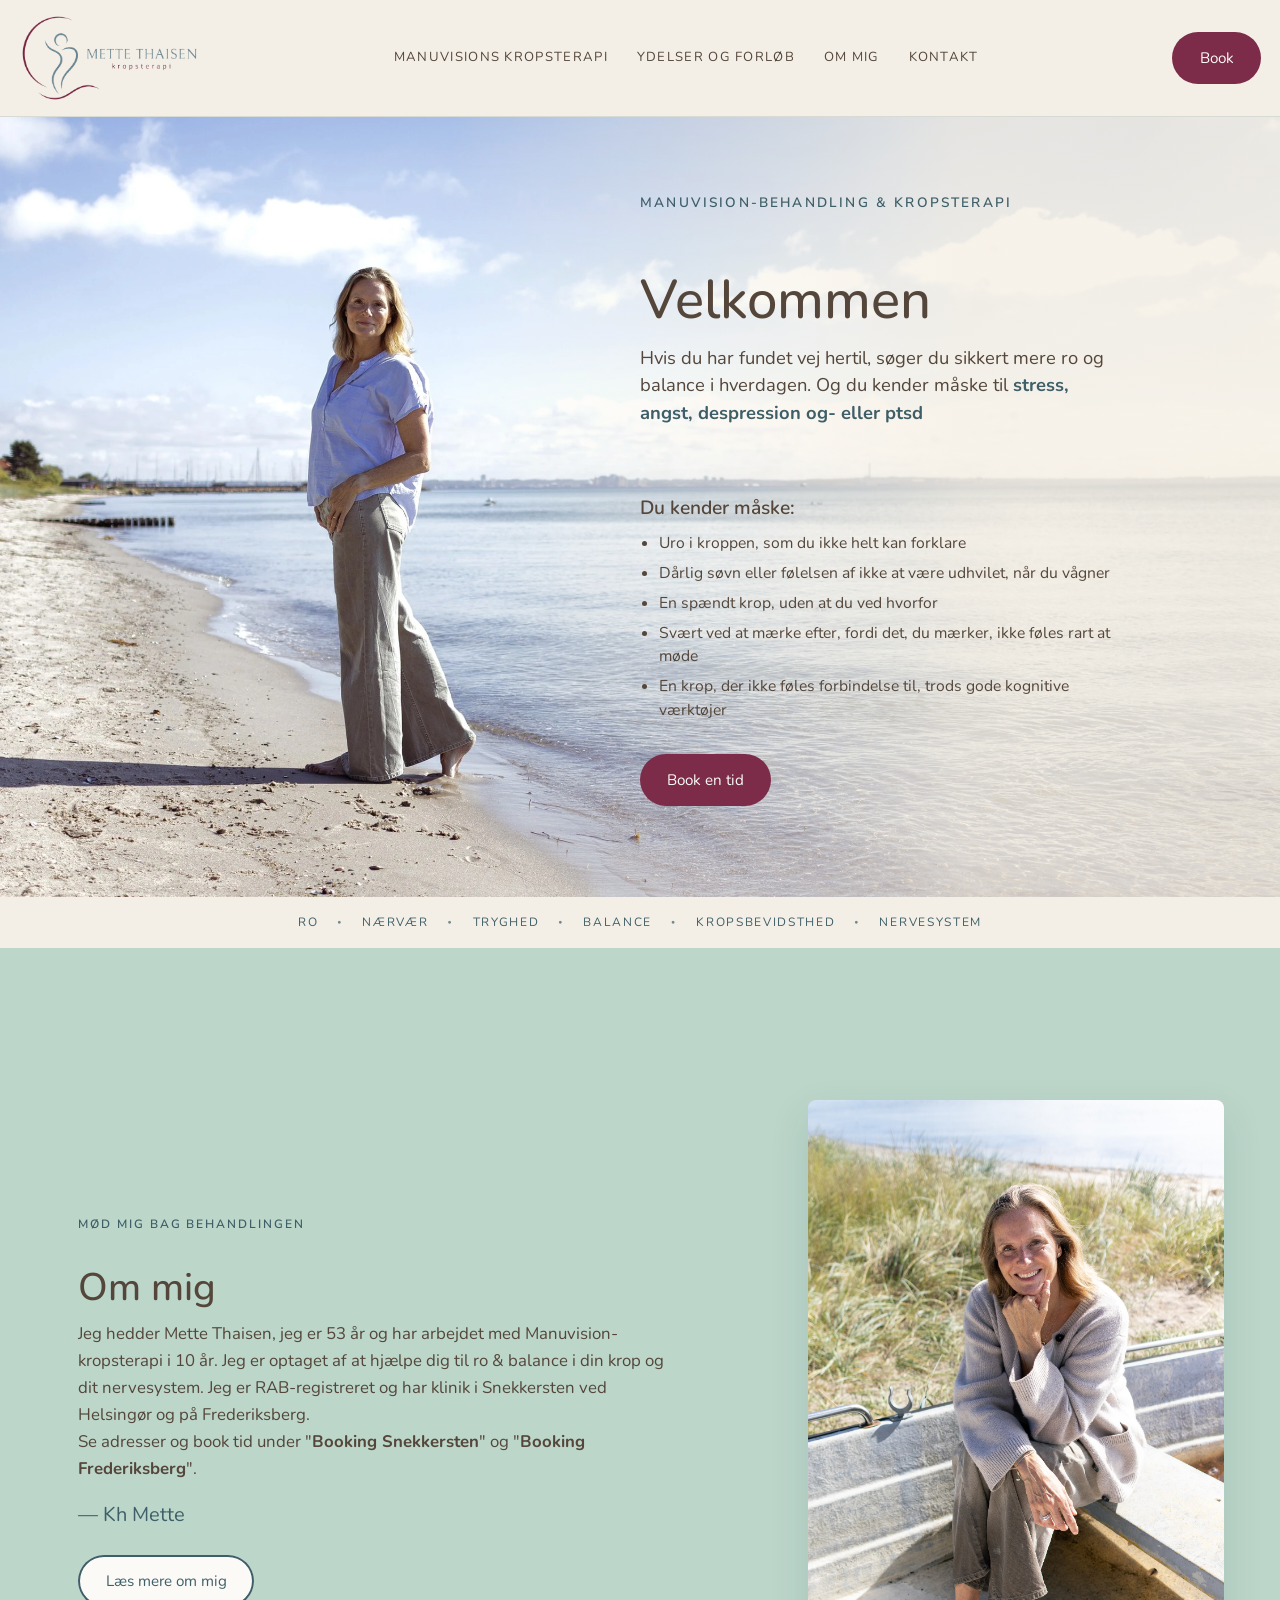
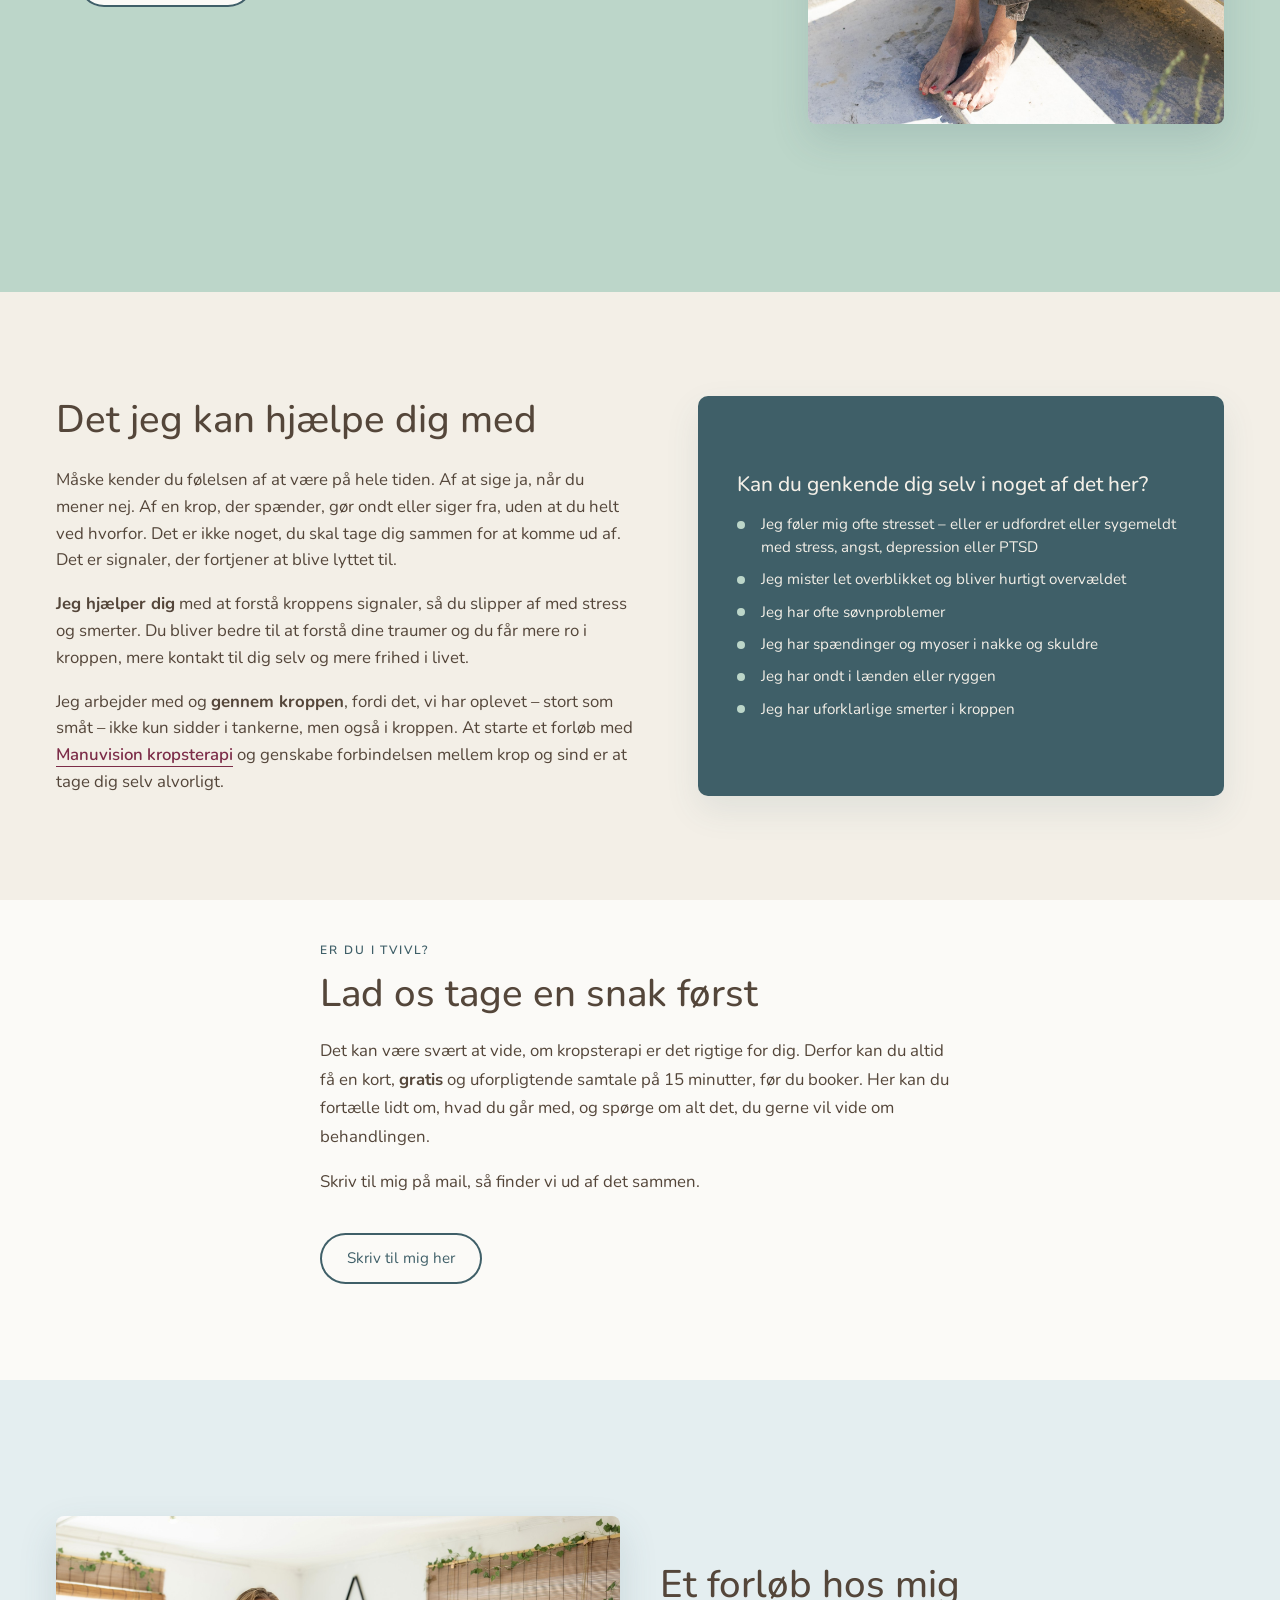
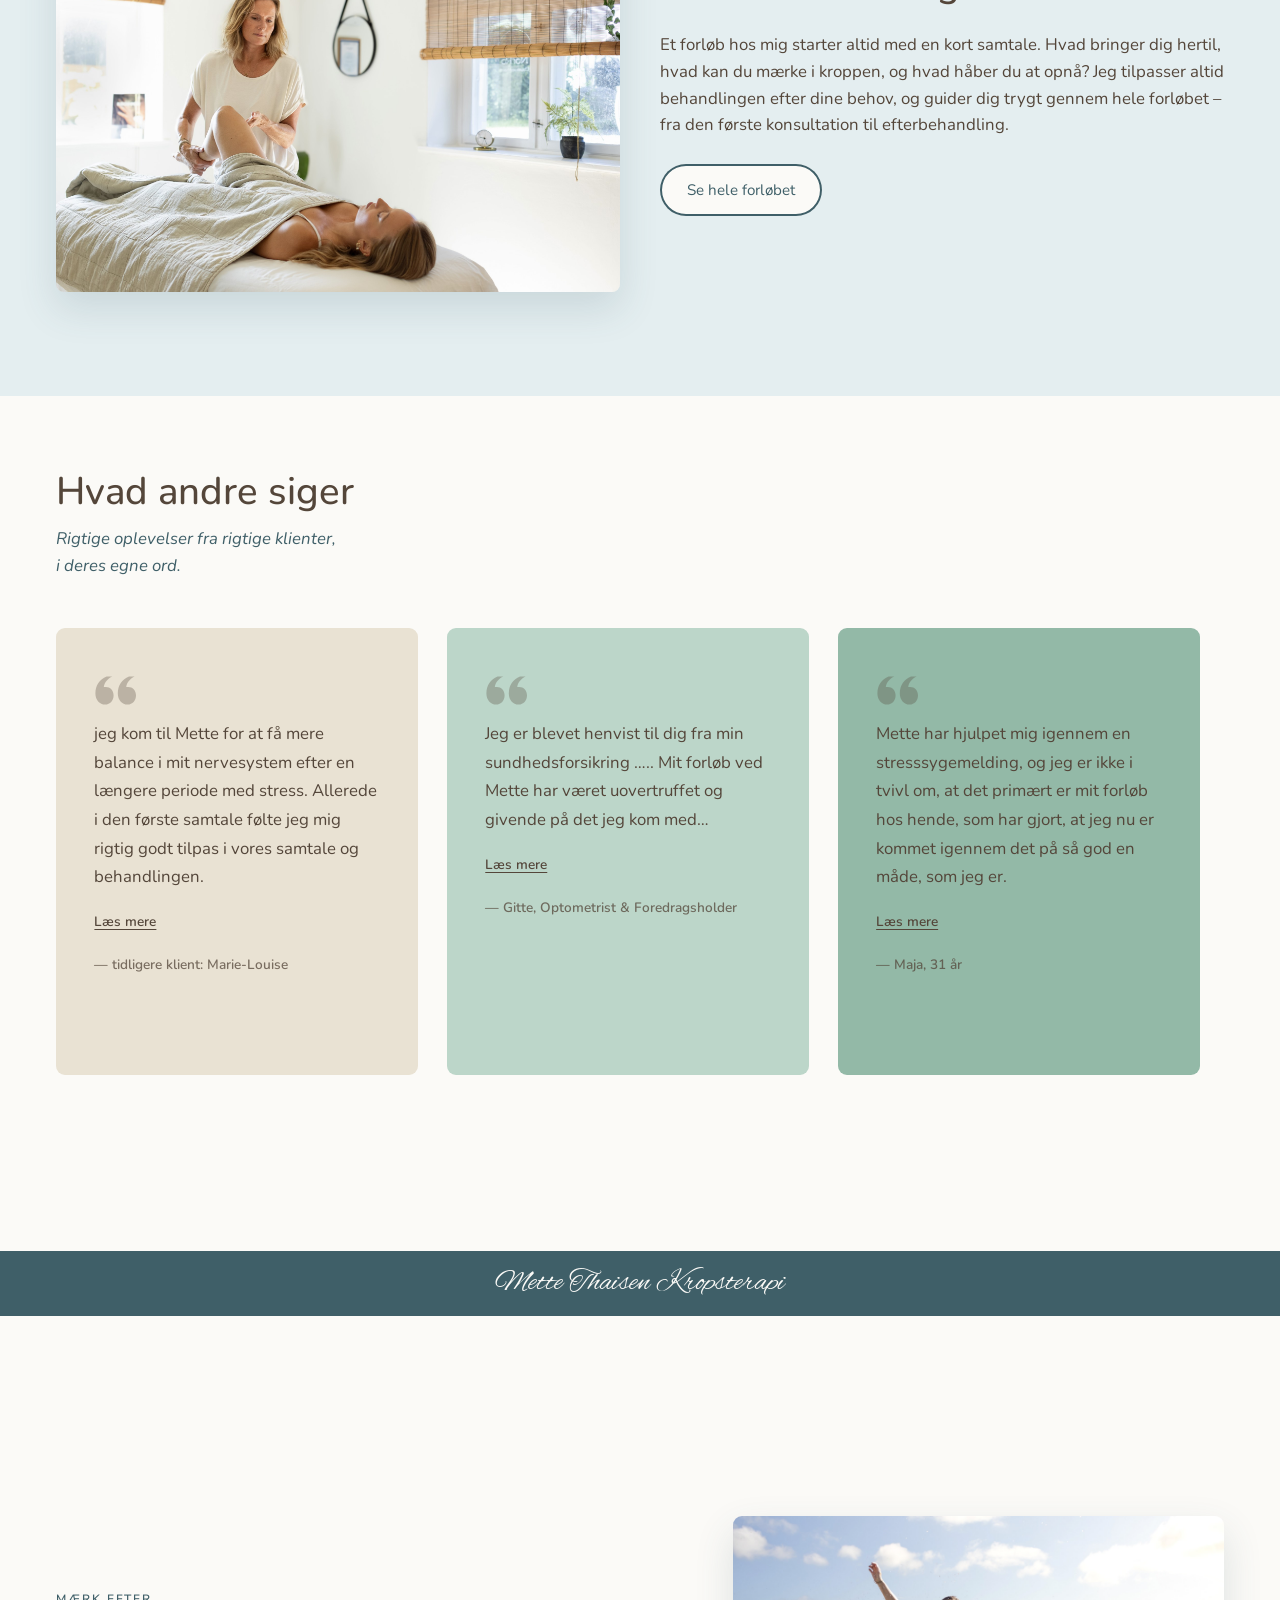
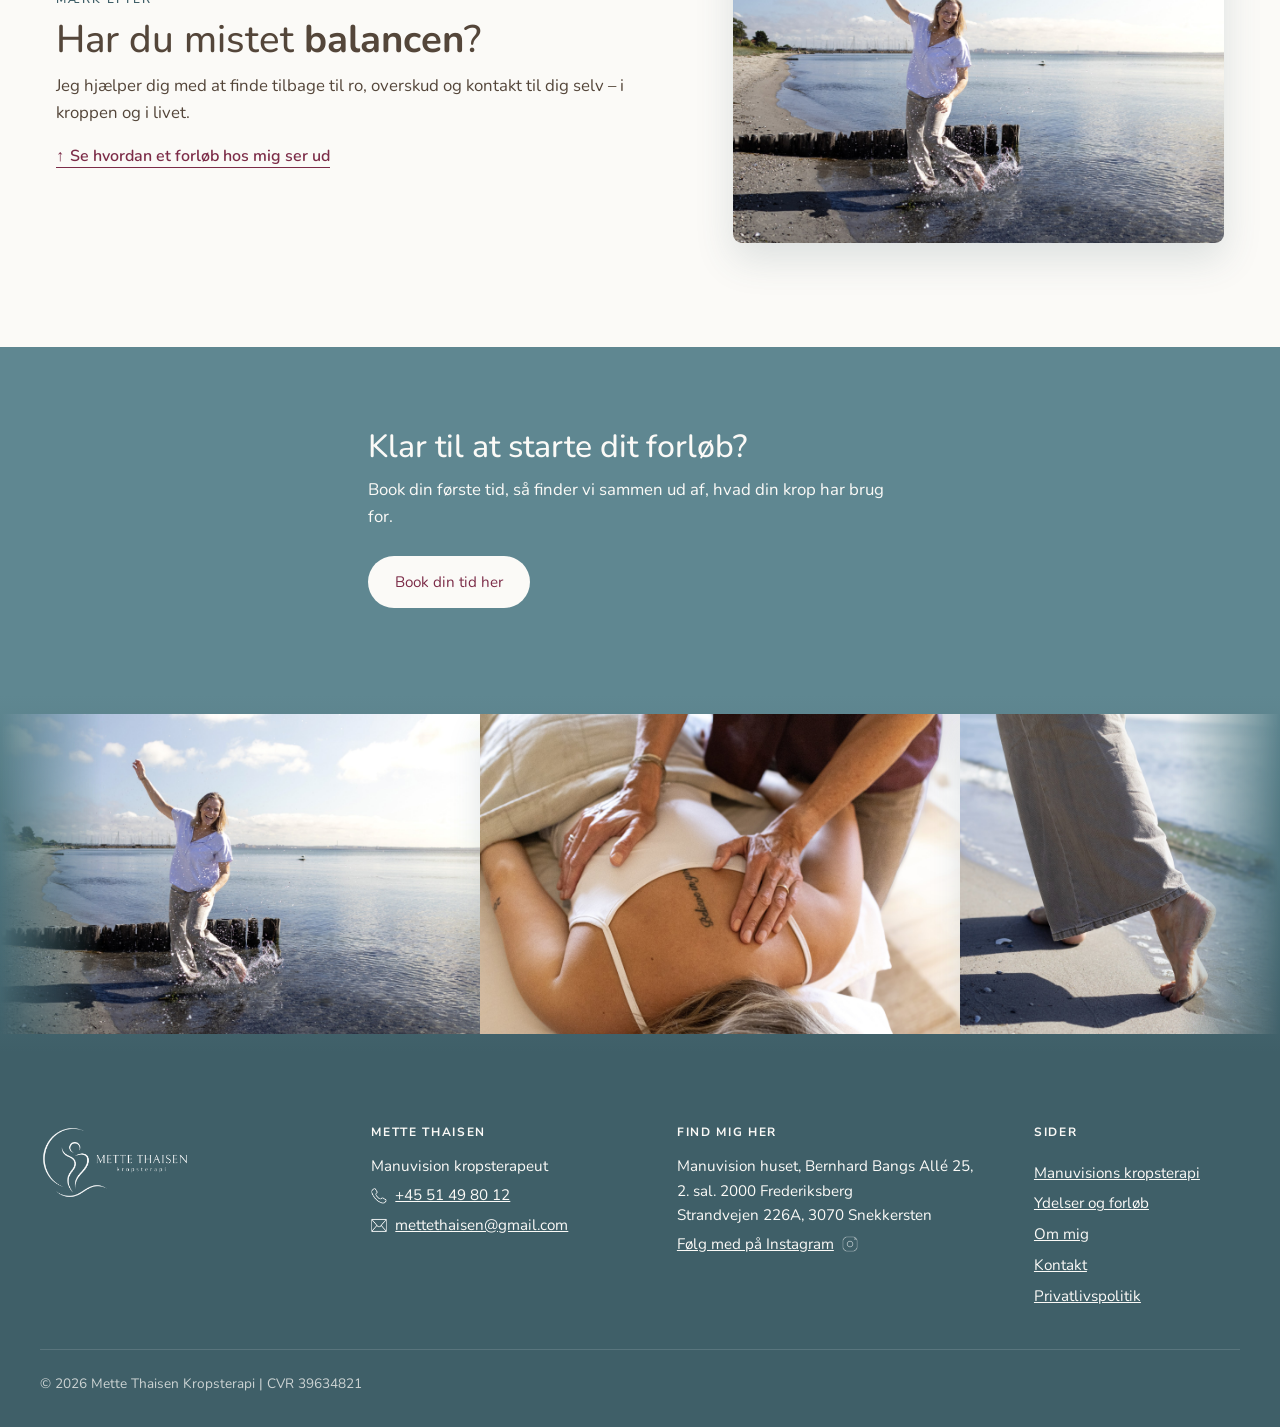
==== index.html @ 925d2226 "Correct capitalization in hero section and update heading for clarity" ====
<!DOCTYPE html>
<html lang="da">

<head>
    <meta charset="UTF-8">
    <meta name="viewport" content="width=device-width, initial-scale=1.0">
    <title>Mette Thaisen – Kropsterapeut</title>
    <meta name="description"
        content="Mette Thaisen tilbyder Manuvision-behandling og kropsterapi med fokus på krop og sind.">


    <link rel="icon" href="favicon.ico" sizes="any">
    <link rel="icon" type="image/png" href="images/favicon/favicon-32.png" sizes="32x32">
    <link rel="apple-touch-icon" href="images/favicon/apple-touch-icon.png">

    <!-- Google Fonts: preconnect gør indlæsningen af skrifttyperne hurtigere -->
    <link rel="preconnect" href="https://fonts.googleapis.com">
    <link rel="preconnect" href="https://fonts.gstatic.com" crossorigin>
    <link
        href="https://fonts.googleapis.com/css2?family=Nunito:wght@300..800&family=Nunito+Sans:ital,wght@0,300..800;1,300..800&family=Alex+Brush&display=swap"
        rel="stylesheet">

    <!-- base.css = fælles for alle sider. index.css = kun forsiden. -->
    <!-- Fortæller CSS, at JavaScript virker (bruges til de rolige animationer) -->
    <script>document.documentElement.classList.add("js");</script>
    <link rel="stylesheet" href="css/base.css">
    <link rel="stylesheet" href="css/index.css">
</head>

<body>

    <header>
        <nav>
            <a href="index.html" class="logo">
                <img src="images/logoer/logo-lockup-blaa.png" alt="Mette Thaisen - kropsterapi">
            </a>

            <!-- Vises kun på computer, se css/base.css -->
            <div class="skrivebord-links">
                <a href="manuvision.html">Manuvisions kropsterapi</a>
                <a href="forloeb.html">Ydelser og forløb</a>
                <a href="om-mig.html">Om mig</a>
                <a href="kontakt.html">Kontakt</a>
            </div>
            <a href="https://system.easypractice.net/book/mette-thaisen-kropsterapi#choose-where" target="_blank"
                rel="noopener" class="book-knap-desktop">Book</a>

            <!-- Vises kun på mobil/tablet: burgermenu, se css/base.css. Samme links som på computer. -->
            <details class="mobilmenu">
                <summary class="mobilmenu-knap">Menu</summary>
                <div class="menu-links">
                    <a href="manuvision.html">Manuvisions kropsterapi</a>
                    <a href="forloeb.html">Ydelser og forløb</a>
                    <a href="om-mig.html">Om mig</a>
                    <a href="kontakt.html">Kontakt</a>
                    <a href="https://system.easypractice.net/book/mette-thaisen-kropsterapi#choose-where"
                        target="_blank" rel="noopener" class="book-knap">Book</a>
                </div>
            </details>
        </nav>
    </header>

    <main>

        <!-- ====== HERO: stort strandbillede ====== -->
        <div class="hero">
            <figure>
                <!-- srcset = browseren vælger selv den mindste fil, der er skarp nok til skærmen -->
                <img src="images/billeder/mette-paa-stranden-2400.webp"
                    srcset="images/billeder/mette-paa-stranden-1200.webp 1200w, images/billeder/mette-paa-stranden-2400.webp 2400w"
                    sizes="100vw" width="2400" height="1600"
                    alt="Mette Thaisen på stranden, i ro med havet i baggrunden">
            </figure>
            <div class="hero-tekst">
                <p class="kicker">Manuvision-behandling & kropsterapi</p>
                <h1>Velkommen </h1>
                <!-- <p>
                    Jeg hedder Mette og er uddannet Manuvision krops- og traumeterapeut. Jeg har arbejdet med klienter
                    siden 2017, og hver
                    dag hjælper jeg mennesker, der er udfordret af stress, angst eller et nervesystem, der har været på
                    overarbejde for
                    længe.</p> -->

                <h2>Hvis du har fundet vej hertil, søger du sikkert mere ro og balance i hverdagen. Og du kender måske
                    til <span class="speciel-hero">stress,
                        angst, despression og-
                        eller ptsd</span>

                </h2>


                <h2 class="overskrift_ul">Du kender måske:</h2>
                <ul>

                    <li>
                        Uro i kroppen, som du ikke helt kan forklare
                    </li>
                    <li>Dårlig søvn eller følelsen af ikke at være udhvilet, når du vågner</li>
                    <li>En spændt krop, uden at du ved hvorfor</li>

                    <li>Svært ved at mærke efter, fordi det, du mærker, ikke føles rart at møde</li>
                    <li>En krop, der ikke føles forbindelse til, trods gode kognitive værktøjer</li>

                </ul>
                <div class="hero-knapper">
                    <a href="https://system.easypractice.net/book/mette-thaisen-kropsterapi#choose-where"
                        target="_blank" rel="noopener" class="knap">Book en tid</a>
                </div>
            </div>
        </div>


        <!-- ====== ORD-BÅND: små ord om det, siden handler om ====== -->
        <ul class="ord-baand" aria-label="Det handler om">
            <li>Ro</li>
            <li>Nærvær</li>
            <li>Tryghed</li>
            <li>Balance</li>
            <li>Kropsbevidsthed</li>
            <li>Nervesystem</li>
        </ul>

        <!-- ====== OM MIG – kort teaser ====== -->
        <section class="billede-kort om-mig-kort">
            <div class="kort-indhold"><img class="kort-billede" src="images/billeder/mette-ved-vandet.jpg"
                    alt="Mette Thaisen sidder afslappet ved vandet">
                <div class="kort-tekst">
                    <h2>Om mig</h2>
                    <p>Jeg hedder Mette Thaisen, jeg er 53 år og har arbejdet med Manuvision-kropsterapi i 10 år.
                        Jeg er optaget af at hjælpe dig til ro &amp; balance i din krop og dit nervesystem.
                        Jeg er RAB-registreret og har klinik i Snekkersten ved Helsingør og på Frederiksberg.

                        <br>
                        Se adresser og book tid under &quot;<b>Booking Snekkersten</b>&quot; og &quot;<b>Booking
                            Frederiksberg</b>&quot;.


                    </p>
                    <a href="om-mig.html" class="knap-lys">Læs mere om mig</a>
                </div>

            </div>
        </section>

        <!-- ====== DET KAN JEG HJÆLPE DIG MED ====== -->
        <section id="hjaelper-dig" class="hjaelper-dig">
            <h2>Det jeg kan hjælpe dig med</h2>
            <div class="hjaelper-dig-indhold">
                <div class="hjaelper-dig-tekst">
                    <p>Måske kender du følelsen af at være på hele tiden. Af at sige ja, når du mener nej. Af en krop,
                        der spænder, gør ondt
                        eller siger fra, uden at du helt ved hvorfor. Det er ikke noget, du skal tage dig sammen for at
                        komme ud af. Det er
                        signaler, der fortjener at blive lyttet til.


                    </p>

                    <p><b>Jeg hjælper dig</b> med at forstå kroppens signaler, så du slipper af med stress og smerter.
                        Du
                        bliver
                        bedre til at forstå dine
                        traumer og du får mere ro i kroppen, mere
                        kontakt til dig selv og mere
                        frihed i livet.</p>

                    <p>Jeg arbejder med og <b>gennem kroppen</b>, fordi det, vi har oplevet – stort som småt – ikke kun
                        sidder
                        i tankerne, men også i
                        kroppen.
                        At starte et forløb med <a href="https://manuvision.dk/hvad-er-manuvision-kropsterapi/"
                            class="tekst-link" target="_blank" rel="noopener">Manuvision kropsterapi</a> og genskabe
                        forbindelsen mellem krop og sind er at tage dig selv alvorligt.</p>
                </div>

                <!-- ====== TJEKLISTE ====== -->
                <div class="tjekliste">
                    <h3>Kan du genkende dig selv i noget af det her?</h3>
                    <ul>
                        <li>Jeg føler mig ofte stresset – eller er udfordret eller sygemeldt med stress, angst,
                            depression eller
                            PTSD</li>
                        <li>Jeg mister let overblikket og bliver hurtigt overvældet</li>
                        <li>Jeg har ofte søvnproblemer</li>
                        <li>Jeg har spændinger og myoser i nakke og skuldre</li>
                        <li>Jeg har ondt i lænden eller ryggen</li>
                        <li>Jeg har uforklarlige smerter i kroppen</li>
                    </ul>
                </div>
            </div>
        </section>
        <!-- ====== UFORPLIGTENDE SAMTALE ====== -->
        <section class="uforpligtende_samtale">
            <div class="samtale-indhold">
                <p class="kicker">Er du i tvivl?</p>
                <h2>Lad os tage en snak først</h2>
                <p>Det kan være svært at vide, om kropsterapi er det rigtige for dig. Derfor kan du altid få en
                    kort, <span class="ord-fremhaevet">gratis</span> og uforpligtende samtale på 15 minutter, før du
                    booker. Her kan du fortælle lidt om, hvad du
                    går med, og spørge om alt det, du gerne vil vide om behandlingen.</p>
                <p>Skriv til mig på mail, så finder vi ud af det sammen.</p>
                <a class="knap-lys" href="mailto:mettethaisen@gmail.com">Skriv til mig her</a>
            </div>
        </section> <!-- ====== ET FORLØB HOS MIG – teaser ====== -->
        <section id="et-forloeb-hos-mig" class="billede-kort forloeb-kort">
            <div class="kort-indhold">
                <img class="kort-billede" src="images/billeder/behandling-af-ben.jpg"
                    alt="Behandling af knæ og ben hos Mette Thaisen">
                <div class="kort-tekst">
                    <h2>Et forløb hos mig</h2>
                    <p>Et forløb hos mig starter altid med en kort samtale. Hvad bringer dig hertil, hvad kan du mærke i
                        kroppen,
                        og hvad håber du at opnå? Jeg tilpasser altid behandlingen efter dine behov, og guider dig trygt
                        gennem hele
                        forløbet – fra den første konsultation til efterbehandling.</p>
                    <a href="forloeb.html" class="knap-lys">Se hele forløbet</a>

                </div>
            </div>

        </section>



        <!-- ====== HVAD ANDRE SIGER – udtalelser ====== -->
        <section class="udtalelser">
            <h2>Hvad andre siger</h2>
            <p class="udtalelser-intro">Rigtige oplevelser fra rigtige klienter,<br> i deres egne ord.</p>
            <div class="udtalelse-liste">
                <blockquote>
                    <svg class="deko-citat" viewBox="0 0 60 44" width="34" height="26" fill="none">
                        <path
                            d="M18 0C8 4 2 13 2 24C2 33 8 40 16 40C23 40 28 34 28 27C28 20 23 15 17 15C16 15 15 15 14 15C15 8 20 3 26 0L18 0Z" />
                        <path
                            d="M50 0C40 4 34 13 34 24C34 33 40 40 48 40C55 40 60 34 60 27C60 20 55 15 49 15C48 15 47 15 46 15C47 8 52 3 58 0L50 0Z" />
                    </svg>
                    <p>jeg kom til Mette for at få mere balance i mit nervesystem efter en længere periode med stress.
                        Allerede i
                        den første samtale følte jeg mig rigtig godt tilpas i vores samtale og behandlingen.</p>
                    <details>
                        <summary>Læs mere</summary>
                        <p>Mette er en utrolig dygtig, empatisk og nærværende behandler. Mette har en unik måde at møde
                            dig på,
                            hvor du er, hvordan du har det i kroppen og netop hvad du har brug for af behandling. Efter
                            bare to
                            behandlinger kunne jeg mærke en stor forskel, en ro og balance i kroppen som påvirkede mit
                            sind og mine
                            følelser positivt. Arbejdet med Mette har givet mig en indsigt i hvordan krop og sind hænger
                            sammen, og
                            at vi ikke kun kan tale os til at komme i balance. Mange af svarene ligger i kroppen og her
                            kan jeg på
                            det varmeste anbefale Mette og Manuvision teknikken.</p>
                    </details>
                    <cite>— tidligere klient: Marie-Louise</cite>
                </blockquote>
                <blockquote>
                    <svg class="deko-citat" viewBox="0 0 60 44" width="34" height="26" fill="none"
                        xmlns="http://www.w3.org/2000/svg" aria-hidden="true">
                        <path
                            d="M18 0C8 4 2 13 2 24C2 33 8 40 16 40C23 40 28 34 28 27C28 20 23 15 17 15C16 15 15 15 14 15C15 8 20 3 26 0L18 0Z" />
                        <path
                            d="M50 0C40 4 34 13 34 24C34 33 40 40 48 40C55 40 60 34 60 27C60 20 55 15 49 15C48 15 47 15 46 15C47 8 52 3 58 0L50 0Z" />
                    </svg>
                    <p>Jeg er blevet henvist til dig fra min sundhedsforsikring ….. Mit forløb ved Mette har været
                        uovertruffet
                        og givende på det jeg kom med…</p>
                    <details>
                        <summary>Læs mere</summary>
                        <p>Mette ser det hele menneske og går ind i de ting der røre sig i det øjeblik, der opstår inden
                            og under
                            behandlingen. Mette er lyttende og givende og er helt tilstede under hele den tid du er i
                            hendes hænder.
                            Tak for at gå hos dig - De bedste anbefalinger og TAK</p>
                    </details>
                    <cite>— Gitte, Optometrist & Foredragsholder</cite>
                </blockquote>
                <blockquote>
                    <svg class="deko-citat" viewBox="0 0 60 44" width="34" height="26" fill="none"
                        xmlns="http://www.w3.org/2000/svg" aria-hidden="true">
                        <path
                            d="M18 0C8 4 2 13 2 24C2 33 8 40 16 40C23 40 28 34 28 27C28 20 23 15 17 15C16 15 15 15 14 15C15 8 20 3 26 0L18 0Z" />
                        <path
                            d="M50 0C40 4 34 13 34 24C34 33 40 40 48 40C55 40 60 34 60 27C60 20 55 15 49 15C48 15 47 15 46 15C47 8 52 3 58 0L50 0Z" />
                    </svg>
                    <p>Mette har hjulpet mig igennem en stresssygemelding, og jeg er ikke i tvivl om, at det primært er
                        mit
                        forløb hos hende, som har gjort, at jeg nu er kommet igennem det på så god en måde, som jeg er.
                    </p>
                    <details>
                        <summary>Læs mere</summary>
                        <p>Mettes rolige og nærværende facon gav mig mulighed for at åbne for de svære følelser, som
                            havde sat sig
                            i mig, og hun hjalp mig med at få dem sat fri, så jeg kunne komme videre. Jeg vil varmt
                            anbefale Mette
                            til andre.</p>
                    </details>
                    <cite>— Maja, 31 år</cite>
                </blockquote>
                <blockquote>
                    <svg class="deko-citat" viewBox="0 0 60 44" width="34" height="26" fill="none"
                        xmlns="http://www.w3.org/2000/svg" aria-hidden="true">
                        <path
                            d="M18 0C8 4 2 13 2 24C2 33 8 40 16 40C23 40 28 34 28 27C28 20 23 15 17 15C16 15 15 15 14 15C15 8 20 3 26 0L18 0Z" />
                        <path
                            d="M50 0C40 4 34 13 34 24C34 33 40 40 48 40C55 40 60 34 60 27C60 20 55 15 49 15C48 15 47 15 46 15C47 8 52 3 58 0L50 0Z" />
                    </svg>
                    <p>Mit forløb hos Mette har været på i alt 10 gange henover ca. 3 måneder i foråret ifm. en stress
                        sygemelding. Jeg har været ramt af stress før, men denne gang var jeg slået helt tilbage til
                        ‘start’.</p>
                    <details>
                        <summary>Læs mere</summary>
                        <p>Mette hjalp mig med at få ro på mit nervesystem, så jeg igen kunne trække vejret, mærke min
                            krop og
                            mine grænser og dermed også blive bedre til at sætte mine grænser. Jeg ved ikke om man kan
                            sige jeg har
                            ændret mig, men jeg føler jeg står et andet sted nu. Et mere ægte sted, hvor jeg bedre kan
                            tillade det
                            som jeg mærker.</p>
                    </details>
                    <cite>— tidligere klient: ma</cite>
                </blockquote>
                <blockquote>
                    <svg class="deko-citat" viewBox="0 0 60 44" width="34" height="26" fill="none"
                        xmlns="http://www.w3.org/2000/svg" aria-hidden="true">
                        <path
                            d="M18 0C8 4 2 13 2 24C2 33 8 40 16 40C23 40 28 34 28 27C28 20 23 15 17 15C16 15 15 15 14 15C15 8 20 3 26 0L18 0Z" />
                        <path
                            d="M50 0C40 4 34 13 34 24C34 33 40 40 48 40C55 40 60 34 60 27C60 20 55 15 49 15C48 15 47 15 46 15C47 8 52 3 58 0L50 0Z" />
                    </svg>
                    <p>Kom til Mette ifm. en stresssygemelding. Har oven i stressen længe haft spændinger og ondt i
                        nakke og
                        skuldre -og i løbet af de første 4 gange jeg var der, med en uges interval i starten, fik jeg
                        mere ro,
                        bedre søvn og langsomt fortog smerterne i nakke og skuldre sig også.</p>
                    <details>
                        <summary>Læs mere</summary>
                        <p>I dag kommer jeg forbi, når jeg synes jeg trænger til at mærke min krop igen og komme lidt
                            mere
                            tilstede. Eller når det hele er blevet lidt (for) spændt igen. Jeg har det meget bedre og
                            har fået
                            bedre balance i mit arbejds- og privatliv efter jeg har gået til kropsterapi hos Mette.</p>
                    </details>
                    <cite>— tidligere klient: Søren</cite>
                </blockquote>
                <blockquote>
                    <svg class="deko-citat" viewBox="0 0 60 44" width="34" height="26" fill="none"
                        xmlns="http://www.w3.org/2000/svg" aria-hidden="true">
                        <path
                            d="M18 0C8 4 2 13 2 24C2 33 8 40 16 40C23 40 28 34 28 27C28 20 23 15 17 15C16 15 15 15 14 15C15 8 20 3 26 0L18 0Z" />
                        <path
                            d="M50 0C40 4 34 13 34 24C34 33 40 40 48 40C55 40 60 34 60 27C60 20 55 15 49 15C48 15 47 15 46 15C47 8 52 3 58 0L50 0Z" />
                    </svg>
                    Jeg har gået hos Mette i over et år, og hver gang går jeg derfra lettere og mere afklaret. Hendes
                    tilgang er
                    faglig, varm og meget nærværende.
                    <cite>— tidligere klient</cite>
                </blockquote>
            </div>
        </section>

        <!-- ====== BÅND MED OPFORDRING (hele båndet er et link) ====== -->
        <a class="bjaelke" href="https://system.easypractice.net/book/mette-thaisen-kropsterapi#choose-where"
            target="_blank" rel="noopener">
            <h2>Mette Thaisen Kropsterapi</h2>

        </a>


        <!-- ====== BALANCE – lille "hint"-sektion, kort og billede ====== -->
        <section class="balance-teaser">

            <div class="balance-teaser-tekst">
                <p class="kicker">Mærk efter</p>
                <h2>Har du mistet <span class="ord-fremhaevet">balancen</span>?</h2>
                <p>Jeg hjælper dig med at finde tilbage til ro, overskud og kontakt til dig selv – i kroppen og i livet.
                </p>
                <a href="#et-forloeb-hos-mig" class="tekst-link tekst-link-op">Se hvordan et forløb hos mig ser ud</a>
            </div><img src="images/billeder/mette-glad-i-vandkanten.jpg"
                alt="Mette Thaisen glad og i bevægelse ved vandkanten">
        </section>



        <!-- ====== BOOK-BÅND: ligger lige over galleriet ====== -->
        <div class="book-band">
            <h2>Klar til at starte dit forløb?</h2>
            <p>Book din første tid, så finder vi sammen ud af, hvad din krop har brug for.</p>
            <a href="https://system.easypractice.net/book/mette-thaisen-kropsterapi#choose-where" target="_blank"
                rel="noopener" class="knap">Book din tid her</a>
        </div>

        <!-- ====== GALLERI ====== -->
        <section class="galleri">

            <div class="galleri-billeder">
                <div class="karrusel-spor">
                    <!-- SÆT 1: alle liggende billeder, blandet så beach- og klinikbilleder skiftevis. -->
                    <img src="images/billeder/mette-glad-i-vandkanten.jpg" alt="Mette Thaisen på stranden">
                    <img src="images/billeder/mette-giver-behandling.jpg" alt="Behandling hos Mette Thaisen">
                    <img src="images/billeder/fodder-i-vandkanten.jpg" alt="Fødder i vandkanten på stranden">
                    <img src="images/billeder/behandling-af-ben.jpg" alt="Behandling af knæ og ben">
                    <img src="images/billeder/mette-ved-traet.jpg" alt="Mette Thaisen ved et træ">
                    <img src="images/billeder/mette-behandling-ryg.jpg" alt="Behandling hos Mette Thaisen">
                    <img src="images/billeder/mette-gaar-paa-stranden.jpg" alt="Mette Thaisen går langs stranden">
                    <img src="images/billeder/mette-behandling-skulder.jpg" alt="Mette Thaisen behandler en skulder">
                    <img src="images/billeder/mette-arme-ud-stranden.jpg" alt="Mette Thaisen med armene ud på stranden">
                    <img src="images/billeder/mette-behandling-haandled.jpg" alt="Mette Thaisen behandler et håndled">
                    <img src="images/billeder/mette-paa-stranden-1200.webp" alt="Mette Thaisen på stranden">
                    <img src="images/billeder/mette-behandling-hoved.jpg" alt="Mette Thaisen behandler hovedet">
                    <img src="images/billeder/mette-ved-stranden.jpg" alt="Mette Thaisen ved vandet">
                    <img src="images/billeder/mette-behandling-fod.jpg" alt="Mette Thaisen behandler en fod">

                    <!-- SÆT 2: NØJAGTIG samme billeder gentaget i samme rækkefølge (skjult for skærmlæsere).
               Skal altid være en kopi af sæt 1, ellers hopper løkken. -->
                    <img src="images/billeder/mette-glad-i-vandkanten.jpg" alt="" aria-hidden="true">
                    <img src="images/billeder/mette-giver-behandling.jpg" alt="" aria-hidden="true">
                    <img src="images/billeder/fodder-i-vandkanten.jpg" alt="" aria-hidden="true">
                    <img src="images/billeder/behandling-af-ben.jpg" alt="" aria-hidden="true">
                    <img src="images/billeder/mette-ved-traet.jpg" alt="" aria-hidden="true">
                    <img src="images/billeder/mette-behandling-ryg.jpg" alt="" aria-hidden="true">
                    <img src="images/billeder/mette-gaar-paa-stranden.jpg" alt="" aria-hidden="true">
                    <img src="images/billeder/mette-behandling-skulder.jpg" alt="" aria-hidden="true">
                    <img src="images/billeder/mette-arme-ud-stranden.jpg" alt="" aria-hidden="true">
                    <img src="images/billeder/mette-behandling-haandled.jpg" alt="" aria-hidden="true">
                    <img src="images/billeder/mette-paa-stranden-1200.webp" alt="" aria-hidden="true">
                    <img src="images/billeder/mette-behandling-hoved.jpg" alt="" aria-hidden="true">
                    <img src="images/billeder/mette-ved-stranden.jpg" alt="" aria-hidden="true">
                    <img src="images/billeder/mette-behandling-fod.jpg" alt="" aria-hidden="true">
                </div>
            </div>

        </section>
    </main>


    <footer>

        <div class="footer-top">
            <div class="footer-logo">
                <img src="images/logoer/logo-lockup-hvid.png" alt="Mette Thaisen - kropsterapi">
            </div>

            <div class="footer-kontakt">
                <h2>Mette Thaisen</h2>
                <p>Manuvision kropsterapeut</p>
                <p><a href="tel:+4551498012"><img src="images/ikoner/telefon-hvid.png" alt="">+45 51 49 80 12</a></p>
                <p class="footer-mail"><a href="mailto:mettethaisen@gmail.com"><img src="images/ikoner/mail-hvid.png"
                            alt="">mettethaisen@gmail.com</a></p>
            </div>

            <div class="footer-adresse">
                <h2>Find mig her</h2>
                <p>Manuvision huset, Bernhard Bangs Allé 25, 2. sal. 2000 Frederiksberg
                    <br>Strandvejen 226A, 3070 Snekkersten
                </p>
                <p><a href="https://www.instagram.com/mettethaisenkropsterapi/" target="_blank" rel="noopener">Følg med
                        på Instagram <img src="images/ikoner/instagram-hvid.png" alt="mette insta"></a>
                </p>
            </div>

            <div class="footer-sider">
                <h2>Sider</h2>
                <a href="manuvision.html">Manuvisions kropsterapi</a>
                <a href="forloeb.html">Ydelser og forløb</a>
                <a href="om-mig.html">Om mig</a>
                <a href="kontakt.html">Kontakt</a>
                <a href="privatlivspolitik.html">Privatlivspolitik</a>
            </div>
        </div>

        <p class="footer-cvr">© 2026 Mette Thaisen Kropsterapi | CVR 39634821</p>
    </footer>

    <script src="script.js"></script>
</body>

</html>
---- css/base.css ----
/* ============================================================
   1. GRUNDLAG
   ============================================================ */

/* Farverne ligger ét sted. Bruges som var(--navn) resten af siden.
   Vil du ændre en farve på hele sitet, skal du kun rette her. */
:root {
  --lyscreme: #f4f1ea;
  --creme: #f3efe7; /* sidens baggrund */
  --sand: #e9e2d3; /* lidt mørkere beige til bokse */
  --lyseblaa: #e4eef0; /* meget lys blå til bånd */
  --salvie-lys: #bcd6c9;
  --salvie: #93b9a7;
  --petroleum: #5f8791;
  --petroleum-moerk: #3f5f68; /* footer og mørke bånd */
  --bordeaux: #7c2c48; /* knapper og accent */
  --bordeaux-moerk: #5c1f36; /* hover på bordeaux */
  --tekst: #54463a; /* varm brun tekst (blødere end sort, men stadig tydelig) */
  --hvid: #fbfaf7; /* en blød, varm "hvid" – ikke skarp hvid */
  /* SKRIFTSTØRRELSER – ét sted for hele sitet, ud fra hierarki.
     Alle overskrifter og tekster bruger disse, så de har samme
     størrelse på alle sider. Tallene bliver større fra 700px (se nedenfor). */
  --fs-h1: 1.9rem;
  --fs-h2: 1.5rem;
  --fs-h3: 1.2rem;
  --fs-card: 1.1rem; /* overskrifter inde i kort */
  --fs-p: 1rem; /* almindelig brødtekst */
  --fs-small: 0.95rem; /* tekst i kort, lister, links */
  --fs-note: 0.85rem; /* noter og små knapper */
  --fs-label: 0.75rem; /* små labels med store bogstaver */
  --fs-pris: 1.8rem; /* priser */
  /* SKRIFTTYPER – ét sted for hele sitet.
     Nunito (en blød, afrundet og rolig skrift) bruges ALLE steder –
     overskrifter, brødtekst, menu og knapper – bare i forskellige
     vægte (300-800). Kun de små underoverskrifter (labels med store
     bogstaver) er sat i Nunito Sans, og signatur-båndet i skriveskrift. */
  --font-tekst: "Nunito", "Nunito Sans", "Segoe UI", Arial, sans-serif;
  --font-overskrift: var(--font-tekst);
  --font-label: "Nunito Sans", "Segoe UI", Arial, sans-serif;
  --font-skrift: "Alex Brush", cursive; /* kun signatur-båndet på forsiden */
  --sidepadding: max(1.8rem, calc((100% - 73rem) / 2)); /* indhold i midterspalte, bånd i fuld bredde */
}

/* Fra 700px (tablet og computer) er teksten lidt større */
@media (min-width: 700px) {
  :root {
    --fs-h1: 2.6rem;
    --fs-h2: 2rem;
    --fs-h3: 1.5rem;
    --fs-p: 1.05rem;
  }
}

/* box-sizing: border-box betyder, at padding og kant regnes MED i
   bredden. Ellers ville en boks på width: 100% + padding stikke ud
   over siden. Reglen er sat på alle de HTML-tags, vi bruger. */
html,
body,
header,
nav,
main,
section,
footer,
figure,
div,
span,
a,
p,
h1,
h2,
h3,
ul,
ol,
li,
dl,
dt,
dd,
img,
svg,
details,
summary,
blockquote,
cite,
address {
  box-sizing: border-box;
}

html {
  scroll-padding-top: 5rem; /* anker-spring gemmer sig ikke under headeren */
  scroll-behavior: smooth; /* bløde spring til #anker-links */
  overflow-x: hidden; /* værn mod vandret scrollbar fra billeder, der går ud til kanten */
}

body {
  margin: 0;
  color: var(--tekst);
  font-family: var(--font-tekst);
  line-height: 1.6;
  background-color: var(--hvid);
}

/* Overskrifter */
h1,
h2,
h3 {
  font-family: var(--font-overskrift);
  font-weight: 500;
  font-style: normal;
  line-height: 1.25;
  margin: 0 0 0.6em 0;
  max-width: 60ch; /* ch = bredden af ét "0" – holder linjerne læsevenlige */
}

h1 {
  font-size: var(--fs-h1);
  margin-top: 2rem;
}

h2 {
  font-size: var(--fs-h2);
}

h3 {
  font-size: var(--fs-h3);
}

@media (min-width: 1000px) {
  main section h2 {
    font-size: clamp(2.1rem, 3vw, 2.7rem);
  }
}

/* De små underoverskrifter (labels over overskrifterne) er i Nunito Sans */
.kicker,
.udmaerkelser-kicker {
  font-family: var(--font-label);
}

/* Ét fremhævet ord i en overskrift: fed, i samme brune farve som teksten */
.ord-fremhaevet {
  font-weight: 700;
}

/* Brødtekst */
p {
  max-width: 60ch;
  margin: 0 0 1em 0;
  font-style: normal;
  font-size: var(--fs-p);
}

/* Billeder må aldrig blive bredere end deres boks.
   display: block fjerner den lille luft under billeder. */
img {
  max-width: 100%;
  display: block;
}

a {
  color: var(--bordeaux);
}

ul,
ol {
  padding-left: 1.2em;
}

/* SEKTIONER
   Hver sektion er et BÅND i fuld bredde:
   - baggrunden går helt ud til skærmens kanter
   - indholdet står i midterspalten (--sidepadding = mindst 1.8rem
     sideluft, aldrig bredere end 73rem)
   - båndene sidder helt op ad hinanden (ingen hvide huller), og
     farverne skifter: hvid, creme, lyseblå, lys salvie ...
   Undtagelser med egne regler: header, hero, det farvede bånd
   (.bjaelke) og footer. */
main section,
main .sidebanner {
  max-width: none;
  margin-block: 0;
  padding-block: 4.5rem;
  padding-inline: var(--sidepadding);
}

/* --- Tablet: fra 700px og op --- */
@media (min-width: 700px) {
  main section,
  main .sidebanner {
    padding-block: 6.5rem;
  }
}

/* --- Computer: fra 1000px og op --- */

/* ============================================================
   2. HEADER OG NAVIGATION

   Header'en har to udgaver, som begge ligger i HTML'en:
   - MOBIL:   logo + burgermenu (.mobilmenu)
   - COMPUTER: logo + links (.skrivebord-links) + Book-knap
   CSS'en viser den ene og skjuler den anden.
   ============================================================ */

header {
  position: sticky; /* bliver stående øverst, når man scroller */
  top: 0;
  background-color: var(--creme);
  padding: 0.8rem 1.2rem;
  z-index: 10; /* ligger ovenpå indholdet under headeren */
  border-bottom: 1px solid rgba(63, 95, 104, 0.15); /* tynd streg i stedet for skygge */
}

/* flex = elementerne ligger på række. space-between skubber logoet
   til venstre og resten til højre. */
header nav {
  display: flex;
  align-items: center;
  justify-content: space-between;
}

.logo {
  display: flex;
  align-items: center;
}

/* Logoet er ét billede – vi sætter kun højden, bredden følger med */
.logo img {
  height: 90px;
}

/* <details> i menuen nulstilles, så de ikke får den sandfarvede
   "Læs mere"-boks fra afsnit 6. */
header nav details {
  margin: 0;
}

/* --- Burgerknappen (mobil) ---
   Vi skjuler teksten "Menu" (font-size: 0) og viser i stedet et
   ikon med ::before. Når menuen er åben (attributten [open] sættes
   automatisk af browseren), skifter ikonet fra ☰ til ✕. */
.mobilmenu-knap {
  list-style: none; /* fjerner standard-trekanten */
  cursor: pointer;
  font-size: 0;
  line-height: 1;
  padding: 0.2rem 0.4rem;
}

.mobilmenu-knap::-webkit-details-marker {
  display: none; /* fjerner trekanten i Safari/Chrome */
}

.mobilmenu-knap::before {
  content: "☰";
  font-size: 2.3rem;
}

.mobilmenu[open] .mobilmenu-knap::before {
  content: "✕";
}

/* Selve menuboksen: placeres med position: absolute lige under
   headeren (top: 100%) og helt ud til højre. */
.mobilmenu .menu-links {
  position: absolute;
  right: 0;
  top: 100%;
  margin-top: 0.6rem;
  z-index: 20; /* ovenpå hero-billedet lige under */
  background-color: var(--creme);
  border-radius: 10px;
  box-shadow: 0 6px 20px rgba(0, 0, 0, 0.12);
  padding: 1rem 1.4rem;
  display: flex;
  flex-direction: column; /* links nedad i stedet for på række */
  gap: 0.9rem;
  min-width: 200px;
}

.menu-links a {
  text-decoration: none;
  color: var(--tekst);
}

.menu-links a:hover {
  color: var(--bordeaux);
}

/* Book-knappen i mobilmenuen */
.menu-links .book-knap {
  background-color: var(--bordeaux);
  color: var(--hvid);
  padding: 0.85rem 1.7rem; /* samme størrelse som .knap */
  font-size: 0.95rem;
  border-radius: 30px;
  text-align: center;
}

/* "Praktisk information" i mobilmenuen (kun mobil – på computer er
   punkterne helt almindelige links) */

/* Undermenuen rykkes lidt ind og får en streg i venstre side */

/* --- Computer-navigationen ---
   Vises først fra 700px (se media query nedenfor). */
.skrivebord-links {
  display: none;
}

/* Book-knappen på computer. Den ligger UDENFOR .skrivebord-links,
   som sidste element i header nav.
   TRICK: .skrivebord-links får flex: 1, dvs. den fylder al den
   plads, der er tilbage. Derved bliver Book-knappen skubbet helt ud
   til højre, mens de andre links står centreret i midten. */
.book-knap-desktop {
  display: none;
  text-decoration: none;
  font-size: 0.95rem;
  padding: 0.85rem 1.7rem; /* samme størrelse som .knap */
  border-radius: 30px;
  text-align: center;
  background-color: var(--bordeaux);
  border-color: var(--bordeaux);
  color: var(--hvid);
  white-space: nowrap; /* teksten må ikke ombrydes */
}

.book-knap-desktop:hover {
  background-color: var(--bordeaux-moerk);
  border-color: var(--bordeaux-moerk);
  color: var(--hvid);
}

/* --- Tablet: burgermenuen forsvinder, almindelige links vises --- */
@media (min-width: 700px) {
  .mobilmenu {
    display: none;
  }

  .skrivebord-links {
    display: flex;
    flex: 1;
    align-items: center;
    flex-wrap: wrap; /* links må skifte linje, hvis der ikke er plads */
    justify-content: center;
    row-gap: 0.6rem;
    column-gap: 1.1rem;
  }

  .skrivebord-links a {
    text-decoration: none;
    color: var(--tekst);
    font-size: 0.78rem;
    text-transform: uppercase; /* små store bogstaver med luft imellem */
    letter-spacing: 0.1em;
    white-space: nowrap;
  }

  .skrivebord-links a:hover {
    color: var(--bordeaux);
  }

  .book-knap-desktop {
    display: inline-block;
  }

  header nav {
    gap: 1.2rem;
  }
}

@media (min-width: 1000px) {
  header nav {
    gap: 2rem;
  }

  .skrivebord-links {
    flex-wrap: nowrap;
    column-gap: 1.8rem;
  }

  .skrivebord-links a {
    font-size: 0.82rem;
  }
}

/* Linket til den side, man er på. script.js sætter attributten
   aria-current="page" på det rigtige link. Den står EFTER hover-
   reglerne, så den aktuelle side bliver ved med at være mørk. */
.skrivebord-links a[aria-current="page"],
.menu-links a[aria-current="page"] {
  text-decoration: underline;
  text-underline-offset: 4px;
  font-weight: 700;
  color: var(--tekst);
}

/* ============================================================
   3. KNAPPER
   .knap      = fyldt bordeaux (primær knap)
   .knap-lys  = hvid med blå kant (sekundær knap)
   De to har PRÆCIS samme størrelse, form og skrift – kun farven
   er forskellig. Alle knapper på sitet bruger en af de to
   (også knapperne i menuen og i headeren).
   ============================================================ */

.knap {
  display: inline-block;
  background-color: var(--bordeaux);
  color: var(--hvid);
  text-decoration: none;
  padding: 0.85rem 1.7rem;
  border-radius: 30px; /* så høj værdi = helt runde ender */
  font-size: 0.95rem;
  text-align: center;
  margin-top: 0.5rem;
}

.knap:hover {
  background-color: var(--bordeaux-moerk);
}

.knap-lys {
  display: inline-block;
  background-color: var(--hvid);
  color: var(--petroleum-moerk);
  text-decoration: none;
  padding: 0.85rem 1.7rem;
  border-radius: 30px;
  font-size: 0.95rem;
  text-align: center;
  margin-top: 0.5rem;
  /* Kanten laves med en indvendig skygge i stedet for border, så den
     lyse knap bliver præcis lige så stor som den fyldte. */
  box-shadow: inset 0 0 0 2px var(--petroleum-moerk);
}

.knap-lys:hover {
  background-color: var(--petroleum-moerk);
  color: var(--hvid);
}

/* Tekst-link: understreget link i stedet for knap-look.
   Bruges på forsiden, om-mig og manuvision. Understregningen er en
   border-bottom (ikke text-decoration), så vi selv styrer stregen. */
.tekst-link {
  font-weight: 600;
  border-bottom: 1.5px solid var(--bordeaux);
  text-decoration: none;
}

.tekst-link:hover {
  color: var(--bordeaux-moerk);
  border-bottom-color: var(--bordeaux-moerk);
}

/* ============================================================
   4. HERO OG SIDEBANNER
   Hero      = forsidens store billede med tekst.
   Sidebanner = det enkle topbillede på de andre sider.
   ============================================================ */

/* Hero går helt ud til skærmens kanter.
   TRICK: 50% er halvdelen af forældrens bredde, 50vw er halvdelen af
   skærmens bredde. calc(50% - 50vw) giver derfor et negativt tal,
   der trækker hero'en ud til kanten. (vw = procent af skærmbredden) */
main .hero {
  margin-left: calc(50% - 50vw);
  margin-right: calc(50% - 50vw);
  margin-bottom: 3.5rem;
}

/* Mobil: teksten har luft i siderne, men billedet trækkes ud til
   kanten med negativ margin (-1.5rem) */
.hero {
  padding: 0 1.5rem;
}

.hero h1 {
  font-size: 2.2rem;
  line-height: 1.1;
  margin: 0 0 0.6rem; /* teksten under hører til overskriften, så den står tæt på */
}

.hero h2 {
  font-weight: 400;
  line-height: 1.5;
}

.speciel-hero {
  color: var(--petroleum);
  color: var(--petroleum-moerk);
  font-weight: 600;
  margin-bottom: 0.4rem;
  font-size: 1rem;
  font-weight: bold;
}

.hero figure {
  margin: 0 -1.5rem;
  height: 56vw; /* vw = procent af skærmbredden, så højden følger bredden */
  overflow: hidden; /* alt der stikker ud af boksen, skjules */
  position: relative;
}

/* Billedet er lavet i de rigtige proportioner (1.6:1), så Mette ser
   naturlig ud. object-fit: cover fylder boksen og beskærer kun i top
   og bund. Ingen strækning eller forskydning, så billedet bliver skarpt. */
.hero figure img {
  position: absolute;
  inset: 0; /* inset: 0 = top, højre, bund og venstre er alle 0 */
  width: 100%;
  height: 100%;
  object-fit: cover;
  object-position: center;
}

/* På computer ligger teksten oven på billedet i højre side.
   Et blødt, lyst slør over højre side sørger for, at teksten altid
   kan læses. (På tablet er der ikke plads, så dér står teksten under.) */
@media (min-width: 1000px) {
  .hero figure::after {
    content: "";
    position: absolute;
    inset: 0;
    pointer-events: none;
  }

  .speciel-hero {
    font-weight: 600;
    font-weight: bold;
  }
}

.hero-tekst .kicker {
  text-transform: uppercase;
  letter-spacing: 0.16em;
  color: var(--petroleum-moerk);
  font-weight: 600;
  margin: 2rem 0 1.4rem; /* luft til billedet over og til overskriften under */
  font-size: 0.72rem;
}

.hero h2 {
  font-size: 1rem;
  margin-bottom: 2rem;
}

/* .hero foran, så den vinder over .hero h2 ovenfor */
.hero .overskrift_ul {
  font-size: 1.2rem; /* en anelse større end punkterne i listen */
  font-weight: 600;
  margin-bottom: 0.6rem;
}

.hero p {
  font-size: var(--fs-h2);
  margin-bottom: 2px;
}

.hero ul {
  margin: 0 0 1.8rem;
}

.hero li {
  line-height: 1.5;
  margin-bottom: 0.4rem;
}

.hero li p {
  font-size: 1rem;
}

/* Række af knapper */
.hero-knapper {
  display: flex;
  flex-wrap: wrap;
  gap: 0.8rem;
  margin-bottom: 1rem;
}

/* Knappen flugter med teksten i stedet for at stå i midten */
.hero .hero-knapper .knap {
  margin: 0;
}

/* Sidebanner: kun et billede øverst, ingen tekst ovenpå */

/* --- Tablet: billedet øverst og teksten under, som på mobil,
   men med mere luft og en centreret tekstspalte --- */
@media (min-width: 700px) {
  .hero {
    padding: 0 3rem;
    margin-bottom: 4.5rem;
  }

  .hero figure {
    margin: 0 -3rem;
    height: 55vw;
    max-height: 900px;
  }

  /* Spalten står i midten, men teksten i den er venstrestillet */
  .hero-tekst {
    max-width: 36rem;
    margin-inline: auto;
  }

  .hero-tekst .kicker {
    margin-top: 3rem;
  }

  .hero h1 {
    font-size: 2.8rem;
  }

  .hero h2 {
    font-size: 1.1rem;
  }

  .hero .overskrift_ul {
    font-size: 1.25rem;
  }
}

/* --- Computer: hero-teksten får mere luft og en tydelig rækkefølge ---
   Alt står venstrestillet i én spalte, og afstanden bliver mindre
   jo tættere ting hører sammen (kicker → overskrift → tekst → liste → knap). */
@media (min-width: 1000px) {
  /* Lidt kraftigere slør i højre side, så teksten står tydeligt */
  .hero figure::after {
    background: linear-gradient(to right, transparent 35%, rgba(245, 238, 226, 0.75) 75%);
  }

  main .hero {
    position: relative; /* gør at .hero-tekst kan placeres inde i den */
    padding: 0;
  }

  /* Høj nok til, at teksten aldrig rammer billedets kant */
  .hero figure {
    margin: 0;
    min-height: 780px;
  }

  /* Teksten lægges oven på billedet i højre side */
  .hero-tekst {
    position: absolute;
    top: 50%;
    transform: translateY(-50%); /* centrerer lodret */
    margin: 0;
    right: 12%; /* rykket lidt ind mod midten */
    width: 38%;
    max-width: 34rem;
  }

  .hero-tekst .kicker {
    margin-top: 0;
    font-size: 0.85rem;
    margin: 0 0 3.6rem; /* mere luft = kickeren står højere over overskriften */
  }

  .hero h1 {
    font-size: 3.4rem;
    line-height: 1.1;
    margin: 0 0 0.8rem; /* teksten under hører til overskriften, så den står tæt på */
  }

  .hero h2 {
    font-size: 1.15rem;
    font-weight: 400;
    line-height: 1.5;
    margin-bottom: 4.2rem; /* tydelig pause før symptomlisten */
  }

  .speciel-hero {
    font-size: 1.15rem;
  }

  .hero .overskrift_ul {
    font-size: 1.2rem;
    font-weight: 600;
    margin-bottom: 0.6rem;
  }

  .hero ul {
    margin: 0 0 2rem;
  }

  .hero li {
    font-size: 0.98rem;
    line-height: 1.5;
    margin-bottom: 0.4rem;
  }

  /* Knappen flugter med teksten i stedet for at stå i midten */
  .hero .hero-knapper .knap {
    margin: 0;
  }
}

/* ============================================================
   5. KORT MED BILLEDE
   .billede-kort  = sektionen (forside: .om-mig-kort og
   .forloeb-kort, om mig: .historie)
   .kort-indhold  = wrapper med billede + tekst
   .kort-billede  = billedet, .kort-tekst = tekstdelen
   ============================================================ */

.forloeb-kort img,
.historie img {
  border-radius: 8px;
  margin: 1.2rem auto;
}

/* --- Tablet: billede og tekst side om side --- */
@media (min-width: 700px) {
  .kort-indhold {
    display: flex;
    align-items: center;
    gap: 2.5rem;
    text-align: left;
  }

  /* Billede og tekst deler pladsen ligeligt.
     min-width: 0 forhindrer, at et stort billede presser teksten
     for smal. */
  .kort-billede,
  .kort-tekst,
  .historie-tekst,
  .historie-venstre {
    flex: 1;
    min-width: 0;
  }

  .billede-kort img {
    margin: 0;
  }
}

/* ============================================================
   6. "LÆS MERE"-BOKSE (<details>)
   Bruges på forløb-, priser- og om mig-siden.
   ============================================================ */

details {
  border-radius: 6px;
  margin: 0.6rem 0 1.2rem 0;
}

details summary {
  cursor: pointer;
  font-weight: 600;
  color: var(--petroleum-moerk);
}

/* ============================================================
   "Læs mere" – ingen boks og ingen trekant
   Kun teksten med understregning.
   ============================================================ */

main details {
  border-radius: 0;
}

main details summary {
  display: inline-block;
  list-style: none;
  cursor: pointer;
  text-decoration: underline;
  text-underline-offset: 3px;
}

main details summary::-webkit-details-marker {
  display: none;
}

main details summary::marker {
  content: "";
}

details p:last-child {
  margin-bottom: 0;
}

/* ============================================================
   7. FOOTER (ens på alle sider)
   ============================================================ */

/* Book-bånd lige over galleriet: en lidt lysere blå end footeren, uden
   mellemrum, så bånd, galleri og footer hænger sammen. */
.book-band {
  background-color: var(--petroleum);
  color: var(--hvid);
  padding: 3.5rem 1.8rem 4rem;
}

.book-band h2 {
  margin: 0 auto 0.6rem;
}

.book-band h2,
.book-band p {
  max-width: 34rem;
}

.book-band p {
  margin: 0 auto 1.6rem;
}

/* Hvid knap, så den står tydeligt mod den blå baggrund */
.book-band .knap {
  margin: 0;
  background-color: var(--hvid);
  color: var(--bordeaux);
  display: block;
  width: fit-content;
  margin-left: max(0px, calc((100% - 34rem) / 2));
  margin-right: 0;
}

.book-band .knap:hover {
  background-color: var(--sand);
}

@media (min-width: 700px) {
  .book-band {
    padding: 5rem 2.5rem 5.5rem;
  }
}

footer {
  background-color: var(--petroleum-moerk);
  color: var(--hvid);
  padding: 3.5rem 1.8rem 2rem;
}

/* Fire spalter på computer (logo, kontakt, find mig, sider). På mobil
   ligger de under hinanden. */
.footer-top {
  display: grid;
  gap: 2.4rem;
  max-width: 78rem;
  margin-inline: auto;
}

footer h2 {
  font-family: var(--font-label);
  font-size: var(--fs-label);
  font-weight: 700;
  letter-spacing: 0.14em;
  text-transform: uppercase;
  margin: 0 0 0.9rem 0;
}

.footer-logo img {
  width: 150px;
}

footer p {
  margin: 0.3rem 0;
  font-size: var(--fs-small);
}

.footer-kontakt p,
.footer-adresse p {
  display: flex;
  align-items: center;
  gap: 0.5rem;
}

.footer-kontakt img,
.footer-adresse img {
  width: 16px;
  height: 16px;
}

footer a {
  color: var(--hvid);
  display: inline-flex;
  align-items: center;
  gap: 0.5rem;
}

footer a:hover {
  text-decoration: none;
  opacity: 0.8;
}

.footer-sider {
  display: grid;
  gap: 0.4rem;
}

.footer-sider a {
  font-size: var(--fs-small);
}

/* Tynd streg og lille linje i bunden */
.footer-cvr {
  max-width: 78rem;
  margin: 2.6rem auto 0;
  padding-top: 1.4rem;
  border-top: 1px solid rgba(255, 255, 255, 0.18);
  font-size: var(--fs-note);
  opacity: 0.75;
  text-align: left;
}

@media (min-width: 700px) {
  footer {
    padding: 4.5rem 2.5rem 2rem;
  }

  .footer-top {
    grid-template-columns: 1fr 1fr;
  }
}

@media (min-width: 1000px) {
  .footer-top {
    grid-template-columns: 1.1fr 1fr 1.2fr 0.8fr;
    column-gap: 3rem;
  }
}

/* ============================================================
   8. GALLERI-KARRUSEL
   Ligger altid lige over footeren uden mellemrum, så den ser ud
   som en forlængelse af den.

   SÅDAN VIRKER DEN: billederne ligger to gange i HTML (sæt 1 og
   sæt 2). Rækken glider 50% til venstre og starter så forfra – da
   sæt 2 er en kopi af sæt 1, ser det ud som en uendelig løkke.
   ============================================================ */

.galleri {
  margin-bottom: 0;
}

/* Galleriet går kant til kant og har en baggrund, der glider fra
   book-båndets blå til footerens mørkere blå, så bånd, galleri og
   footer smelter blødt sammen. Selve billederne fader ikke. */
main .galleri {
  max-width: none;
  padding-inline: 0;
  margin-top: -1px; /* dækker den tynde lyse streg mellem book-bånd og galleri */
  padding-block: 1.2rem;
  background: linear-gradient(to bottom, var(--petroleum), var(--petroleum-moerk));
}

/* Rammen om billederne går helt ud til skærmens kanter (samme
   calc-trick som hero). overflow: hidden skjuler det, der glider
   ud af rammen. mask-image laver en blød udtoning i begge sider. */
.galleri-billeder {
  overflow: hidden;
  /* Kun siderne toner ud – billederne må IKKE fade i top og bund. */
  -webkit-mask-image: linear-gradient(to right, transparent, #000 8%, #000 92%, transparent);
  mask-image: linear-gradient(to right, transparent, #000 8%, #000 92%, transparent);
}

/* Sporet er lige så bredt som alle billederne tilsammen
   (max-content) og glider via en animation (se @keyframes). */
.galleri-billeder .karrusel-spor {
  display: flex;
  width: max-content;
  animation: karrusel-scroll 50s linear infinite; /* lavere tal = hurtigere */
  will-change: transform;
}

.galleri-billeder img {
  height: 260px;
  flex: 0 0 auto; /* billederne må hverken vokse eller skrumpe */
  object-fit: cover;
  box-shadow: 0 14px 30px rgba(63, 95, 104, 0.16);
}

@keyframes karrusel-scroll {
  from {
  transform: translateX(0);
  }
  to {
  transform: translateX(-50%); /* -50% fordi billederne ligger to gange */
  }
}

/* Hvis brugeren har slået animationer fra i sit system (mange gør
   på mobil), stopper vi animationen. Så kan man i stedet swipe
   sidelæns, og de gentagne billeder (sæt 2) skjules. */
@media (prefers-reduced-motion: reduce) {
  .galleri-billeder {
    overflow-x: auto;
    overflow-y: hidden;
    -webkit-overflow-scrolling: touch;
    -webkit-mask-image: none;
    mask-image: none;
  }

  .galleri-billeder .karrusel-spor {
    animation: none;
  }

  .galleri-billeder .karrusel-spor img[aria-hidden="true"] {
    display: none;
  }
}

/* --- Tablet: lidt større --- */
@media (min-width: 700px) {
  .galleri-billeder img {
    height: 320px;
  }
}

/* ============================================================
   9. ROLIGE ANIMATIONER
   Alt er langsomt og blødt – ingen hop eller blink. Det hele slås
   fra, hvis brugeren har bedt sit system om mindre bevægelse
   (se @media (prefers-reduced-motion) nederst).
   ============================================================ */

/* Sektionerne toner ind, når man scroller ned til dem.
   Klassen .js sættes i <head>, og .reveal/.synlig sættes af script.js.
   Uden JavaScript er alt bare synligt fra start. */
.js .reveal {
  opacity: 0;
  transform: translateY(22px);
  transition: opacity 1s ease, transform 1s ease;
}

.js .reveal.synlig {
  opacity: 1;
  transform: none;
}

/* Kort/bokse i en gruppe kommer lidt efter hinanden */
.js .reveal-barn {
  opacity: 0; /* kun toning, ingen bevægelse – så kortene altid står på linje */
  transition: opacity 0.9s ease;
  transition-delay: calc(var(--nr, 0) * 0.12s);
}

.js .reveal-barn.synlig {
  opacity: 1;
  transform: none;
}

/* Knapper og kort løfter sig en anelse, når man peger på dem */
.knap,
.knap-lys,
.book-knap,
.book-knap-desktop {
  transition: background-color 0.3s ease, color 0.3s ease, transform 0.3s ease, box-shadow 0.3s ease;
}

.knap:hover,
.knap-lys:hover,
.book-knap-desktop:hover {
  transform: translateY(-2px);
  box-shadow: 0 8px 18px rgba(63, 95, 104, 0.22);
}

.pris-kort,
.gruppe,
.trin,
.udtalelser blockquote {
  transition: transform 0.4s ease, box-shadow 0.4s ease;
}

.pris-kort:hover,
.gruppe:hover,
.trin:hover,
.udtalelser blockquote:hover {
  transform: translateY(-3px);
  box-shadow: 0 12px 26px rgba(63, 95, 104, 0.14);
}

/* Samme løft, også efter at kortet er toned ind (.synlig) */
.js .reveal-barn.synlig:hover {
  transform: translateY(-3px);
  box-shadow: 0 12px 26px rgba(63, 95, 104, 0.14);
}

/* Fokus: tydelig, blød ring til dem, der bruger tastaturet */
a:focus-visible,
summary:focus-visible {
  outline: 3px solid var(--petroleum);
  outline-offset: 3px;
  border-radius: 6px;
}

/* Mindre bevægelse = ingen animationer */
@media (prefers-reduced-motion: reduce) {
  .js .reveal,
  .js .reveal-barn {
    opacity: 1;
    transform: none;
    transition: none;
  }

  .knap:hover,
  .knap-lys:hover,
  .book-knap-desktop:hover,
  .pris-kort:hover,
  .gruppe:hover,
  .trin:hover,
  .udtalelser blockquote:hover {
    transform: none;
  }

  html {
    scroll-behavior: auto;
  }
}

/* Hero-knappen skal være præcis som den var (ingen løft ved hover) */
.hero .knap:hover {
  transform: none;
  box-shadow: none;
}

/* ============================================================
   10. UDTALELSER ("Hvad andre siger")
   Swipebar række af citat-kort i skiftende nuancer (sand → salvie → petroleum).
   Bruges på forsiden og på Om mig-siden.
   ============================================================ */

.udtalelser {
  background-color: var(--creme);
  max-width: none;
  margin-block: 0;
  padding-block: 4.5rem;
  padding-inline: var(--sidepadding);
}

.udtalelser h2 {
  margin-bottom: 0.6rem;
}

.udtalelser-intro {
  max-width: 32rem;
  font-style: italic;
  color: var(--petroleum-moerk);
  white-space: nowrap;
  margin-bottom: 2rem;
}

.udtalelse-liste {
  display: flex;
  gap: 1.2rem;
  overflow-x: auto;
  scroll-snap-type: x mandatory;
  -webkit-overflow-scrolling: touch;
  padding-bottom: 0.5rem; /* luft til evt. scrollbar */
}

.udtalelser blockquote {
  position: relative;
  flex: 0 0 82%;
  scroll-snap-align: start;
  margin: 0;
  border-radius: 9px;
  padding: 2.6rem 1.8rem 2rem;
  font-style: italic;
  line-height: 1.7;
  background-color: var(--sand); /* lyseste nuance */
}

.deko-citat {
  display: block;
  margin-bottom: 0.6rem;
  opacity: 0.3;
}

.deko-citat path {
  fill: currentColor;
}

/* Fem skiftende nuancer fra sidens eget farveskema, lysest til
   mørkest, gentaget hver 5. kort.
   :nth-child(5n + 2) = "kort nr. 2, 7, 12 ..." (n tæller 0, 1, 2 ...
   og 5n + 2 giver så 2, 7, 12). Det er en genvej, så vi ikke skal
   give hvert kort sin egen klasse. */
.udtalelser blockquote:nth-child(5n + 2) {
  background-color: var(--salvie-lys);
}

.udtalelser blockquote:nth-child(5n + 3) {
  background-color: var(--salvie);
}

.udtalelser blockquote:nth-child(5n + 4) {
  background-color: var(--petroleum);
  color: var(--hvid);
}

.udtalelser blockquote:nth-child(5n + 5) {
  background-color: var(--petroleum-moerk);
  color: var(--hvid);
}

/* "Læs mere" i citaterne: fladt link i stedet for base.css' sandfarvede
   boks, så det passer til kortets egen baggrundsfarve. Teksten i HTML'en
   skjules (font-size: 0), og ::after viser "Læs mere"/"Luk" i stedet. */
.udtalelser details {
  margin: 0.8rem 0 0;
}

.udtalelser summary {
  font-size: 0;
  font-style: normal;
  color: inherit;
}

.udtalelser summary::after {
  content: "Læs mere";
  font-size: var(--fs-note);
  text-underline-offset: 3px;
}

.udtalelser details[open] summary::after {
  content: "Luk";
}

.udtalelser details p {
  margin: 0.8rem 0 0;
}

.udtalelser cite {
  display: block;
  margin-top: 1.1rem;
  font-style: normal;
  font-weight: 600;
  font-size: var(--fs-note);
  opacity: 0.75;
}

@media (min-width: 700px) {
  .udtalelser-intro {
    margin-bottom: 3rem;
  }

  .udtalelse-liste {
    gap: 1.8rem;
  }

  .udtalelser blockquote {
    flex: 0 0 31%;
    padding: 3rem 2.4rem 2.6rem;
  }

  .deko-citat {
    width: 42px;
    height: 32px;
    margin-bottom: 0.8rem;
  }
}

.udtalelser::before,
.udtalelser::after {
  display: none;
}

@media (prefers-reduced-motion: reduce) {
  .kort-billede:hover,
  .balance-teaser img:hover,
  .om-intro figure img:hover,
  .manu-intro figure img:hover,
  .forloeb-intro figure img:hover,
  .kontakt-foto:hover,
  .book-foto:hover,
  .hvorfor-billede:hover,
  .tryg-rum img:hover {
    transform: none;
  }
}

/* ============================================================
   11. BILLEDER
   Blød skygge, og de zoomer blidt, når man peger på dem.
   ============================================================ */

.kort-billede,
.balance-teaser img,
.om-intro figure img,
.manu-intro figure img,
.forloeb-intro figure img,
.kontakt-foto,
.book-foto,
.hvorfor-billede,
.tryg-rum img {
  transition: transform 0.9s ease, box-shadow 0.6s ease;
  box-shadow: 0 16px 38px rgba(63, 95, 104, 0.16);
}

.kort-billede:hover,
.balance-teaser img:hover,
.om-intro figure img:hover,
.manu-intro figure img:hover,
.forloeb-intro figure img:hover,
.kontakt-foto:hover,
.book-foto:hover,
.hvorfor-billede:hover,
.tryg-rum img:hover {
  transform: scale(1.025);
}
---- css/index.css ----
/* ============================================================
   FORSIDEN – index.html

   Sektioner (oppefra og ned):
   1. Ord-bånd lige under hero
   2. Om mig – teaser
   3. Det kan jeg hjælpe dig med (+ tjekliste)
   4. Lad os tage en snak
   5. Et forløb hos mig
   6. Hvad andre siger
   7. Bånd med signatur
   8. Balance – lille "hint"-sektion

   Hero, header, footer og galleri ligger i base.css.
   Skrevet mobil-først: reglerne uden media query gælder mobil,
   og @media (min-width: 700px) bygger ovenpå til tablet/computer.
   ============================================================ */

/* ============================================================
   1. ORD-BÅND UNDER HERO
   Smalt, lyst bånd med få ord adskilt af prikker.
   ============================================================ */

.ord-baand {
  list-style: none;
  margin: 0;
  padding: 1rem 1.8rem;
  display: flex;
  flex-wrap: wrap;
  justify-content: center;
  gap: 0.3rem 1.2rem;
  text-transform: uppercase;
  letter-spacing: 0.14em;
  font-size: var(--fs-label);
  background-color: var(--creme);
  color: var(--petroleum-moerk);
}

.ord-baand li + li::before {
  content: "●";
  font-size: 0.55em;
  margin-right: 1.2rem;
  vertical-align: middle;
  opacity: 0.7;
}

/* Hero'en har selv 3.5rem luft under sig. Den trækkes tilbage her,
   så båndet sidder helt op ad hero'en (og hero'en ikke skal røres). */
.hero + .ord-baand {
  margin-top: -3.5rem;
}

/* ============================================================
   2. OM MIG – TEASER
   Lys salvie bånd i fuld bredde med foto, en lille label over
   overskriften og en signatur under teksten.
   ============================================================ */

/* Båndet går helt ud til kanterne; indholdet står i midterspalten */
main .om-mig-kort {
  max-width: none;
  margin: 0;
  padding-block: 4.5rem;
  padding-inline: var(--sidepadding);
  background-color: var(--salvie-lys);
}

@media (min-width: 700px) {
  main .om-mig-kort {
    padding-block: 6.5rem;
  }
}

/* Mobil: billede og tekst under hinanden (flex-direction: column) */
.om-mig-kort .kort-indhold {
  display: flex;
  flex-direction: column;
  gap: 0;
  align-items: stretch;
  text-align: left;
}

/* Mobil: teksten skal vises FØR billedet, selvom billedet står
   først i HTML'en. "order" flytter den visuelt uden at ændre
   rækkefølgen i koden (vigtigt for skærmlæsere). Billedet får en
   tilsvarende order, så det altid kommer efter teksten. */
.om-mig-kort .kort-tekst {
  order: -1;
  padding: 0 0.6rem 0.8rem;
}

.om-mig-kort img {
  order: 1;
  border-radius: 8px;
  object-position: center 30%;
  margin: 4rem auto 0;
}

/* Lille label OVER overskriften. Teksten kommer fra CSS'en
   (content) og ikke fra HTML'en. */
.om-mig-kort h2 {
  margin-top: 2rem;
  margin-bottom: 0.6rem;
}

.om-mig-kort h2::before {
  content: "Mød mig bag behandlingen";
  display: block;
  font-family: var(--font-label);
  font-size: var(--fs-label);
  font-weight: 600;
  letter-spacing: 0.16em;
  text-transform: uppercase;
  color: var(--petroleum-moerk);
  margin-bottom: 2rem;
}

/* Signaturen "— Mette" sættes ind EFTER afsnittet med ::after */
.om-mig-kort p::after {
  content: "— Kh Mette";
  display: block;
  margin-top: 1rem;
  font-family: var(--font-overskrift);
  font-size: 1.25rem;
  color: var(--petroleum-moerk);
}

.om-mig-kort .knap-lys {
  margin-bottom: 3rem;
}

/* Fotoet vises i sine egne proportioner (stående 2:3), så ansigtet ikke skæres af */
.billede-kort img.kort-billede {
  width: 100%;
  object-fit: cover;
}

.om-mig-kort .kort-billede {
  aspect-ratio: 2 / 3;
  max-width: 26rem;
}

/* --- Tablet/computer: tekst til venstre, foto til højre --- */
@media (min-width: 700px) {
  /* row-reverse = billedet (som står først i HTML) havner til højre.
     order nulstilles her, så mobilens "tekst først"-rækkefølge ikke
     blander sig i row-reverse. */
  .om-mig-kort .kort-indhold {
    flex-direction: row-reverse;
    gap: 2.5rem;
  }

  .om-mig-kort .kort-tekst,
  .om-mig-kort img {
    order: 0;
  }

  /* Billedet fylder 42% af bredden og er lige så højt som teksten
     (align-self: stretch), så de flugter i top og bund.
     contain: size gør, at billedets egen størrelse ikke påvirker
     rækkens højde – det er teksten, der bestemmer den.
     Marginerne (3rem/4rem) svarer til luften over og under teksten. */
  .om-mig-kort img {
    flex: 0 0 42%;
    contain: size;
    align-self: stretch;
    margin: 3rem 0 4rem;
    border-radius: 8px;
  }

  .om-mig-kort .kort-tekst {
    align-self: center;
    padding: 1rem 1.4rem;
  }
}

/* ============================================================
   3. DET KAN JEG HJÆLPE DIG MED (+ tjekliste)
   Lys beige (creme) bånd med tekst til venstre og et petroleum-kort til højre.
   ============================================================ */

main .hjaelper-dig {
  max-width: none;
  margin-block: 0;
  padding-block: 4.5rem;
  padding-inline: var(--sidepadding);
  background-color: var(--creme);
}

@media (min-width: 700px) {
  main .hjaelper-dig {
    padding-block: 6.5rem;
  }
}

.hjaelper-dig-tekst p:last-child {
  margin-bottom: 0;
}

/* Tjeklisten: sandfarvet kort med prikker foran hvert punkt */
.tjekliste {
  padding: 3rem 2rem;
  margin-top: 2rem;
  border-radius: 10px;
  box-shadow: 0 14px 34px rgba(63, 95, 104, 0.1);
}

main .hjaelper-dig .tjekliste {
  background-color: var(--petroleum-moerk);
  color: var(--creme);
}

.tjekliste h3 {
  margin-bottom: 2rem;
  text-align: left;
}

.tjekliste ul {
  list-style: none;
  margin: 1rem 0 0;
  padding: 0;
  display: grid; /* grid = punkterne ligger under hinanden med gap imellem */
  gap: 0.9rem;
}

.tjekliste li {
  position: relative; /* prikken placeres ud fra punktet */
  padding-left: 1.5rem;
  font-size: 0.88rem;
  line-height: 1.5;
}

/* Den røde prik laves med ::before (en tom, rund boks) */
.tjekliste li::before {
  content: "";
  position: absolute;
  left: 0;
  top: 0.5em;
  width: 8px;
  height: 8px;
  border-radius: 50%; /* 50% = cirkel */
  background-color: var(--salvie-lys);
}

/* --- Tablet/computer: tekst og tjekliste ved siden af hinanden --- */
@media (min-width: 700px) {
  .hjaelper-dig-indhold {
    display: flex;
    align-items: flex-start;
    gap: 3rem;
  }

  /* flex: 1.2 og flex: 1 = teksten får lidt mere plads end kassen */
  .hjaelper-dig-tekst {
    flex: 1.2;
  }

  /* align-self: stretch = kassen bliver lige så høj som teksten.
     margin-top: 0 = kassen starter i samme højde som teksten. */
  .tjekliste {
    flex: 1;
    align-self: stretch;
    margin-top: 0;
    padding: 2.4rem 3rem;
  }
}

/* --- Computer: overskrift + tekst til venstre, kassen til højre ---
   Hele sektionen bliver ét grid med to kolonner. display: contents
   gør, at .hjaelper-dig-indhold "forsvinder", så teksten og kassen
   bliver direkte dele af griddet sammen med overskriften.
   Kassen går over begge rækker, så dens top flugter med overskriften
   og bunden flugter med den sidste tekstlinje. */
@media (min-width: 1000px) {
  .hjaelper-dig {
    display: grid;
    grid-template-columns: 1.1fr 1fr;
    column-gap: 4rem;
  }

  .hjaelper-dig-indhold {
    display: contents;
  }

  .hjaelper-dig > h2 {
    grid-column: 1;
    grid-row: 1;
  }

  .hjaelper-dig-tekst {
    grid-column: 1;
    grid-row: 2;
  }

  .tjekliste {
    grid-column: 2;
    grid-row: 1 / 3;
    display: flex;
    flex-direction: column;
    justify-content: center; /* indholdet står midt i kassen */
    padding: 1.8rem 2.4rem;
  }

  .tjekliste h3 {
    font-size: 1.3rem;
    margin-bottom: 1rem;
  }

  .tjekliste ul {
    margin-top: 0;
    gap: 0.6rem;
  }

  .tjekliste li {
    font-size: 0.95rem;
  }
}

/* ============================================================
   4. LAD OS TAGE EN SNAK
   Hvidt bånd i fuld bredde med en smal tekstspalte.
   ============================================================ */

/* Hvidt bånd (samme farve som headeren); teksten står i en smal spalte */
main .uforpligtende_samtale {
  max-width: none;
  margin-top: 0; /* båndet sidder helt op ad båndet ovenover */
  margin-bottom: 0;
  padding: 2rem 1.5rem 4rem; /* mindre luft øverst end nederst */
  background-color: var(--hvid);
  text-align: left;
}

.samtale-indhold {
  margin-inline: auto;
}

.samtale-indhold .kicker {
  text-transform: uppercase;
  letter-spacing: 0.16em;
  font-size: var(--fs-label);
  font-weight: 600;
  color: var(--petroleum-moerk);
  margin: 0 auto 0.6rem;
}

.samtale-indhold h2 {
  margin: 0 auto 1.2rem;
}

.samtale-indhold p {
  line-height: 1.7;
}

.samtale-indhold .knap-lys {
  margin-top: 1.2rem;
}

main .uforpligtende_samtale .samtale-indhold {
  max-width: 40rem;
}

main .uforpligtende_samtale .samtale-indhold > * {
  max-width: none;
}

/* Sektionen lige efter båndet skal sidde helt op ad det, uden mellemrum.
   + betyder "elementet lige efter". */
@media (min-width: 700px) {
  main .uforpligtende_samtale {
    padding: 2.5rem 2.5rem 6rem;
  }
}

/* ============================================================
   5. ET FORLØB HOS MIG
   Lyseblå bånd med foto og tekst.
   ============================================================ */

#et-forloeb-hos-mig {
  max-width: none;
  margin-block: 0;
  padding-block: 4.5rem;
  padding-inline: var(--sidepadding);
  background-color: var(--lyseblaa);
}

@media (min-width: 700px) {
  #et-forloeb-hos-mig {
    padding-block: 6.5rem;
  }
}

.forloeb-kort img {
  margin-top: 2rem;
}

.forloeb-kort .kort-billede {
  aspect-ratio: 3 / 2;
}

/* ============================================================
   6. HVAD ANDRE SIGER
   Udtalelserne (fælles med Om mig-siden) ligger i base.css. På forsiden ligger
   de på hvid, så to beige bånd ikke støder sammen.
   ============================================================ */

#et-forloeb-hos-mig + .udtalelser {
  background-color: var(--hvid);
}

/* ============================================================
   7. BÅND MED SIGNATUR
   Hele båndet er ét stort link til bookingsystemet.
   Teksten står i skriveskrift, så den ligner en underskrift.
   ============================================================ */

.bjaelke {
  display: block;
  background-color: var(--petroleum-moerk);
  color: var(--hvid);
  text-decoration: none;
  text-align: center;
  margin-block: 3.5rem;
  padding: 0.7rem 1.5rem;
  transition: filter 0.2s ease;
}

.bjaelke:hover {
  filter: brightness(1.15);
}

/* En lille detalje, ikke en stor sektion: lavt bånd og lille skrift.
   clamp(mindst, ønsket, størst) = skriftstørrelsen vokser lidt med
   skærmbredden, men aldrig under 1.4rem eller over 1.9rem. */
.bjaelke h2 {
  margin: 0;
  max-width: none; /* så teksten står midt i båndet */
  line-height: 1.3;
  white-space: nowrap;
  font-family: var(--font-skrift);
  font-weight: 400;
  font-size: clamp(1.4rem, 5vw, 1.9rem);
}

@media (min-width: 700px) {
  .bjaelke {
    margin-block: 6rem;
    padding: 0.8rem 2rem;
  }
}

/* ============================================================
   8. BALANCE – lille "hint"-sektion
   Foto og en kort tekst, der peger videre op til "Et forløb hos mig".
   ============================================================ */

main .balance-teaser {
  max-width: none;
  margin-block: 0;
  padding-block: 4.5rem;
  padding-inline: var(--sidepadding);
  background-color: var(--hvid);
}

@media (min-width: 700px) {
  main .balance-teaser {
    padding-block: 6.5rem;
  }
}

.balance-teaser {
  display: flex;
  flex-direction: column;
  gap: 1.6rem;
}

.balance-teaser img {
  object-fit: cover;
  object-position: center 30%;
  border-radius: 9px;
  aspect-ratio: 3 / 2;
}

.balance-teaser-tekst .kicker {
  text-transform: uppercase;
  letter-spacing: 0.16em;
  font-size: var(--fs-label);
  font-weight: 600;
  color: var(--petroleum-moerk);
  margin-bottom: 0.4rem;
}

.balance-teaser-tekst h2 {
  margin-bottom: 0.6rem;
}

/* Linket peger op på siden (til "Et forløb hos mig" ovenfor), så det får
   en lille pil op foran teksten i stedet for ned-pilen, de andre "læs
   mere"-links bruger. */
.balance-teaser-tekst .tekst-link-op::before {
  content: "↑";
  display: inline-block;
  margin-right: 0.4rem;
}

/* Computer: foto til venstre, tekst til højre, lige så høj som fotoet */
@media (min-width: 700px) {
  .balance-teaser {
    flex-direction: row;
    align-items: center;
    gap: 3.5rem;
  }

  .balance-teaser img {
    flex: 0 0 42%;
    min-width: 0; /* uden denne kan billedet ikke krympe under sin egen naturlige bredde */
  }

  .balance-teaser-tekst {
    flex: 1;
    min-width: 0; /* samme for teksten, så lange ord ikke skubber layoutet bredere */
  }
}
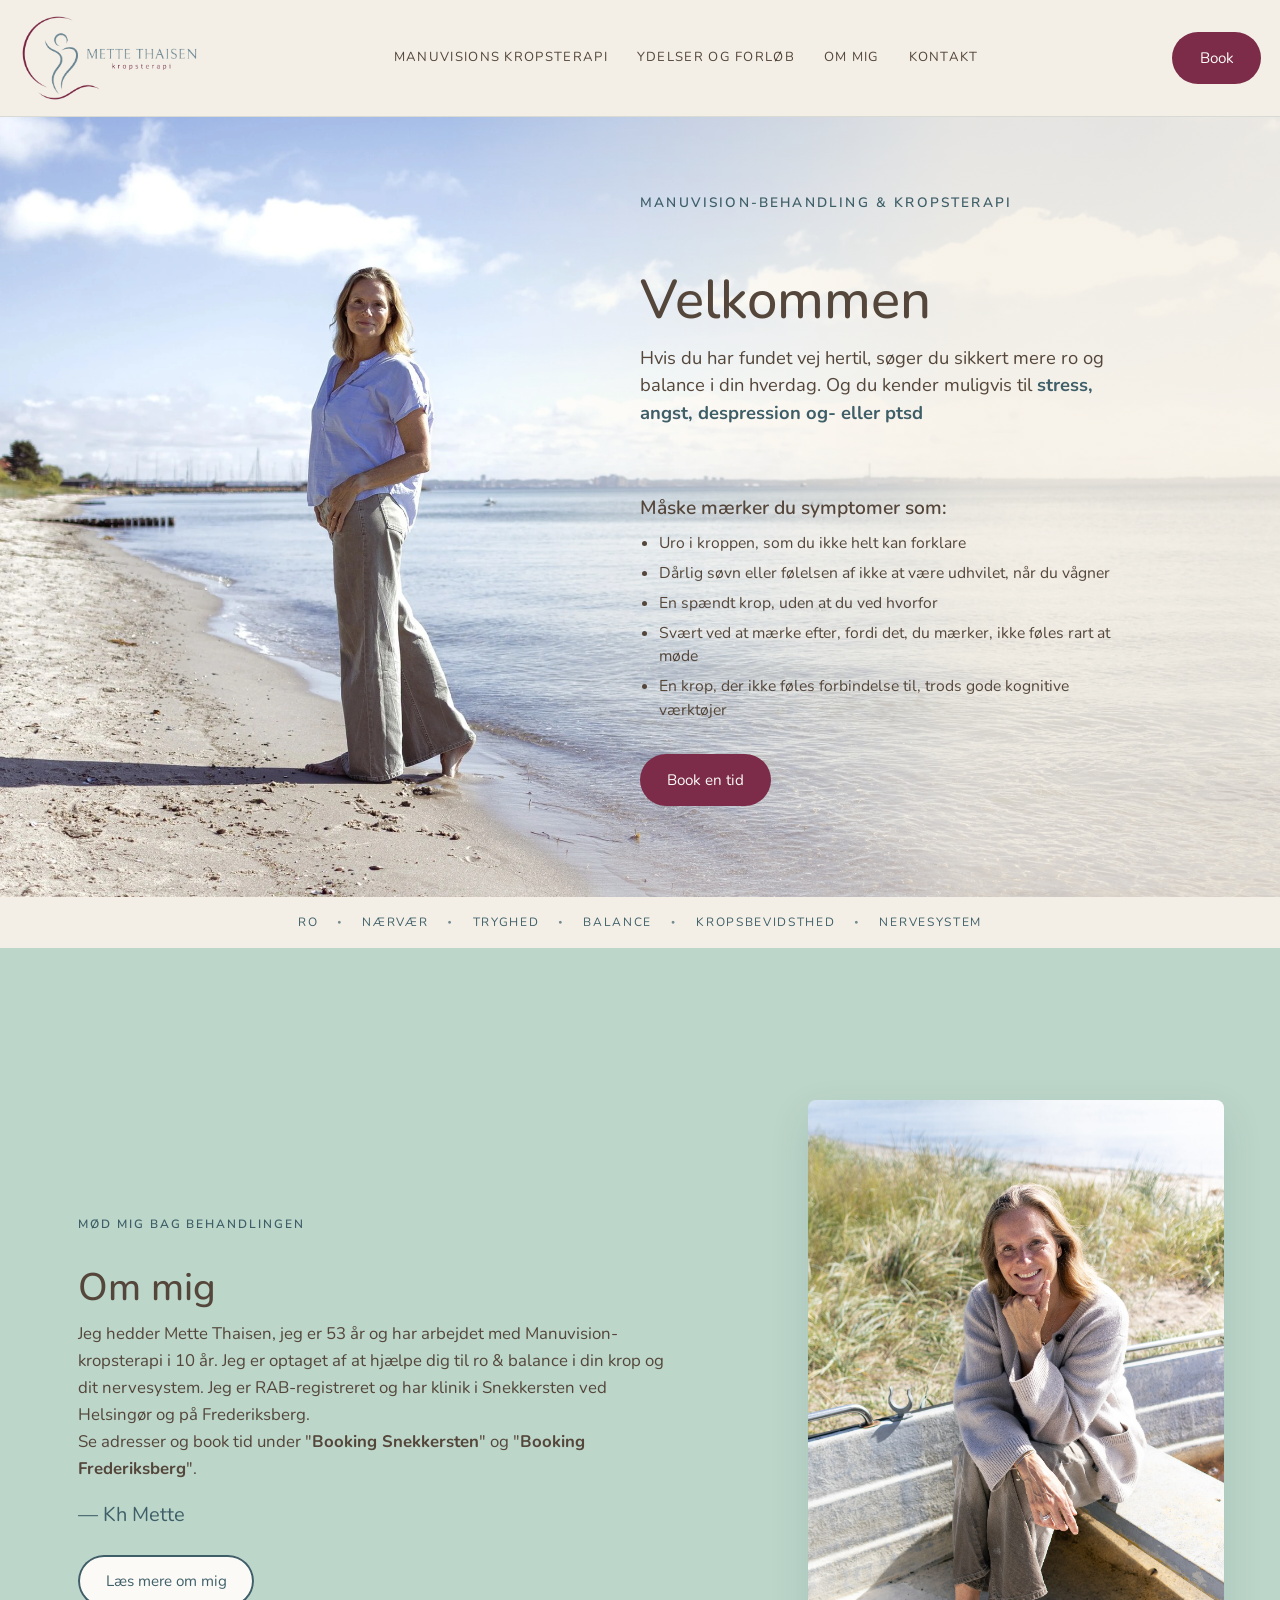
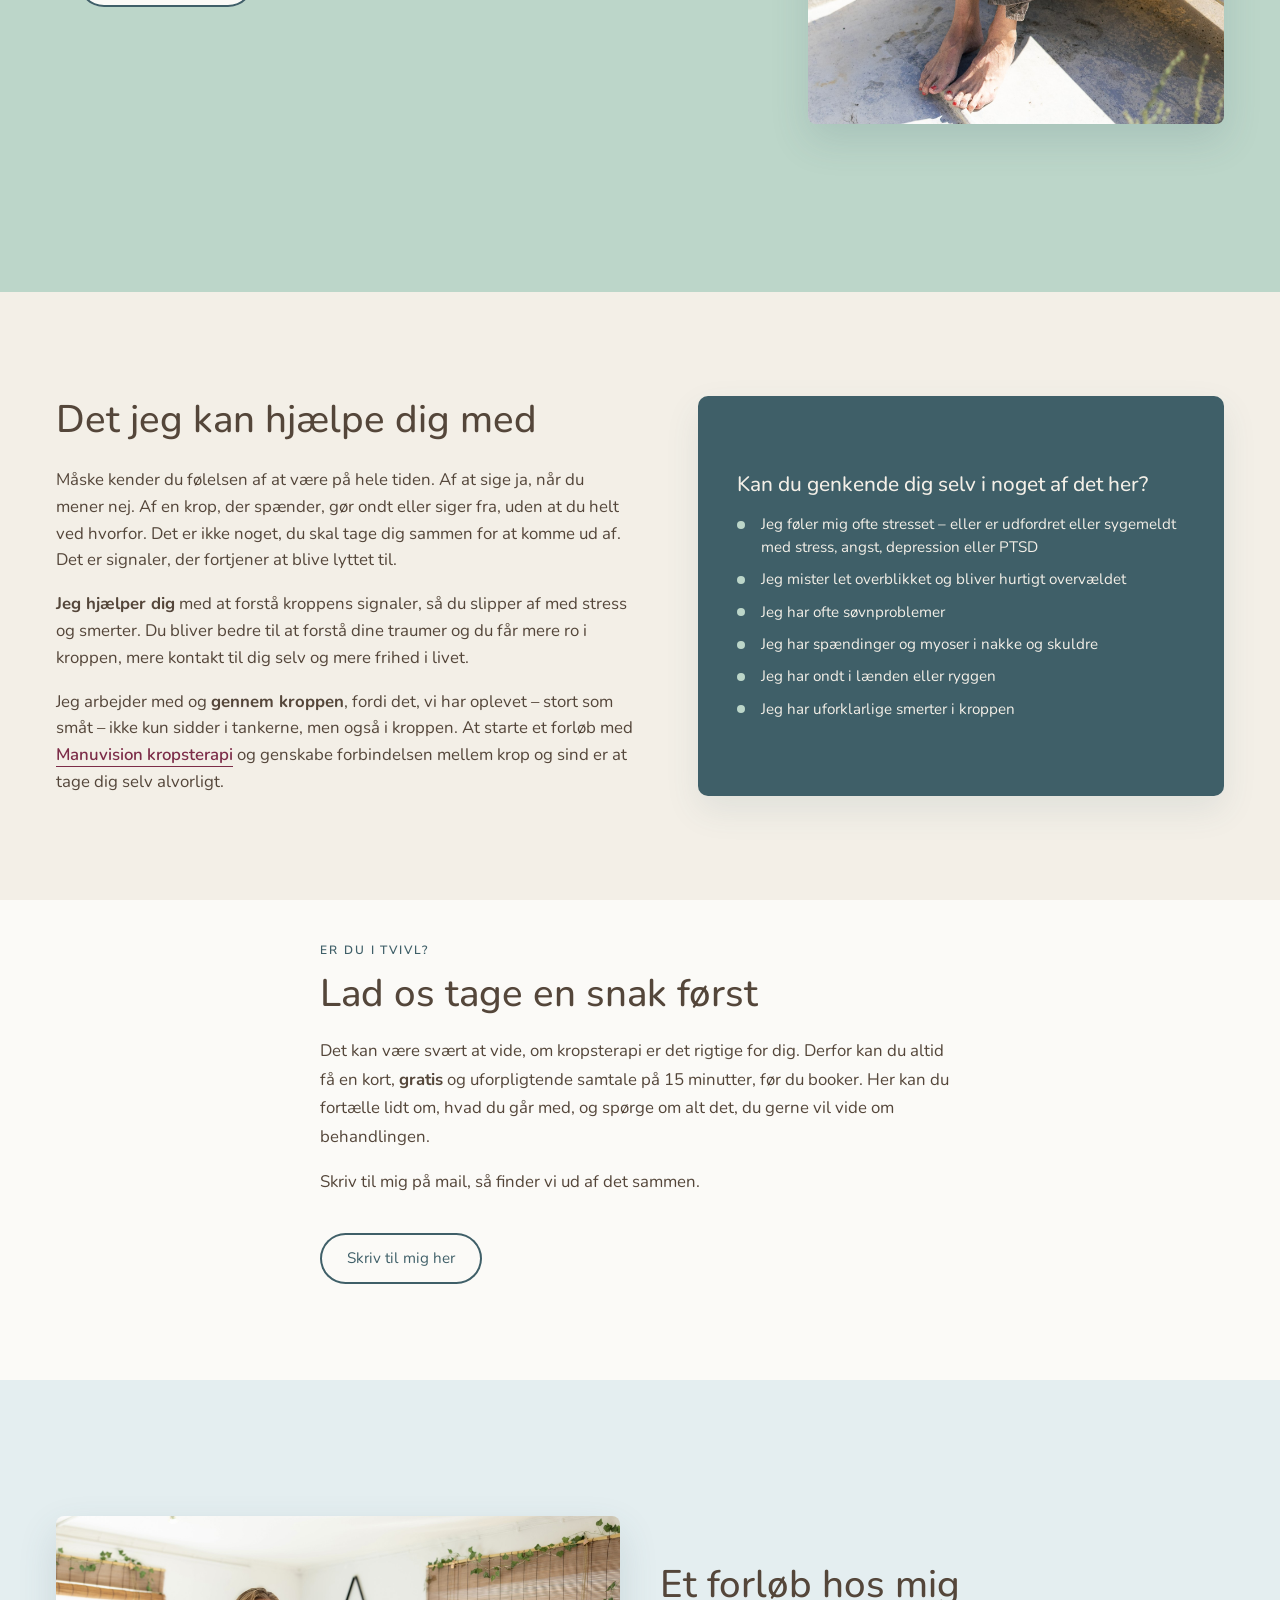
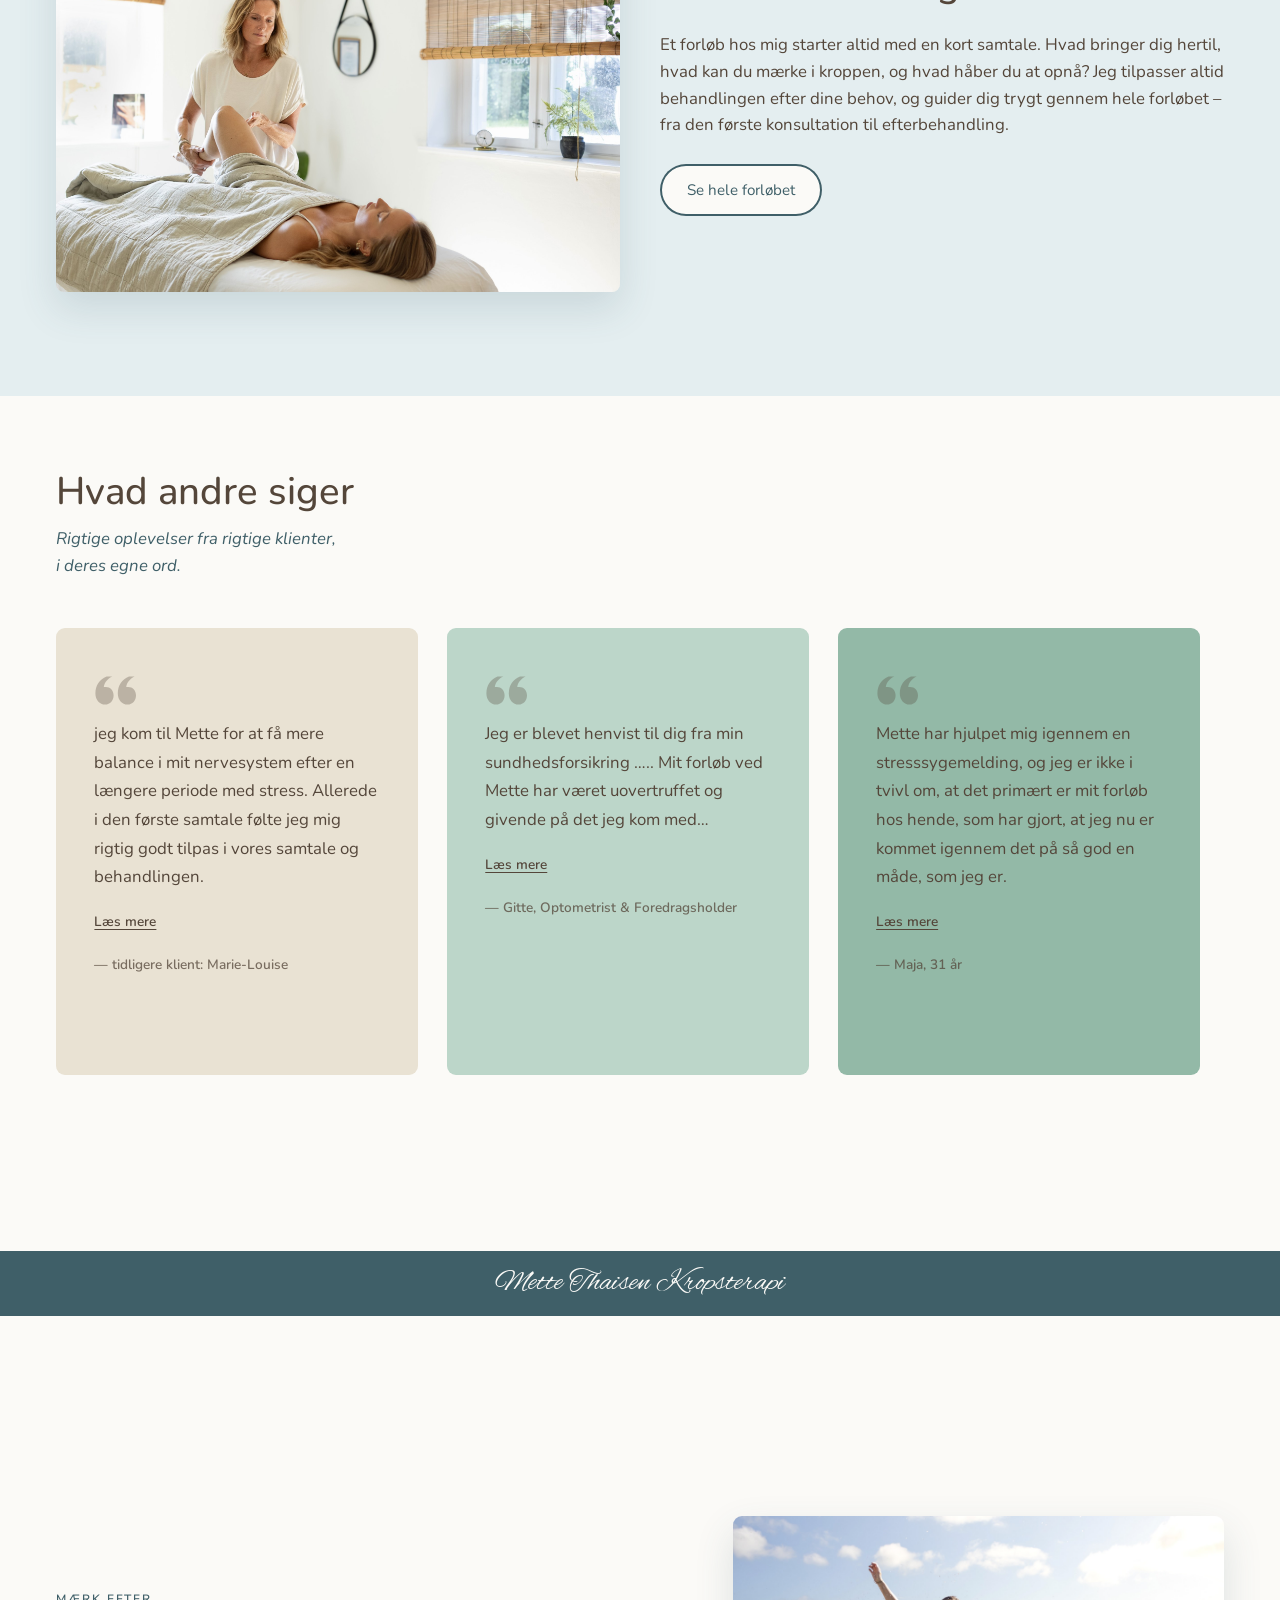
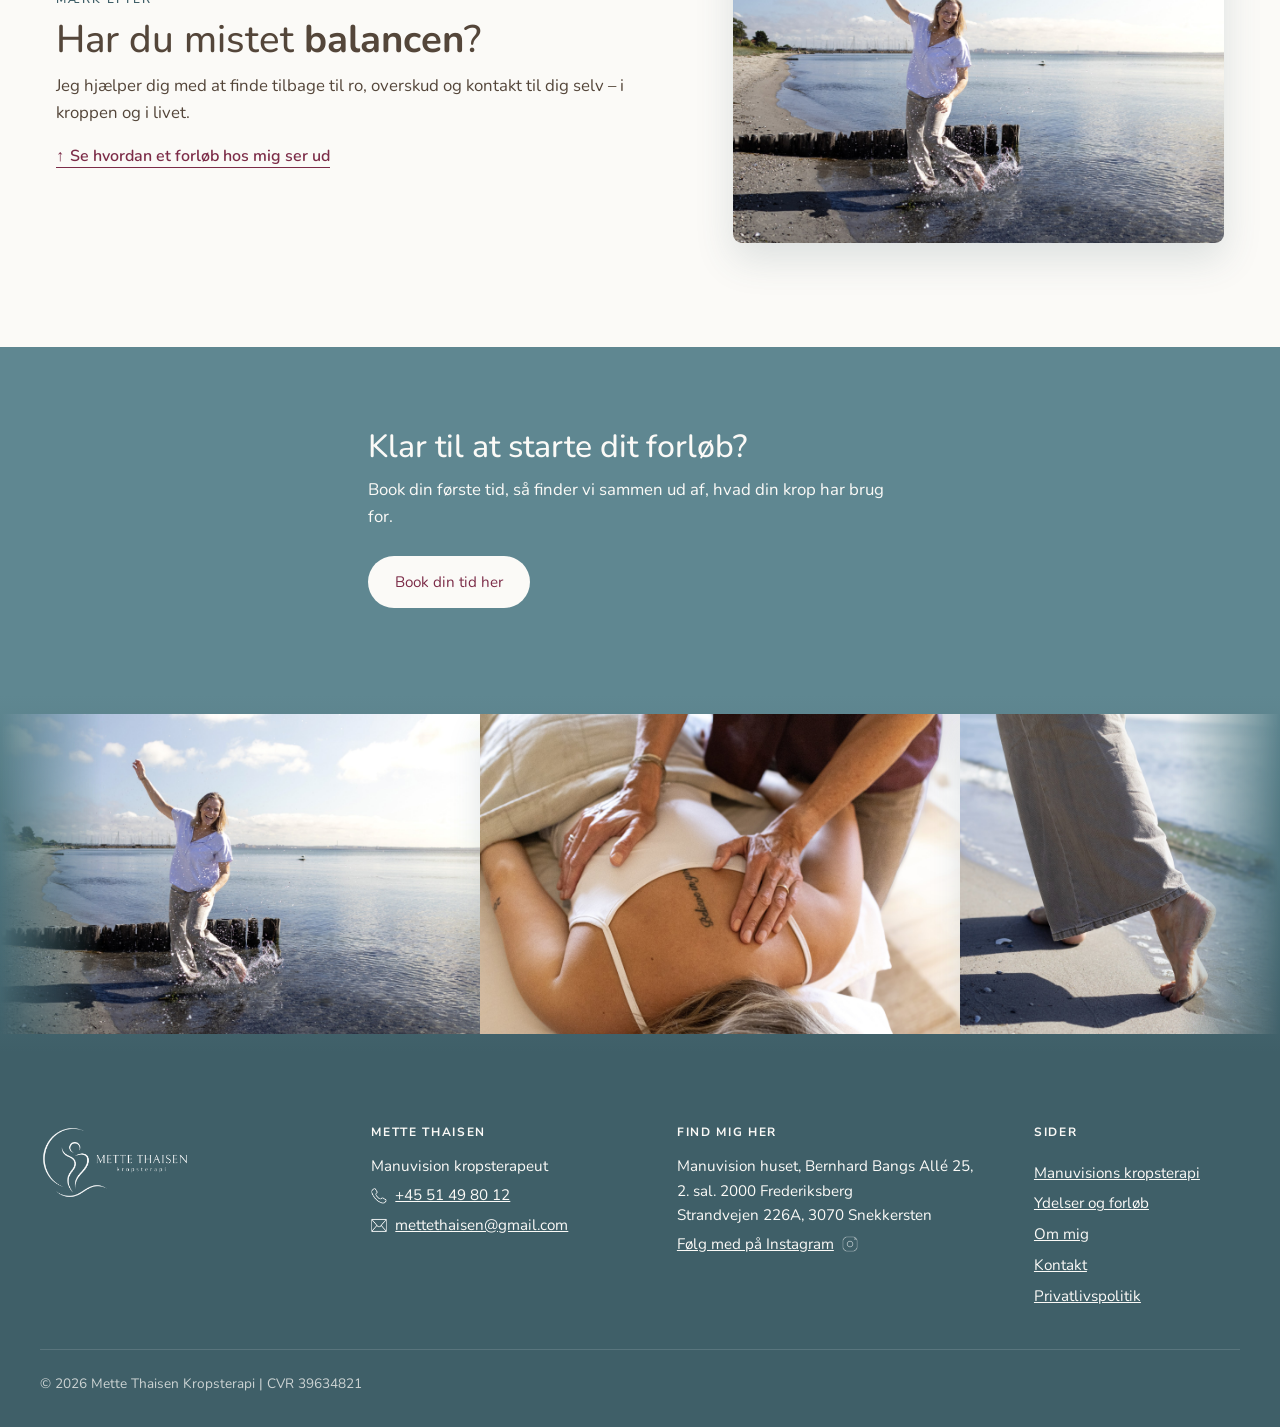
==== commit ba77a0cc: "Update headings for clarity and improved readability in hero section" ====
--- a/index.html
+++ b/index.html
@@ -81,15 +81,15 @@
                     overarbejde for
                     længe.</p> -->
 
-                <h2>Hvis du har fundet vej hertil, søger du sikkert mere ro og balance i hverdagen. Og du kender måske
-                    til <span class="speciel-hero">stress,
+                <h2>Hvis du har fundet vej hertil, søger du sikkert mere ro og balance i din hverdag. Og du kender
+                    muligvis til <span class="speciel-hero">stress,
                         angst, despression og-
                         eller ptsd</span>
 
                 </h2>
 
 
-                <h2 class="overskrift_ul">Du kender måske:</h2>
+                <h2 class="overskrift_ul">Måske mærker du symptomer som:</h2>
                 <ul>
 
                     <li>
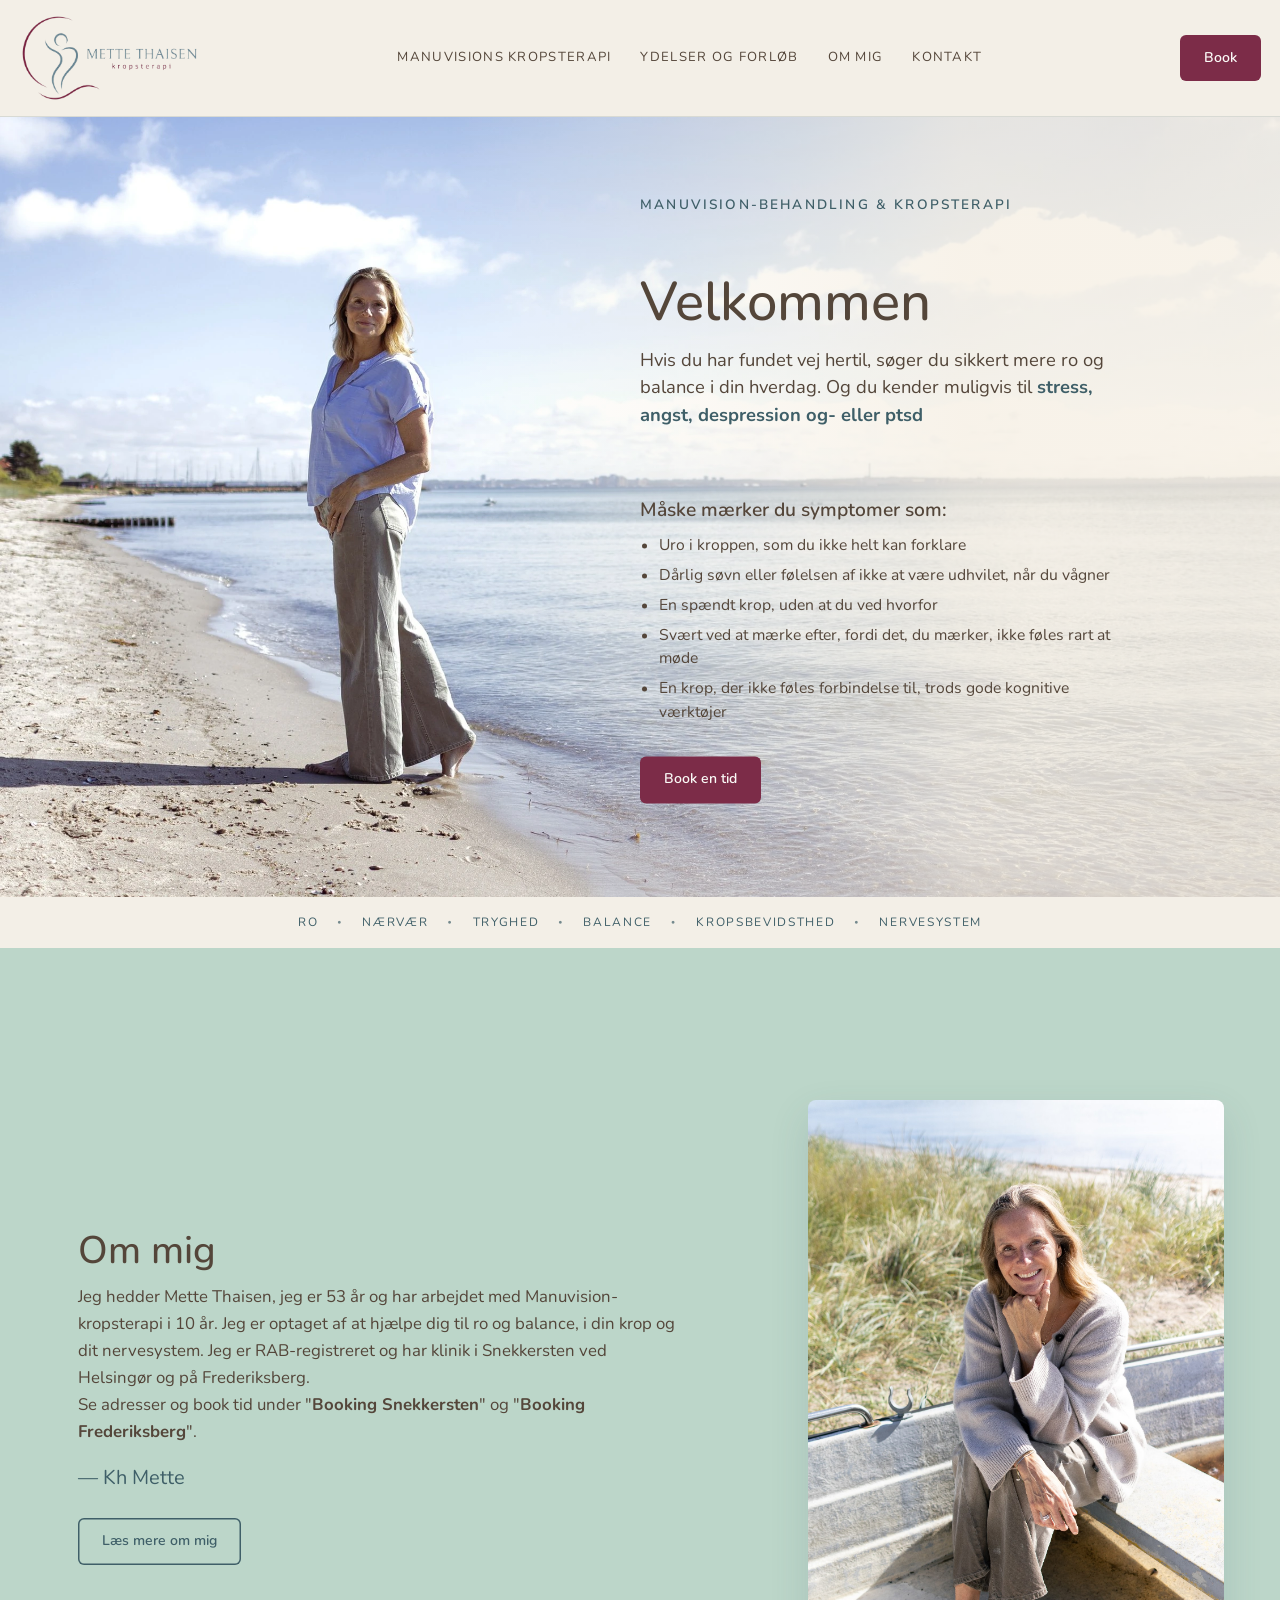
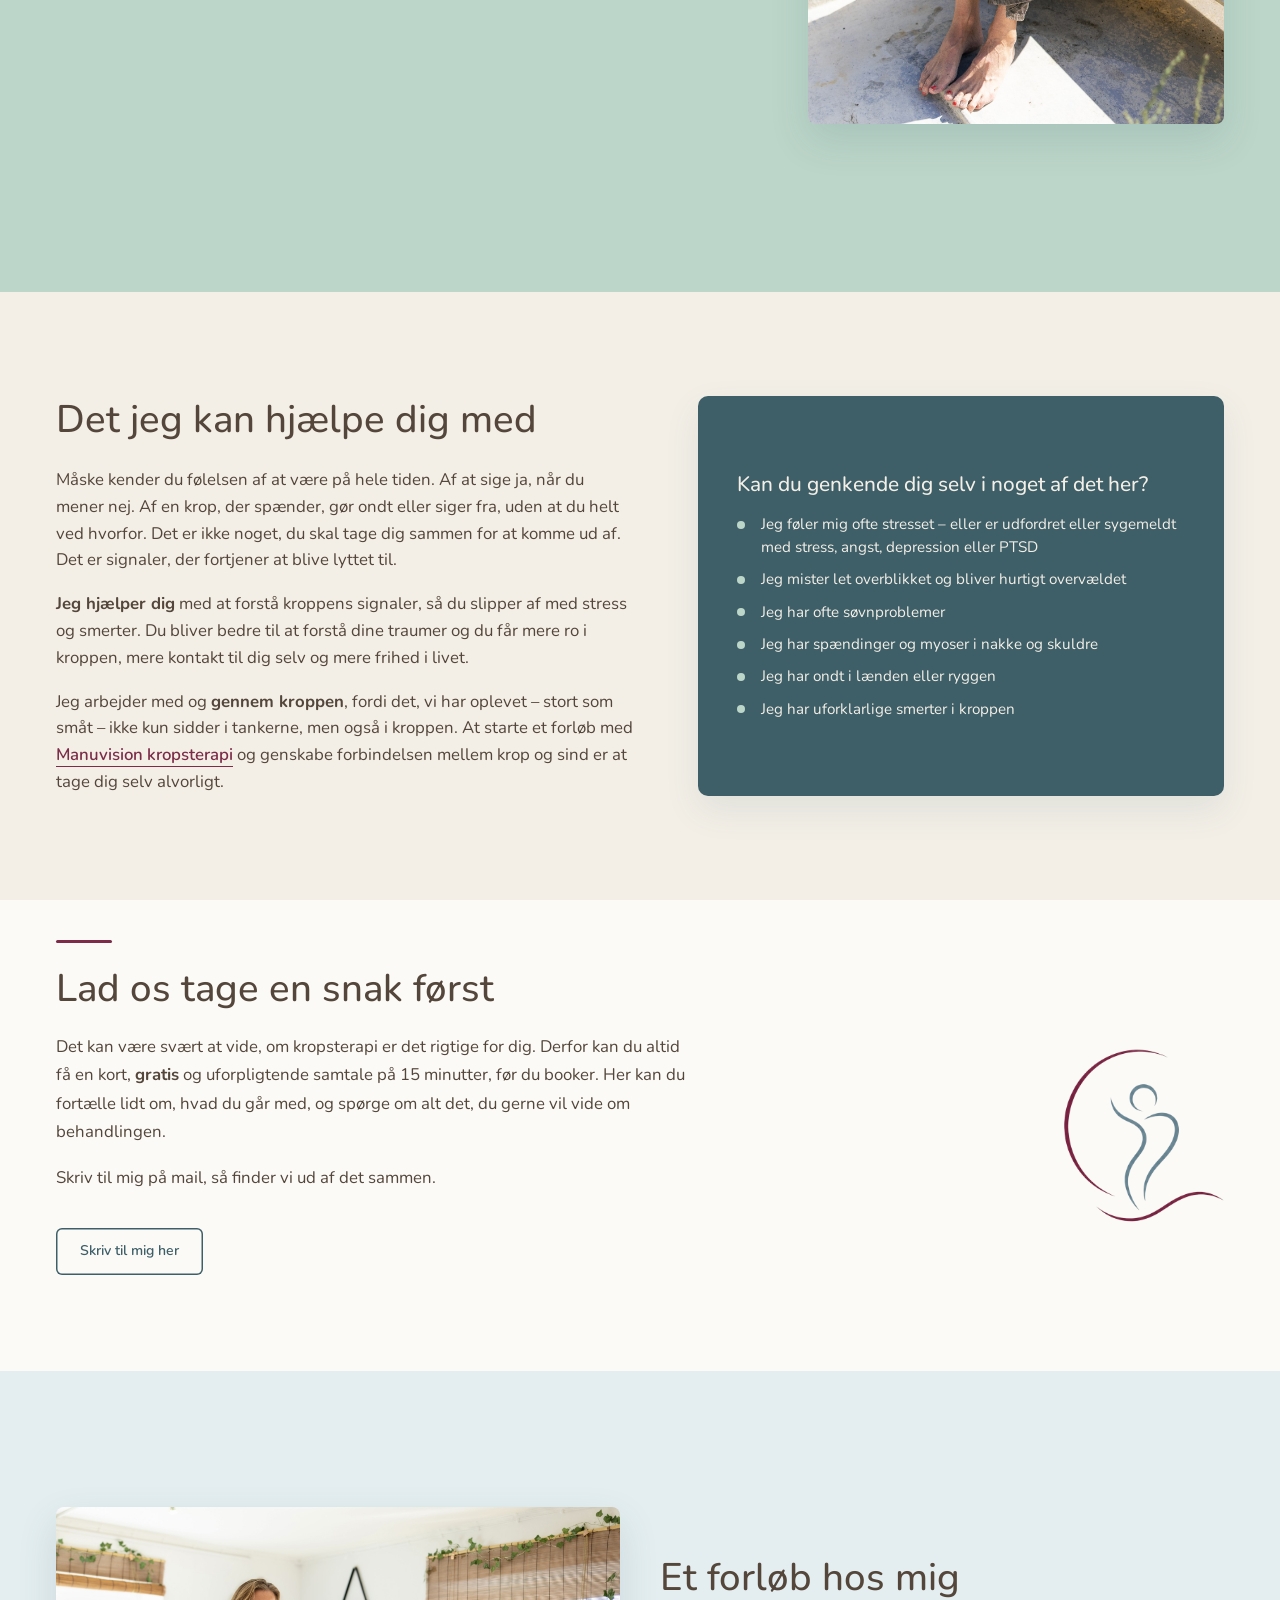
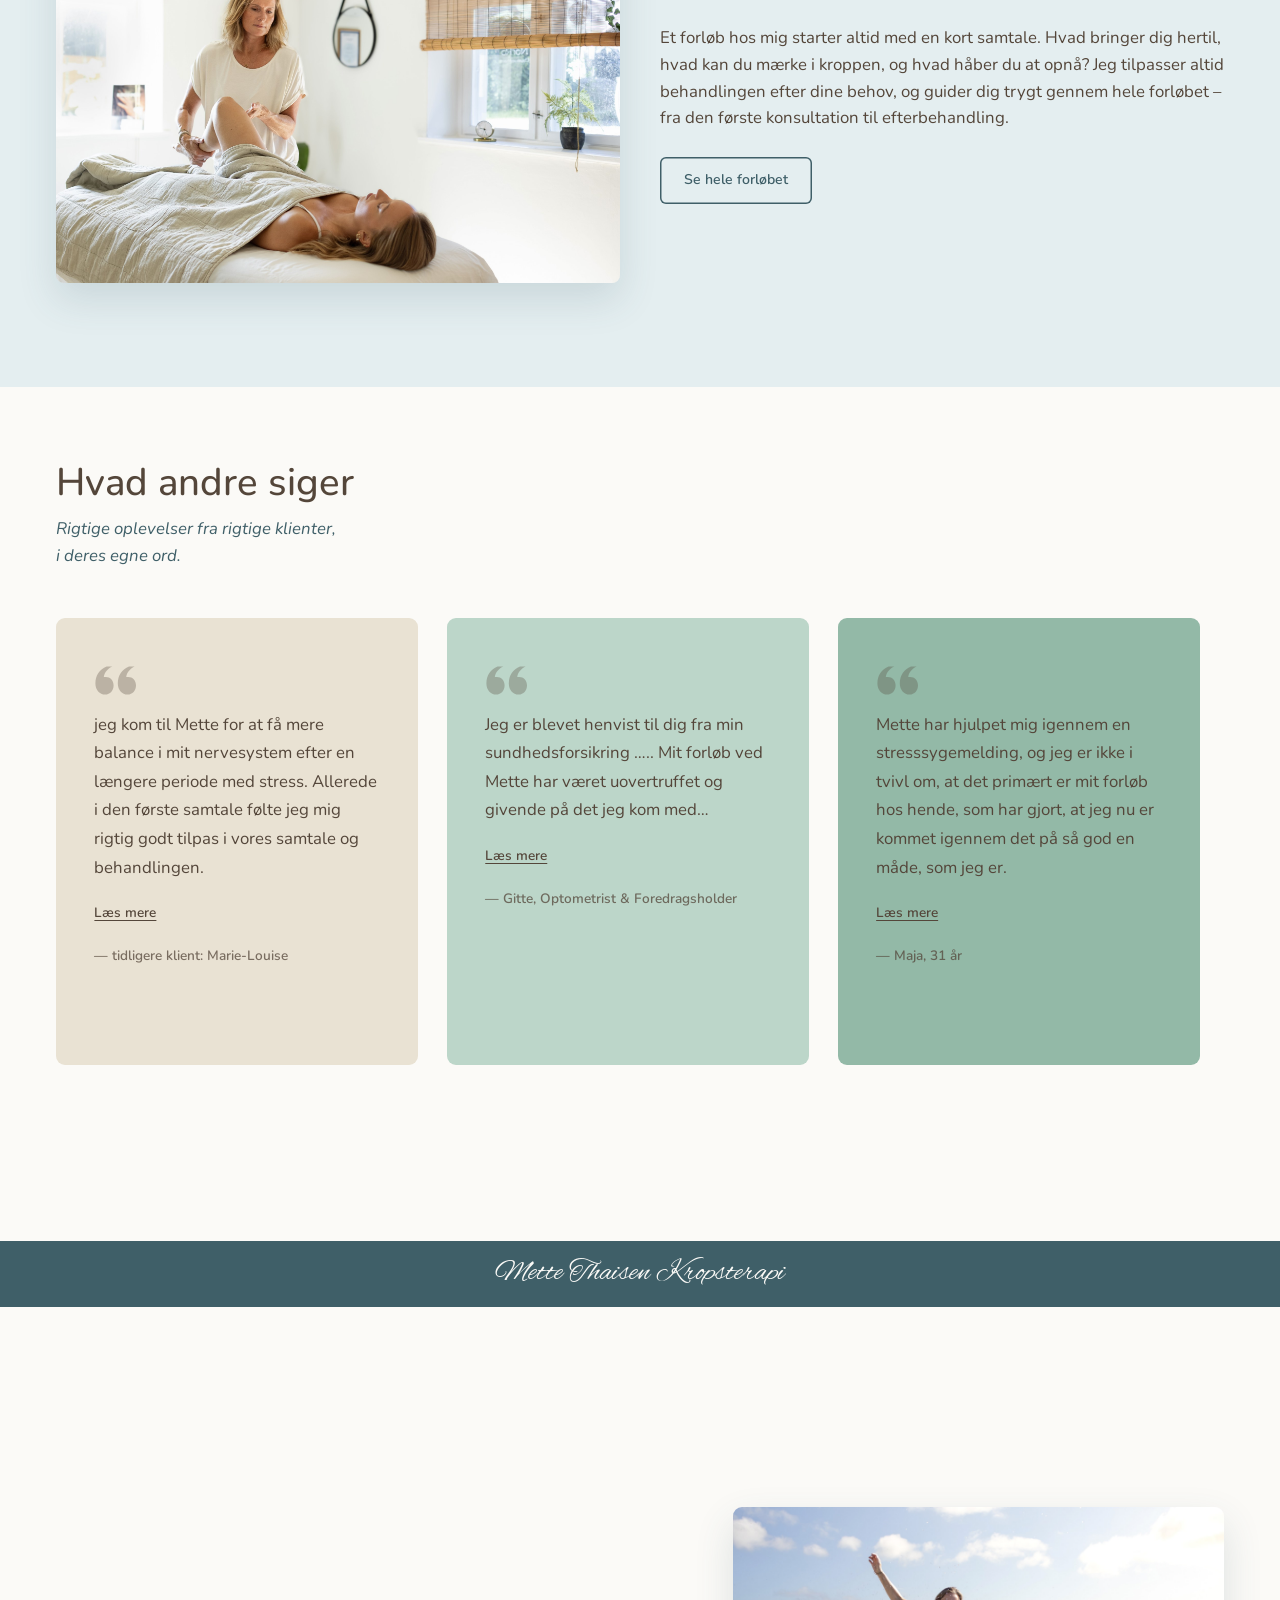
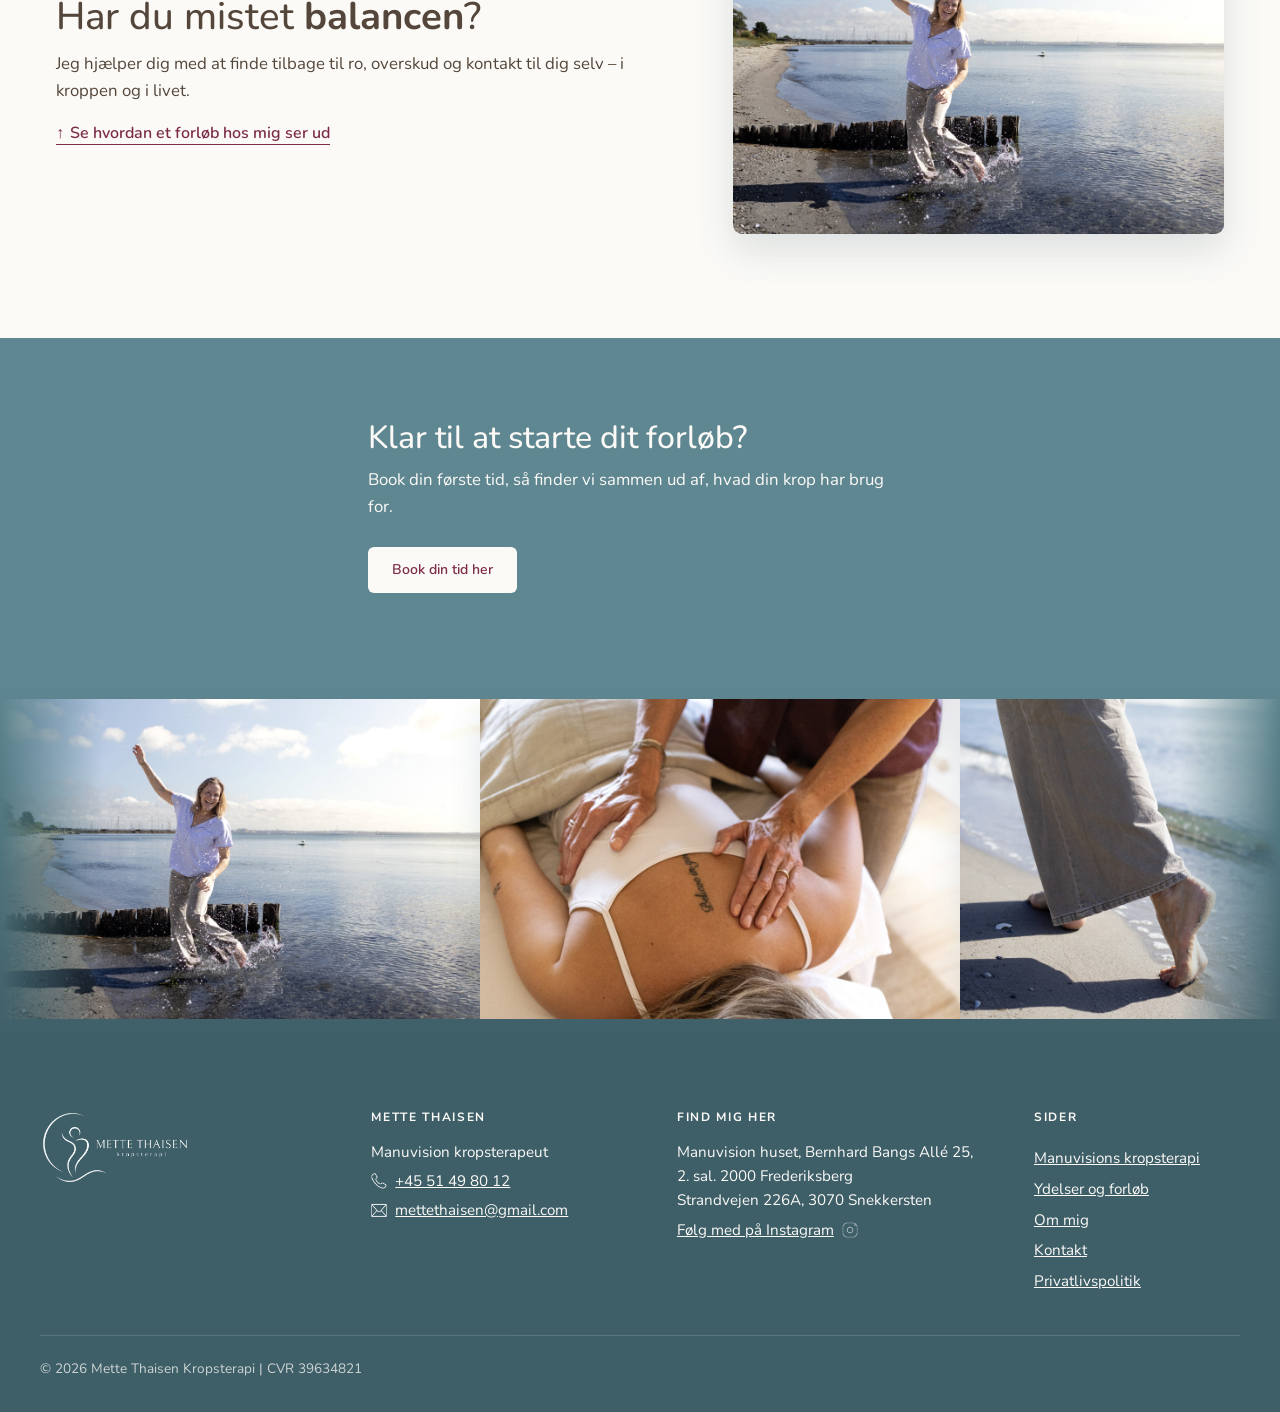
==== commit cfc87858: "Refactor button styles for consistency and modern appearance; update layout and remove unnecessary l" ====
--- a/index.html
+++ b/index.html
@@ -127,7 +127,7 @@
                 <div class="kort-tekst">
                     <h2>Om mig</h2>
                     <p>Jeg hedder Mette Thaisen, jeg er 53 år og har arbejdet med Manuvision-kropsterapi i 10 år.
-                        Jeg er optaget af at hjælpe dig til ro &amp; balance i din krop og dit nervesystem.
+                        Jeg er optaget af at hjælpe dig til ro og balance, i din krop og dit nervesystem.
                         Jeg er RAB-registreret og har klinik i Snekkersten ved Helsingør og på Frederiksberg.
 
                         <br>
@@ -192,7 +192,6 @@
         <!-- ====== UFORPLIGTENDE SAMTALE ====== -->
         <section class="uforpligtende_samtale">
             <div class="samtale-indhold">
-                <p class="kicker">Er du i tvivl?</p>
                 <h2>Lad os tage en snak først</h2>
                 <p>Det kan være svært at vide, om kropsterapi er det rigtige for dig. Derfor kan du altid få en
                     kort, <span class="ord-fremhaevet">gratis</span> og uforpligtende samtale på 15 minutter, før du
@@ -370,7 +369,6 @@
         <section class="balance-teaser">
 
             <div class="balance-teaser-tekst">
-                <p class="kicker">Mærk efter</p>
                 <h2>Har du mistet <span class="ord-fremhaevet">balancen</span>?</h2>
                 <p>Jeg hjælper dig med at finde tilbage til ro, overskud og kontakt til dig selv – i kroppen og i livet.
                 </p>
--- a/css/base.css
+++ b/css/base.css
@@ -290,9 +290,10 @@
 .menu-links .book-knap {
   background-color: var(--bordeaux);
   color: var(--hvid);
-  padding: 0.85rem 1.7rem; /* samme størrelse som .knap */
-  font-size: 0.95rem;
-  border-radius: 30px;
+  padding: 0.75rem 1.5rem; /* samme størrelse som .knap */
+  font-size: 0.88rem;
+  font-weight: 600;
+  border-radius: 6px;
   text-align: center;
 }
 
@@ -315,9 +316,10 @@
 .book-knap-desktop {
   display: none;
   text-decoration: none;
-  font-size: 0.95rem;
-  padding: 0.85rem 1.7rem; /* samme størrelse som .knap */
-  border-radius: 30px;
+  font-size: 0.88rem;
+  font-weight: 600;
+  padding: 0.75rem 1.5rem; /* samme størrelse som .knap */
+  border-radius: 6px;
   text-align: center;
   background-color: var(--bordeaux);
   border-color: var(--bordeaux);
@@ -409,9 +411,10 @@
   background-color: var(--bordeaux);
   color: var(--hvid);
   text-decoration: none;
-  padding: 0.85rem 1.7rem;
-  border-radius: 30px; /* så høj værdi = helt runde ender */
-  font-size: 0.95rem;
+  padding: 0.75rem 1.5rem;
+  border-radius: 6px; /* små, bløde hjørner – næsten firkantet */
+  font-size: 0.88rem;
+  font-weight: 600;
   text-align: center;
   margin-top: 0.5rem;
 }
@@ -422,17 +425,18 @@
 
 .knap-lys {
   display: inline-block;
-  background-color: var(--hvid);
+  background-color: transparent; /* ingen hvid fyld, så den ikke ligner et søgefelt */
   color: var(--petroleum-moerk);
   text-decoration: none;
-  padding: 0.85rem 1.7rem;
-  border-radius: 30px;
-  font-size: 0.95rem;
+  padding: 0.75rem 1.5rem;
+  border-radius: 6px;
+  font-size: 0.88rem;
+  font-weight: 600;
   text-align: center;
   margin-top: 0.5rem;
   /* Kanten laves med en indvendig skygge i stedet for border, så den
      lyse knap bliver præcis lige så stor som den fyldte. */
-  box-shadow: inset 0 0 0 2px var(--petroleum-moerk);
+  box-shadow: inset 0 0 0 1.5px var(--petroleum-moerk);
 }
 
 .knap-lys:hover {
@@ -1304,3 +1308,53 @@
 .tryg-rum img:hover {
   transform: scale(1.025);
 }
+
+/* ============================================================
+   12. DETALJER: BORDEAUX STREG OG LOGO-IKON
+   To små detaljer, der går igen på tværs af siderne:
+   - en kort bordeaux streg over teksten i intro-båndene
+   - logo-ikonet (i logoets egne farver) som en stor detalje i højre side af de tekst-bånd,
+     der ellers er tomme (kun på computer)
+   ============================================================ */
+
+.samtale-indhold::before,
+.om-intro-tekst::before,
+.forloeb-intro-tekst::before,
+.manu-intro-tekst::before,
+.kontakt-intro::before,
+.privatliv-intro::before,
+.betingelser::before {
+  content: "";
+  display: block;
+  width: 3.5rem;
+  height: 3px;
+  margin-bottom: 1.4rem;
+  background-color: var(--bordeaux);
+  border-radius: 2px;
+}
+
+@media (min-width: 1000px) {
+  main .uforpligtende_samtale,
+  .kontakt-intro,
+  .privatliv-intro,
+  .betingelser {
+    position: relative;
+    overflow: hidden;
+  }
+
+  main .uforpligtende_samtale::after,
+  .kontakt-intro::after,
+  .privatliv-intro::after,
+  .betingelser::after {
+    content: "";
+    position: absolute;
+    top: 50%;
+    right: max(2.5rem, calc((100% - 73rem) / 2));
+    width: 10rem;
+    height: 10.8rem;
+    transform: translateY(-50%);
+    /* logoets figur i de rigtige farver: bordeaux streger og petroleum figur */
+    background: url(../images/logoer/logo-ikon-farve.png) center / contain no-repeat;
+    pointer-events: none;
+  }
+}
--- a/css/index.css
+++ b/css/index.css
@@ -52,8 +52,7 @@
 
 /* ============================================================
    2. OM MIG – TEASER
-   Lys salvie bånd i fuld bredde med foto, en lille label over
-   overskriften og en signatur under teksten.
+   Lys salvie bånd i fuld bredde med foto og en signatur under teksten.
    ============================================================ */
 
 /* Båndet går helt ud til kanterne; indholdet står i midterspalten */
@@ -96,23 +95,9 @@
   margin: 4rem auto 0;
 }
 
-/* Lille label OVER overskriften. Teksten kommer fra CSS'en
-   (content) og ikke fra HTML'en. */
 .om-mig-kort h2 {
-  margin-top: 2rem;
+  margin-top: 0;
   margin-bottom: 0.6rem;
-}
-
-.om-mig-kort h2::before {
-  content: "Mød mig bag behandlingen";
-  display: block;
-  font-family: var(--font-label);
-  font-size: var(--fs-label);
-  font-weight: 600;
-  letter-spacing: 0.16em;
-  text-transform: uppercase;
-  color: var(--petroleum-moerk);
-  margin-bottom: 2rem;
 }
 
 /* Signaturen "— Mette" sættes ind EFTER afsnittet med ::after */
@@ -326,26 +311,17 @@
   max-width: none;
   margin-top: 0; /* båndet sidder helt op ad båndet ovenover */
   margin-bottom: 0;
-  padding: 2rem 1.5rem 4rem; /* mindre luft øverst end nederst */
+  padding: 2rem var(--sidepadding) 4rem; /* mindre luft øverst end nederst */
   background-color: var(--hvid);
   text-align: left;
 }
 
 .samtale-indhold {
-  margin-inline: auto;
-}
-
-.samtale-indhold .kicker {
-  text-transform: uppercase;
-  letter-spacing: 0.16em;
-  font-size: var(--fs-label);
-  font-weight: 600;
-  color: var(--petroleum-moerk);
-  margin: 0 auto 0.6rem;
+  margin-inline: 0; /* samme venstre kant som de andre bånd */
 }
 
 .samtale-indhold h2 {
-  margin: 0 auto 1.2rem;
+  margin: 0 0 1.2rem;
 }
 
 .samtale-indhold p {
@@ -368,7 +344,7 @@
    + betyder "elementet lige efter". */
 @media (min-width: 700px) {
   main .uforpligtende_samtale {
-    padding: 2.5rem 2.5rem 6rem;
+    padding: 2.5rem var(--sidepadding) 6rem;
   }
 }
 
@@ -482,15 +458,6 @@
   aspect-ratio: 3 / 2;
 }
 
-.balance-teaser-tekst .kicker {
-  text-transform: uppercase;
-  letter-spacing: 0.16em;
-  font-size: var(--fs-label);
-  font-weight: 600;
-  color: var(--petroleum-moerk);
-  margin-bottom: 0.4rem;
-}
-
 .balance-teaser-tekst h2 {
   margin-bottom: 0.6rem;
 }
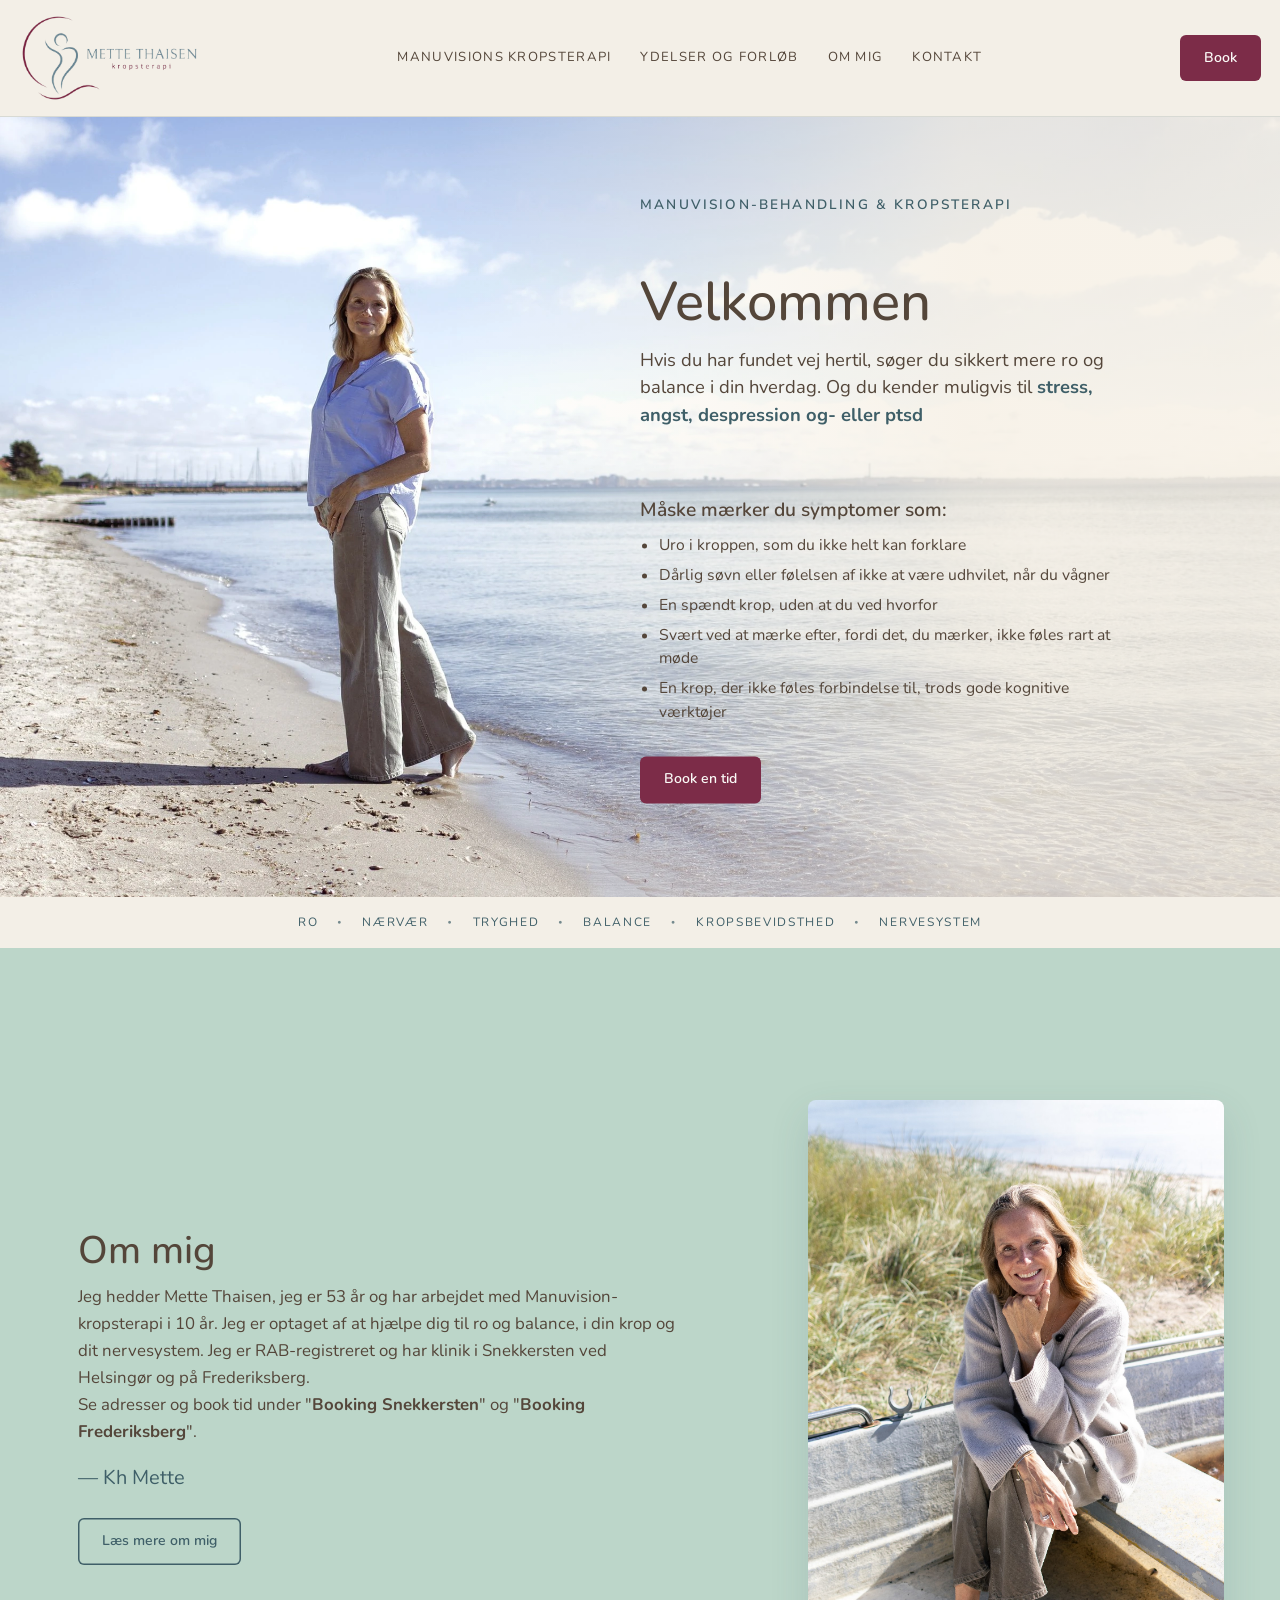
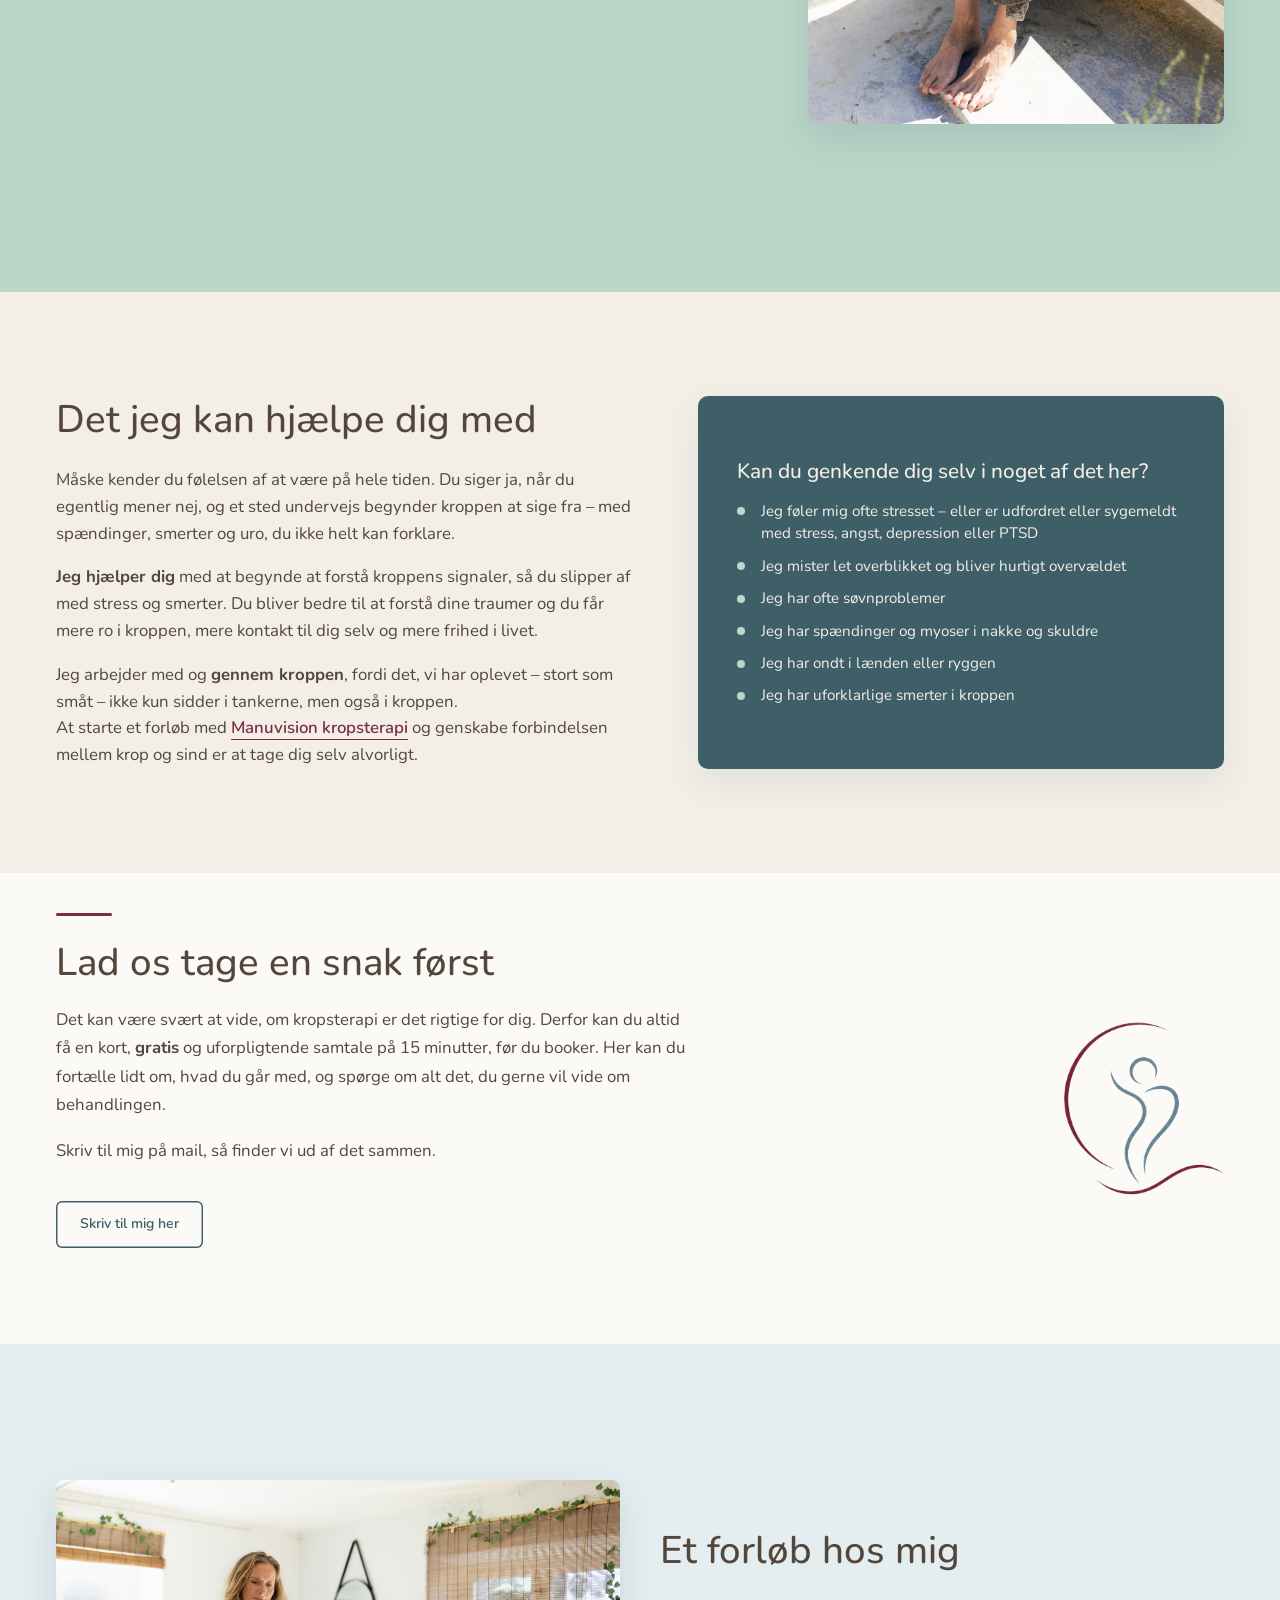
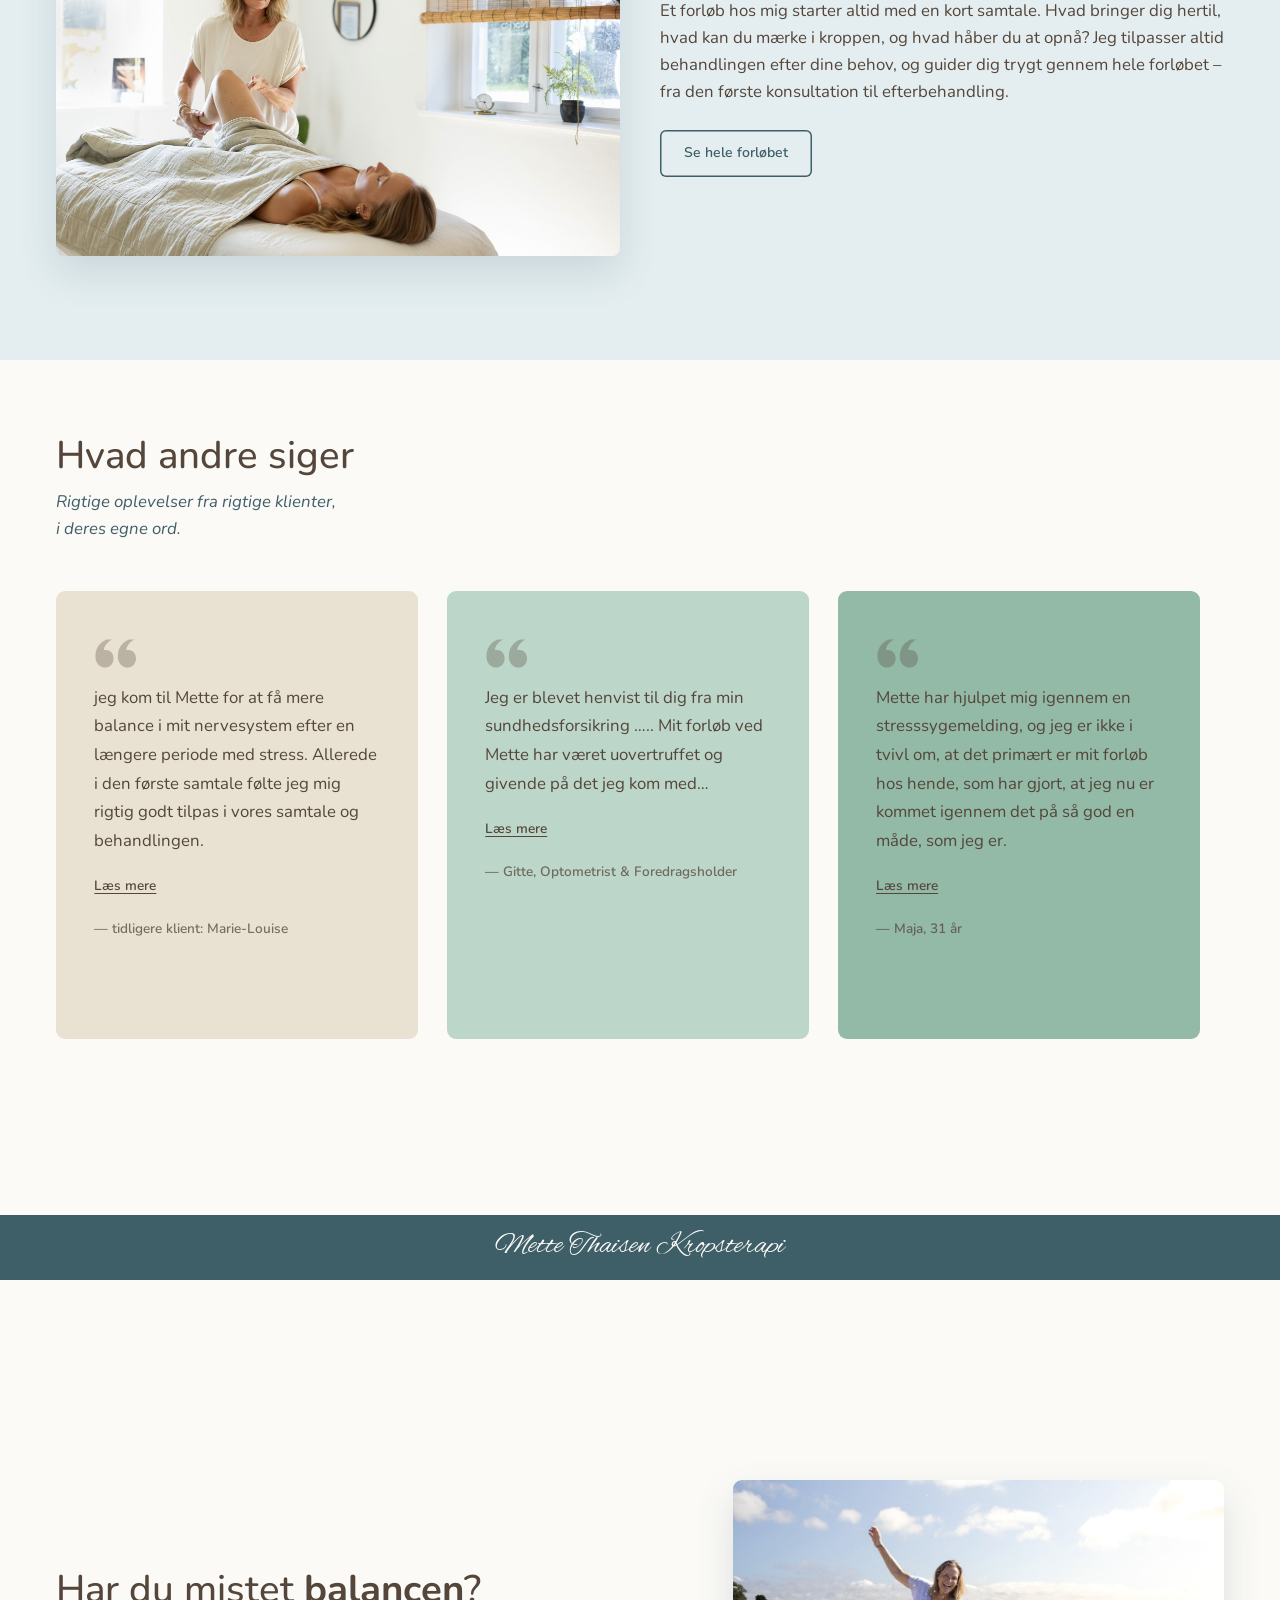
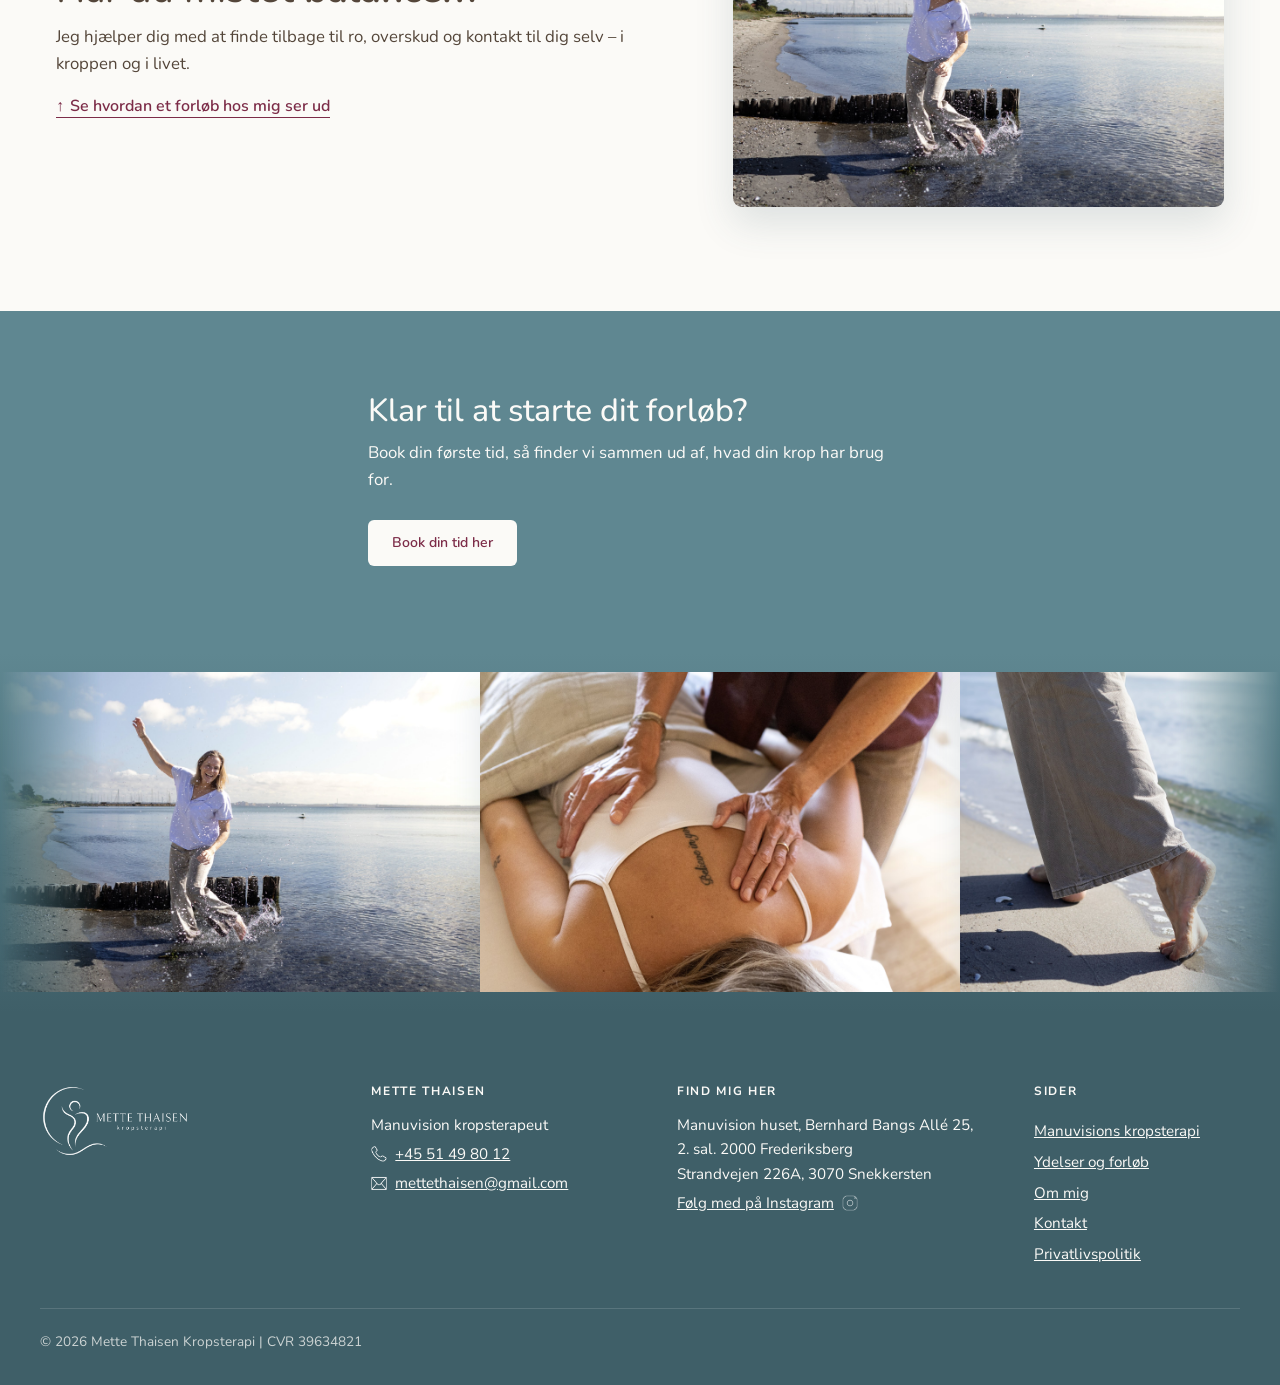
==== commit 8e5ddd70: "Refactor text for clarity and improved readability in the "hjaelper-dig" section" ====
--- a/index.html
+++ b/index.html
@@ -147,16 +147,14 @@
             <h2>Det jeg kan hjælpe dig med</h2>
             <div class="hjaelper-dig-indhold">
                 <div class="hjaelper-dig-tekst">
-                    <p>Måske kender du følelsen af at være på hele tiden. Af at sige ja, når du mener nej. Af en krop,
-                        der spænder, gør ondt
-                        eller siger fra, uden at du helt ved hvorfor. Det er ikke noget, du skal tage dig sammen for at
-                        komme ud af. Det er
-                        signaler, der fortjener at blive lyttet til.
-
+                    <p>Måske kender du følelsen af at være på hele tiden. Du siger ja, når du egentlig mener nej, og et
+                        sted undervejs begynder
+                        kroppen at sige fra – med spændinger, smerter og uro, du ikke helt kan forklare.
 
                     </p>
 
-                    <p><b>Jeg hjælper dig</b> med at forstå kroppens signaler, så du slipper af med stress og smerter.
+                    <p><b>Jeg hjælper dig</b> med at begynde at forstå kroppens signaler, så du slipper af med stress og
+                        smerter.
                         Du
                         bliver
                         bedre til at forstå dine
@@ -167,7 +165,7 @@
                     <p>Jeg arbejder med og <b>gennem kroppen</b>, fordi det, vi har oplevet – stort som småt – ikke kun
                         sidder
                         i tankerne, men også i
-                        kroppen.
+                        kroppen. <br>
                         At starte et forløb med <a href="https://manuvision.dk/hvad-er-manuvision-kropsterapi/"
                             class="tekst-link" target="_blank" rel="noopener">Manuvision kropsterapi</a> og genskabe
                         forbindelsen mellem krop og sind er at tage dig selv alvorligt.</p>
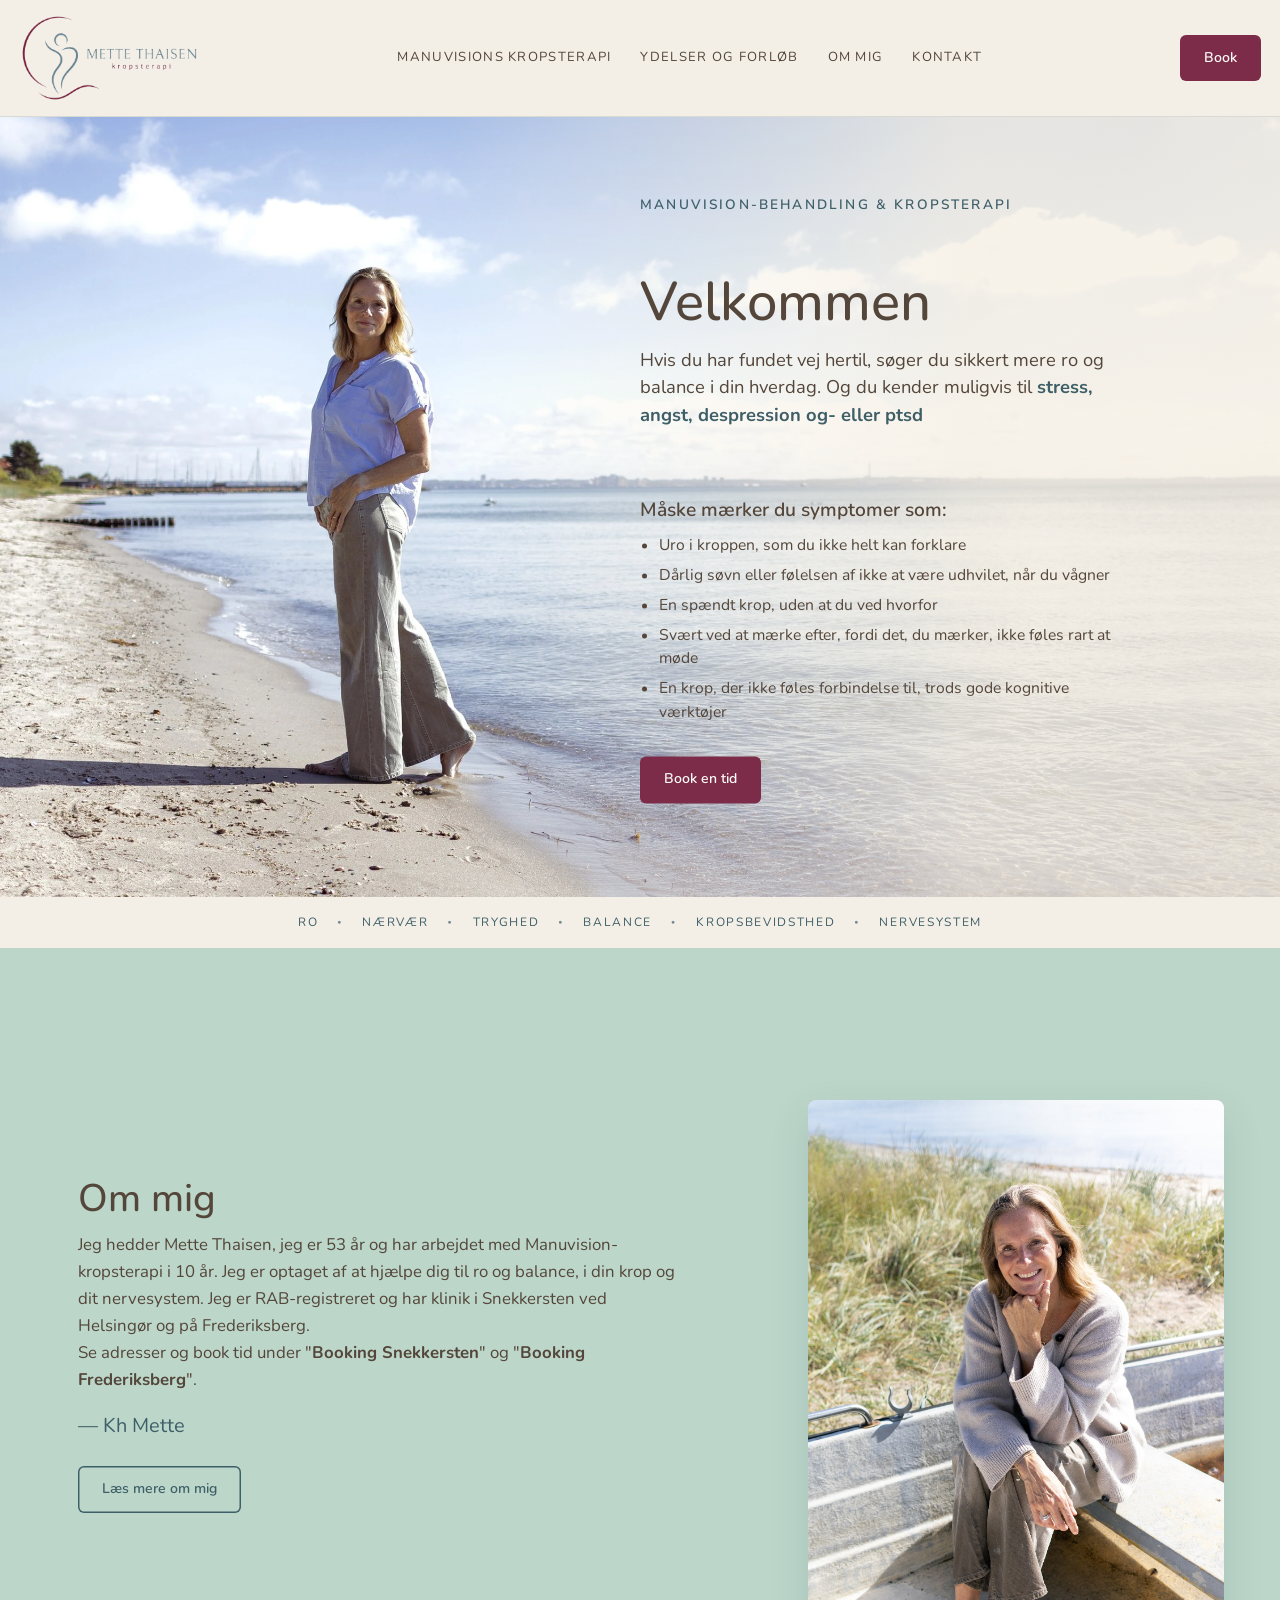
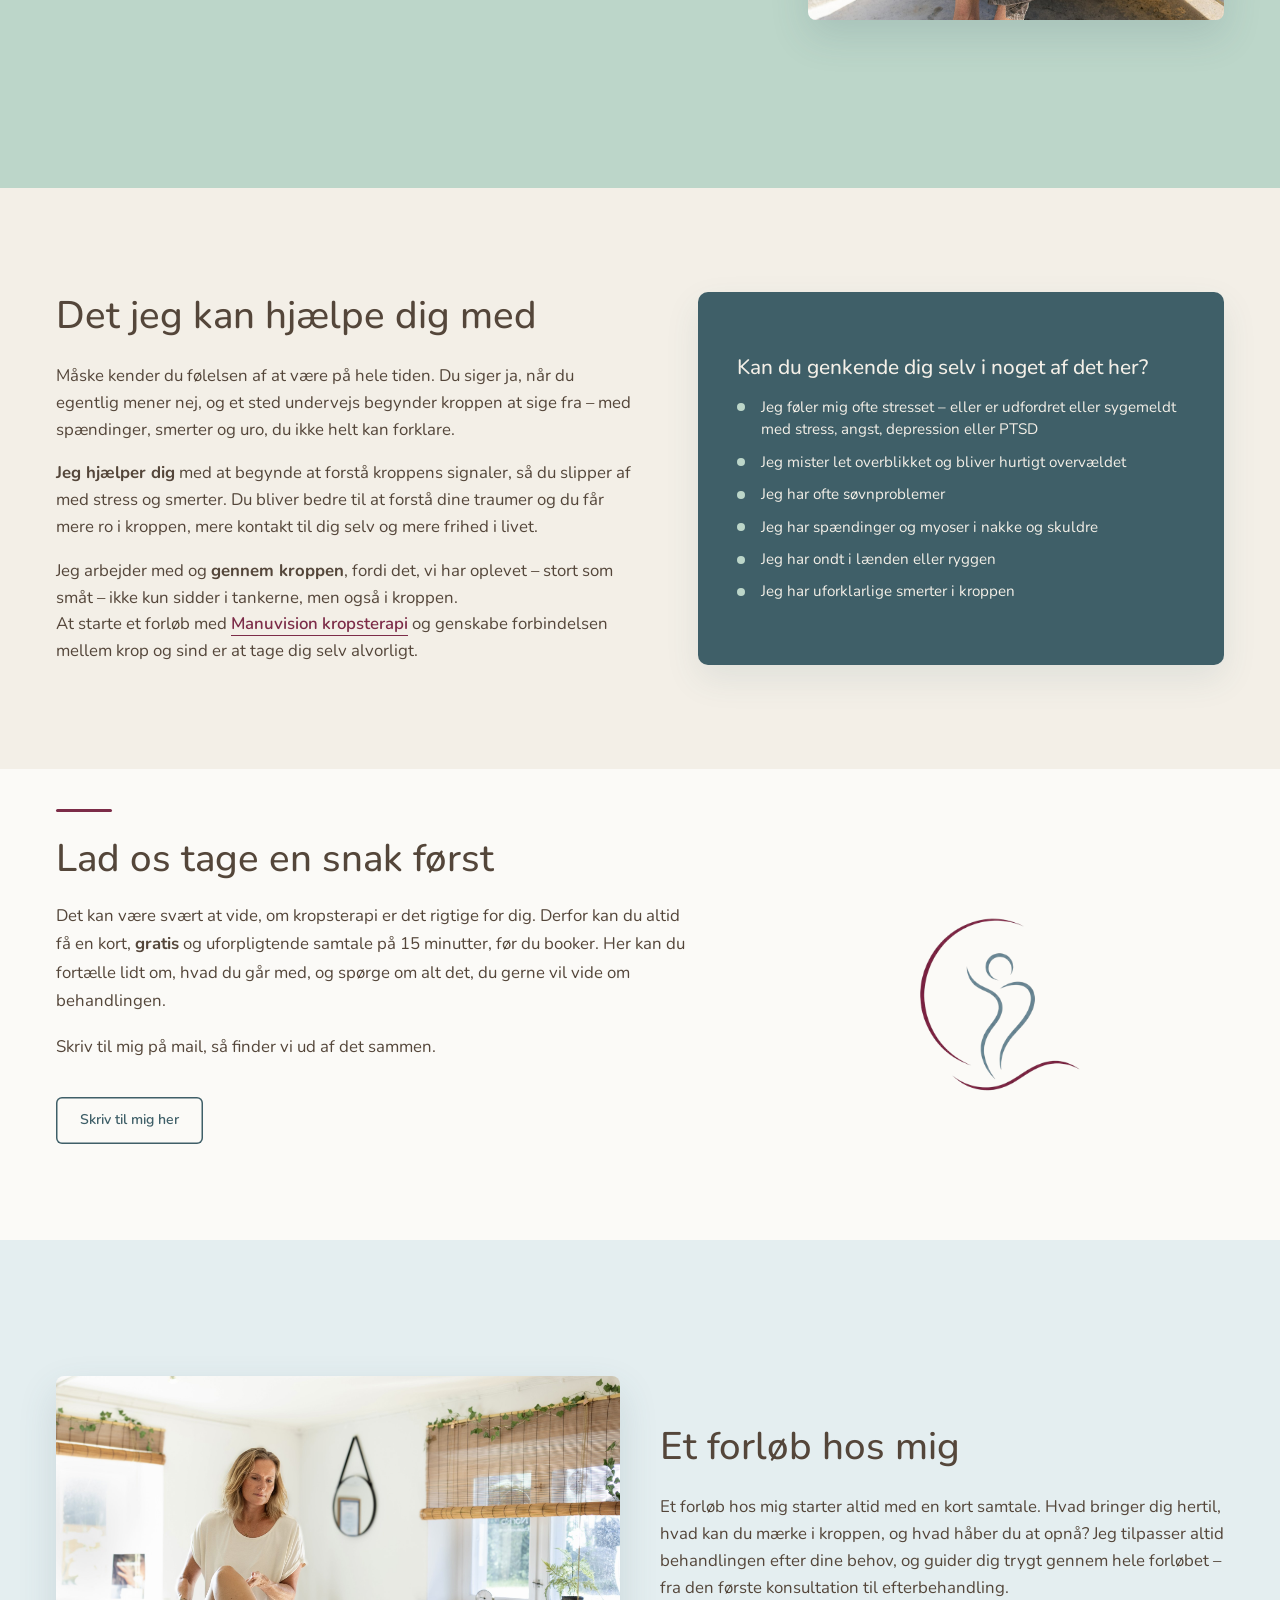
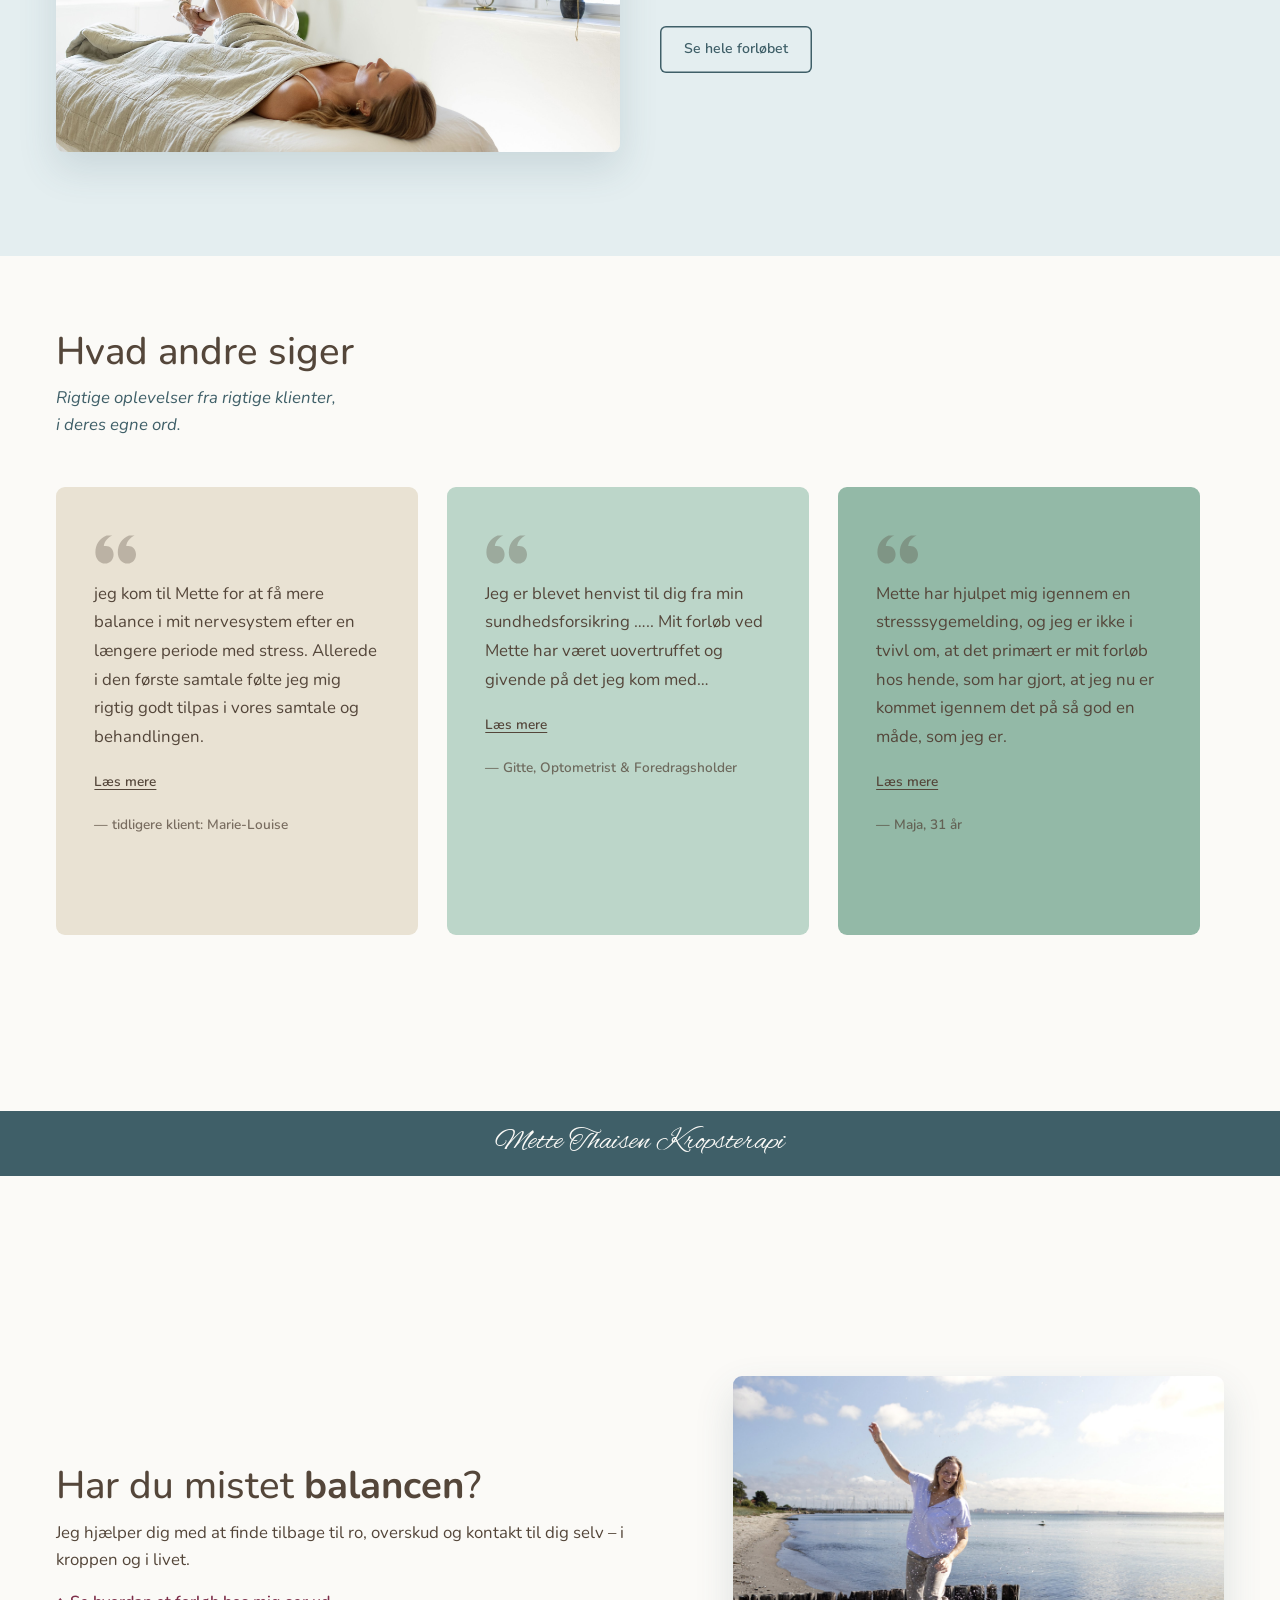
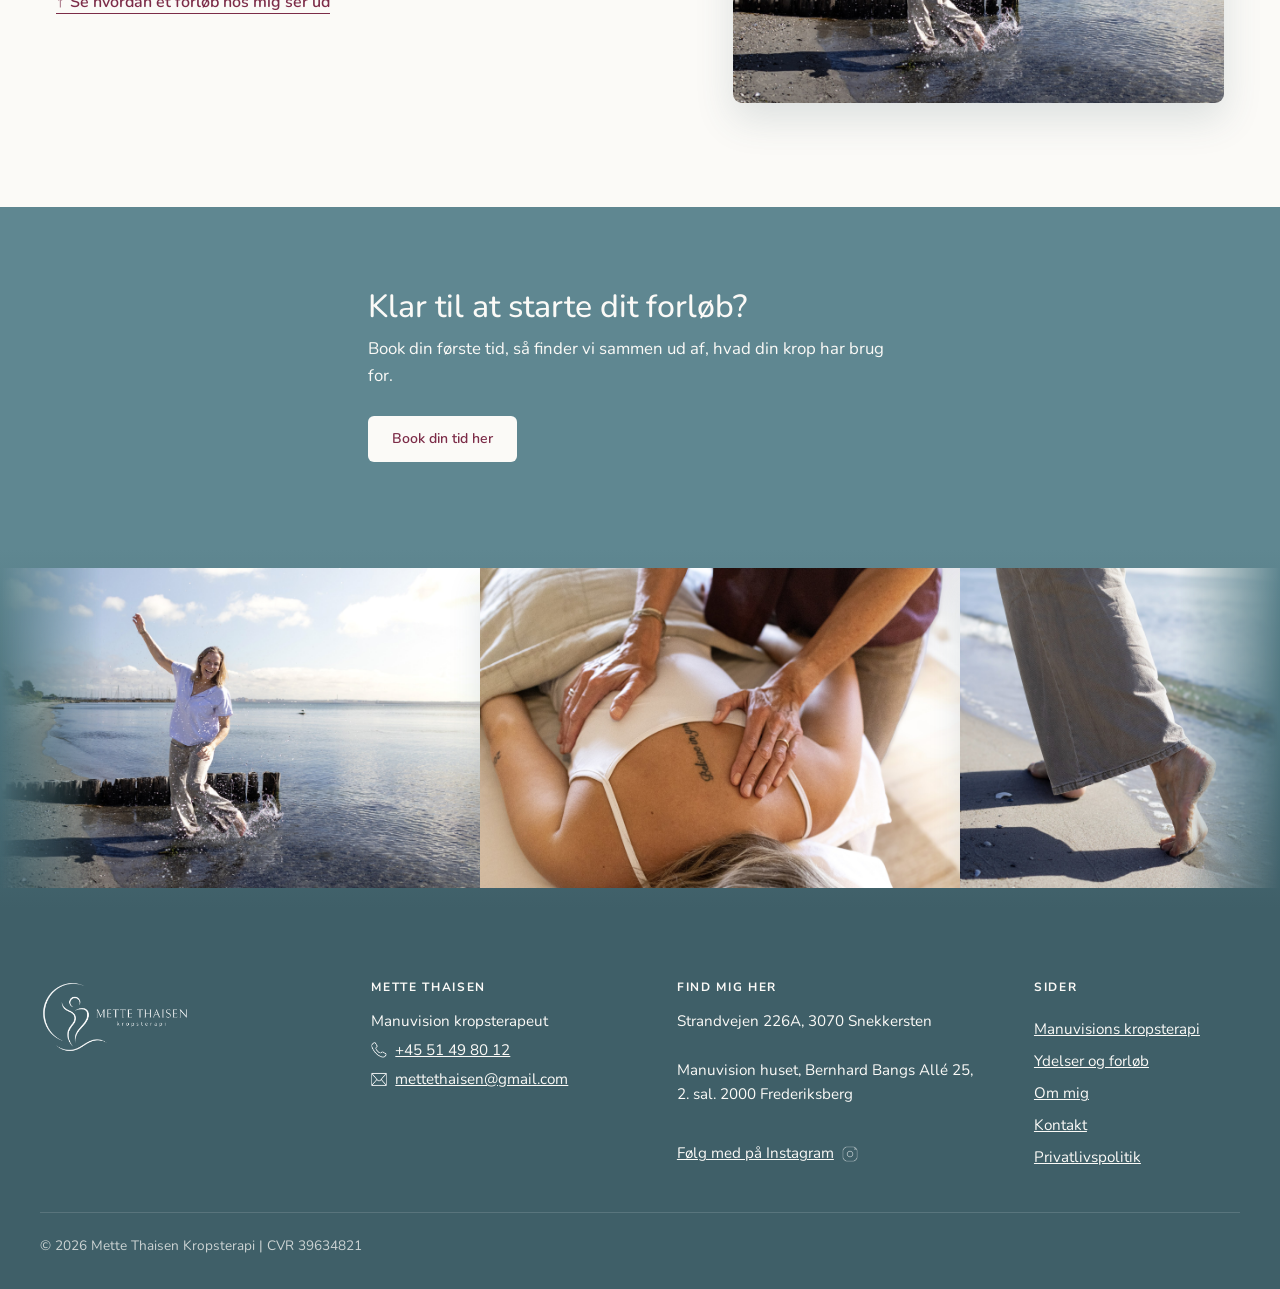
==== commit 61a402ff: "Refactor HTML structure and CSS transitions for improved readability and consistency; update image a" ====
--- a/index.html
+++ b/index.html
@@ -446,9 +446,11 @@
 
             <div class="footer-adresse">
                 <h2>Find mig her</h2>
-                <p>Manuvision huset, Bernhard Bangs Allé 25, 2. sal. 2000 Frederiksberg
-                    <br>Strandvejen 226A, 3070 Snekkersten
+                <p>Strandvejen 226A, 3070 Snekkersten <br> <br>Manuvision huset, Bernhard Bangs Allé 25, 2. sal. 2000
+                    Frederiksberg
+
                 </p>
+                <br>
                 <p><a href="https://www.instagram.com/mettethaisenkropsterapi/" target="_blank" rel="noopener">Følg med
                         på Instagram <img src="images/ikoner/instagram-hvid.png" alt="mette insta"></a>
                 </p>
--- a/css/base.css
+++ b/css/base.css
@@ -981,10 +981,10 @@
 
 @keyframes karrusel-scroll {
   from {
-  transform: translateX(0);
+    transform: translateX(0);
   }
   to {
-  transform: translateX(-50%); /* -50% fordi billederne ligger to gange */
+    transform: translateX(-50%); /* -50% fordi billederne ligger to gange */
   }
 }
 
@@ -1029,7 +1029,9 @@
 .js .reveal {
   opacity: 0;
   transform: translateY(22px);
-  transition: opacity 1s ease, transform 1s ease;
+  transition:
+    opacity 1s ease,
+    transform 1s ease;
 }
 
 .js .reveal.synlig {
@@ -1054,7 +1056,11 @@
 .knap-lys,
 .book-knap,
 .book-knap-desktop {
-  transition: background-color 0.3s ease, color 0.3s ease, transform 0.3s ease, box-shadow 0.3s ease;
+  transition:
+    background-color 0.3s ease,
+    color 0.3s ease,
+    transform 0.3s ease,
+    box-shadow 0.3s ease;
 }
 
 .knap:hover,
@@ -1068,7 +1074,9 @@
 .gruppe,
 .trin,
 .udtalelser blockquote {
-  transition: transform 0.4s ease, box-shadow 0.4s ease;
+  transition:
+    transform 0.4s ease,
+    box-shadow 0.4s ease;
 }
 
 .pris-kort:hover,
@@ -1293,7 +1301,9 @@
 .book-foto,
 .hvorfor-billede,
 .tryg-rum img {
-  transition: transform 0.9s ease, box-shadow 0.6s ease;
+  transition:
+    transform 0.9s ease,
+    box-shadow 0.6s ease;
   box-shadow: 0 16px 38px rgba(63, 95, 104, 0.16);
 }
 
@@ -1356,5 +1366,6 @@
     /* logoets figur i de rigtige farver: bordeaux streger og petroleum figur */
     background: url(../images/logoer/logo-ikon-farve.png) center / contain no-repeat;
     pointer-events: none;
-  }
-}
+    margin-right: 9rem;
+  }
+}
--- a/css/index.css
+++ b/css/index.css
@@ -114,14 +114,15 @@
   margin-bottom: 3rem;
 }
 
-/* Fotoet vises i sine egne proportioner (stående 2:3), så ansigtet ikke skæres af */
+/* Fotoet er beskåret til 4:5 (stående), så ansigtet og hænderne er med */
 .billede-kort img.kort-billede {
   width: 100%;
   object-fit: cover;
 }
 
 .om-mig-kort .kort-billede {
-  aspect-ratio: 2 / 3;
+  aspect-ratio: 4 / 5; /* beskåret så Mette ses fra stranden og ned til knæene */
+  object-position: center top;
   max-width: 26rem;
 }
 
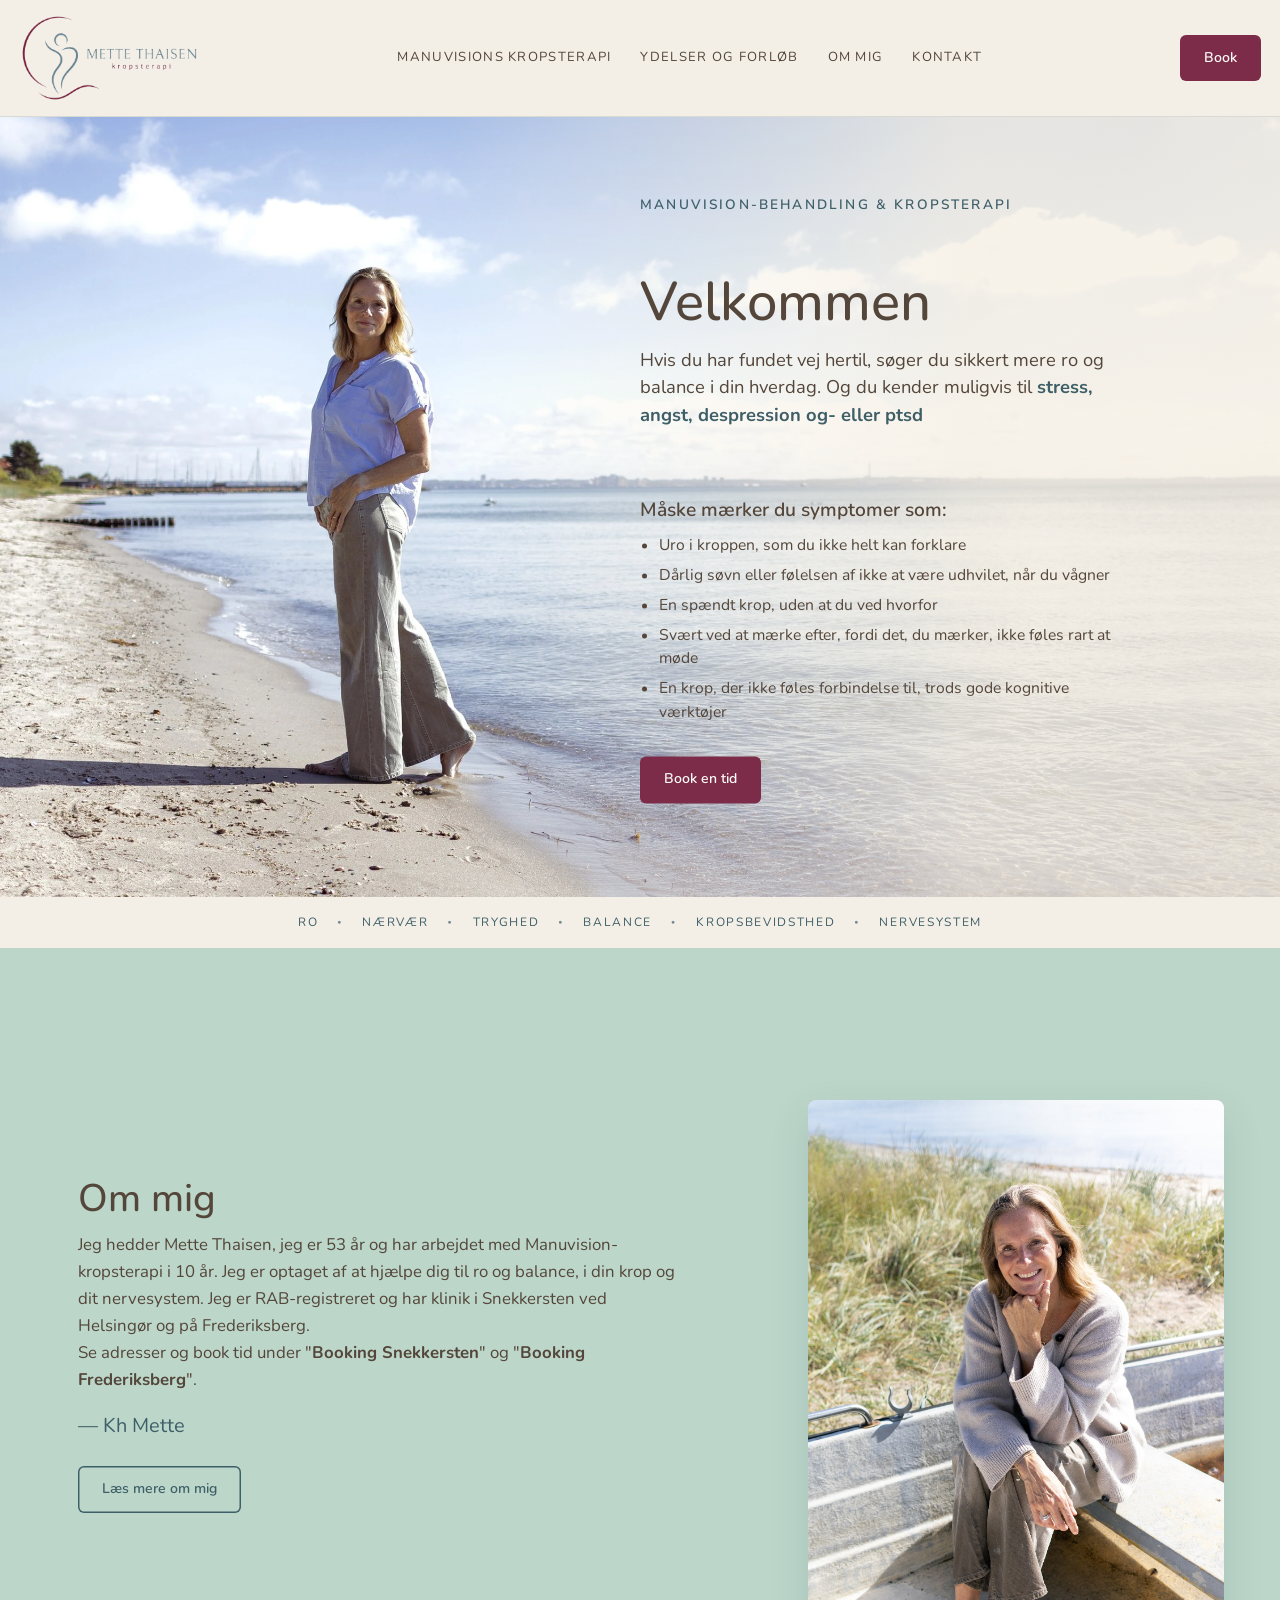
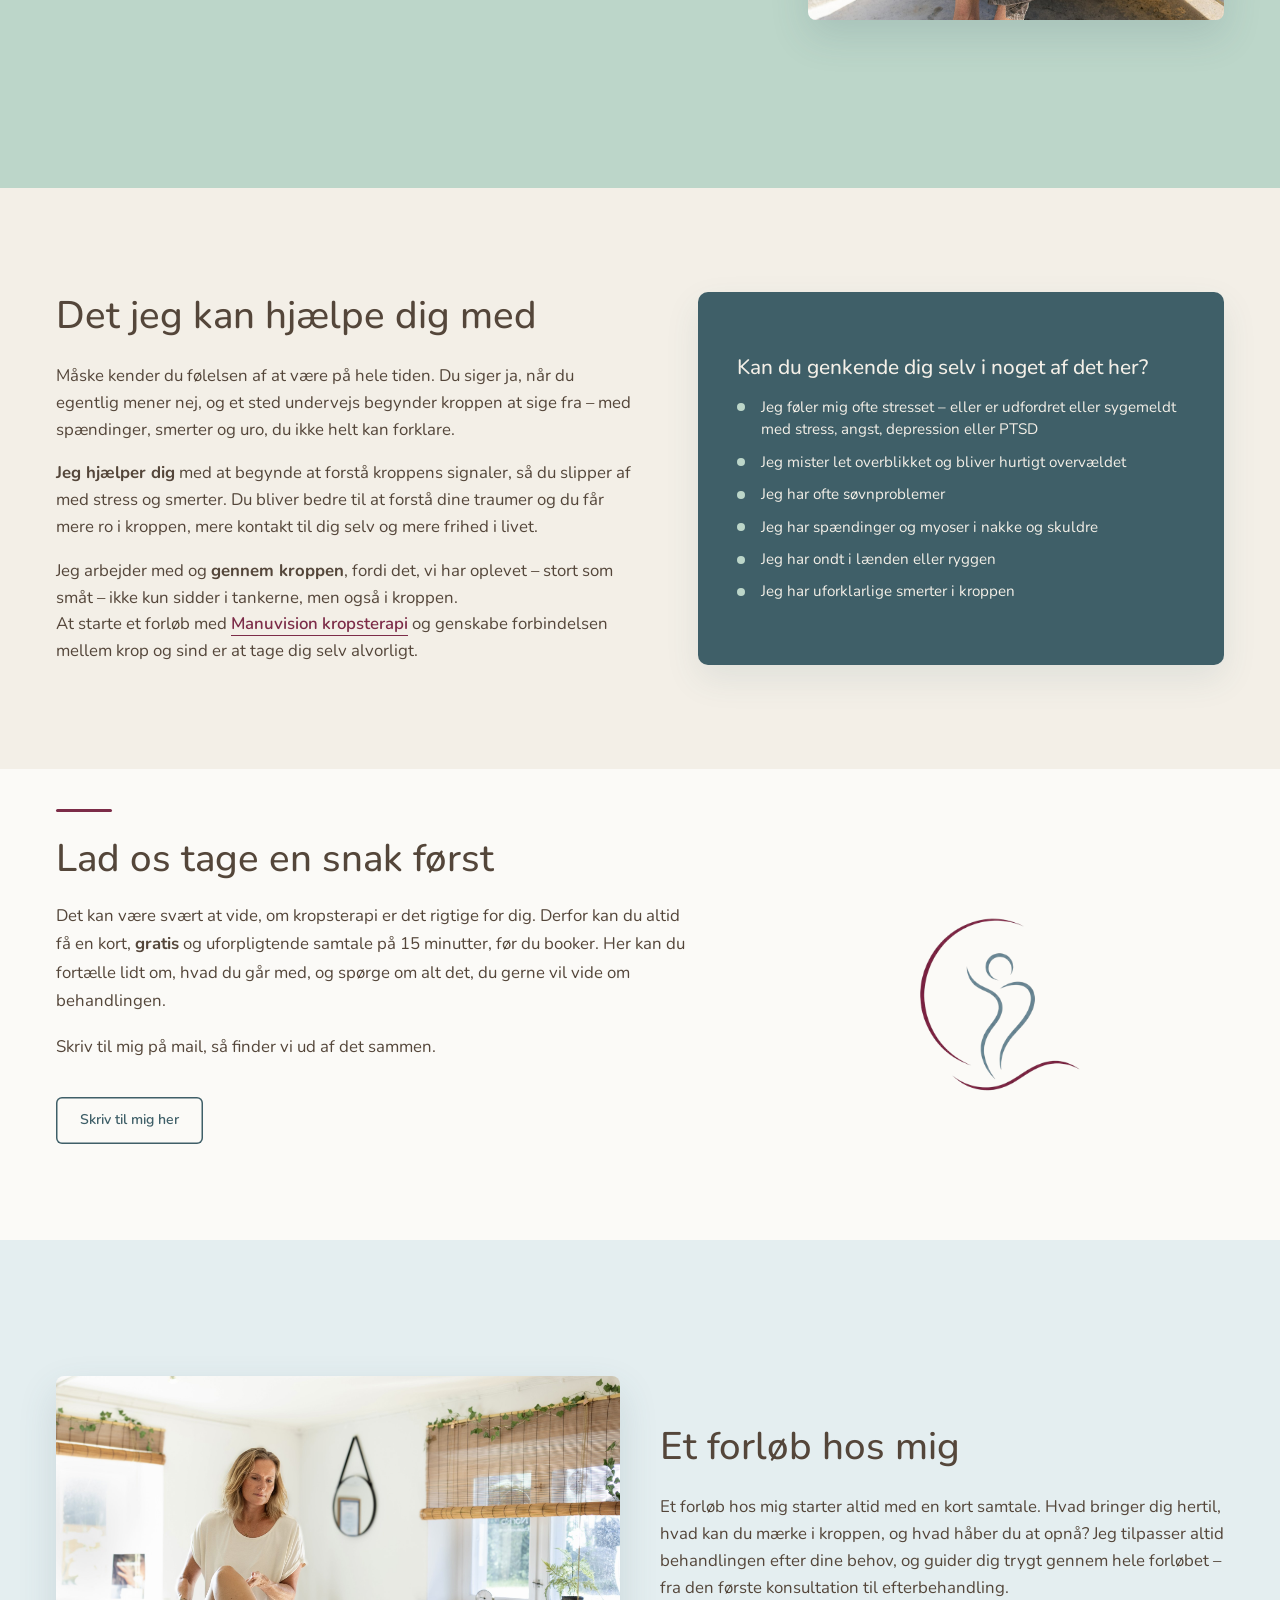
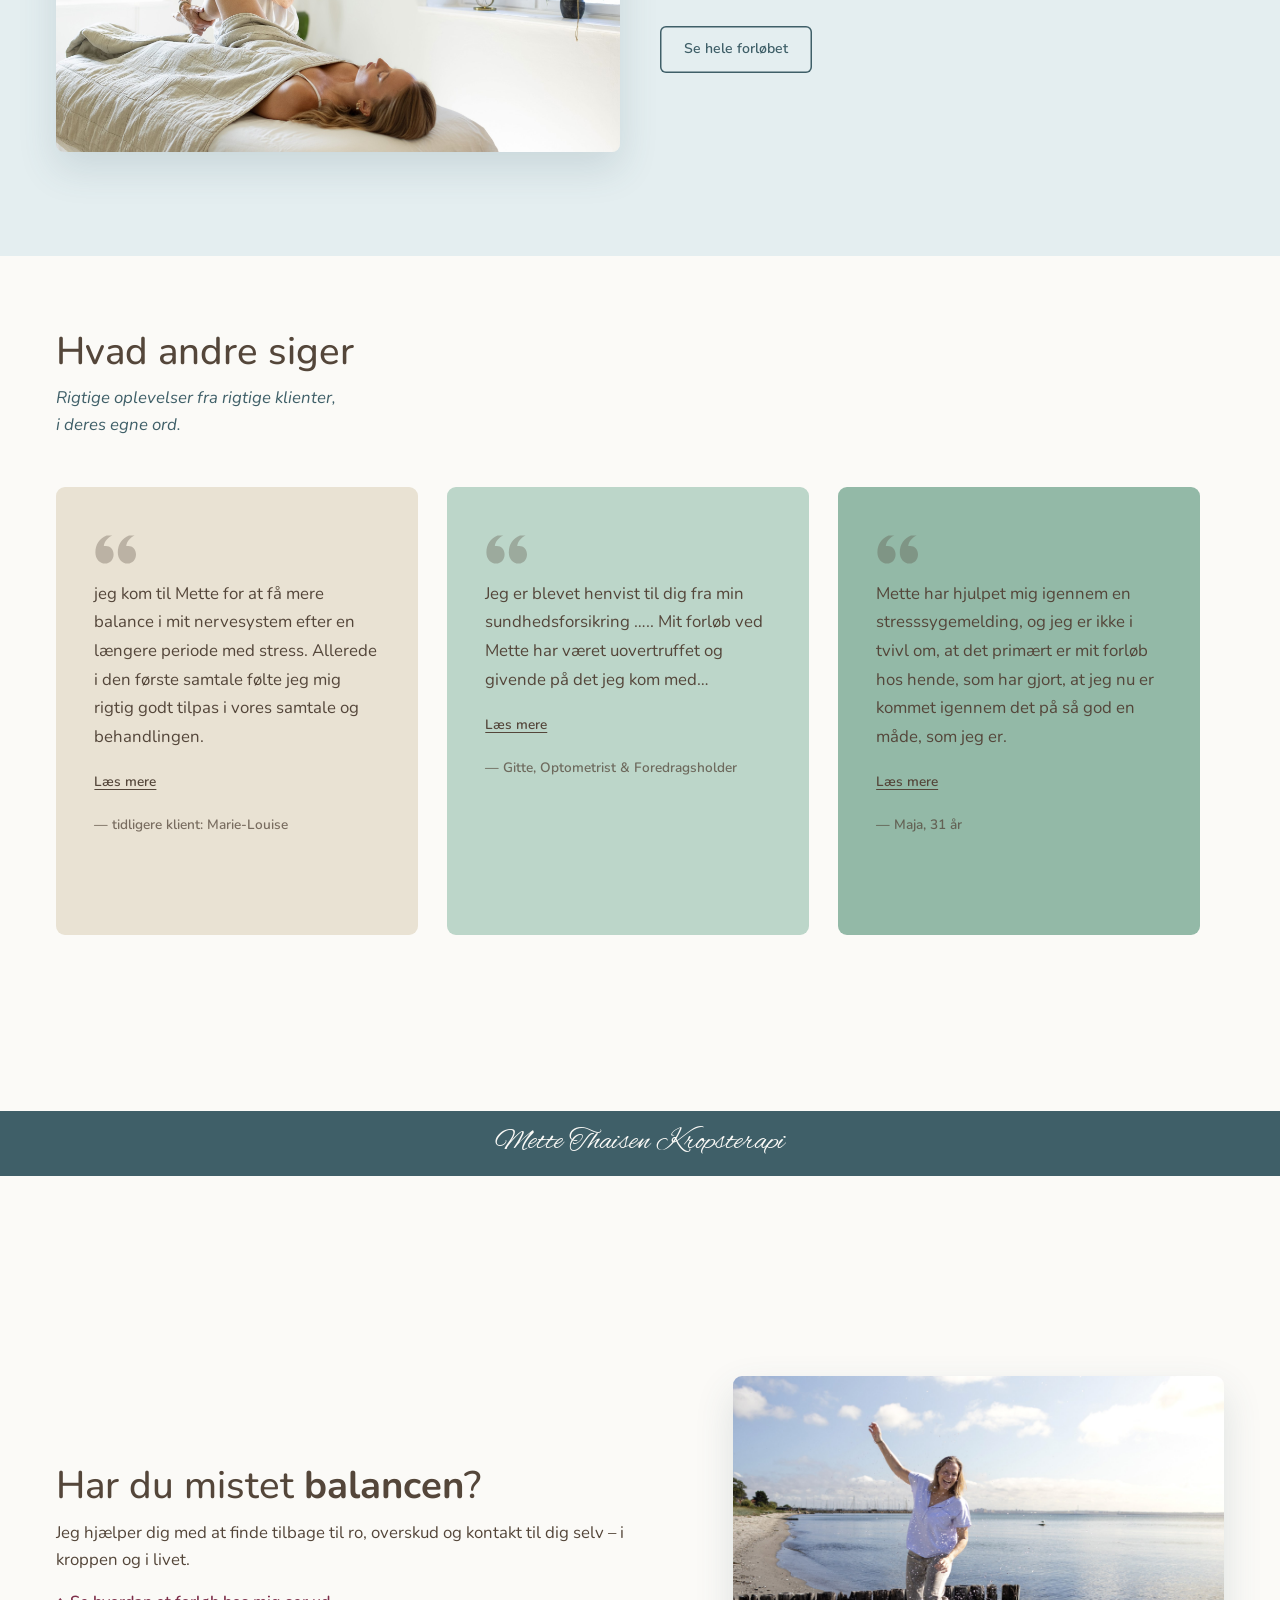
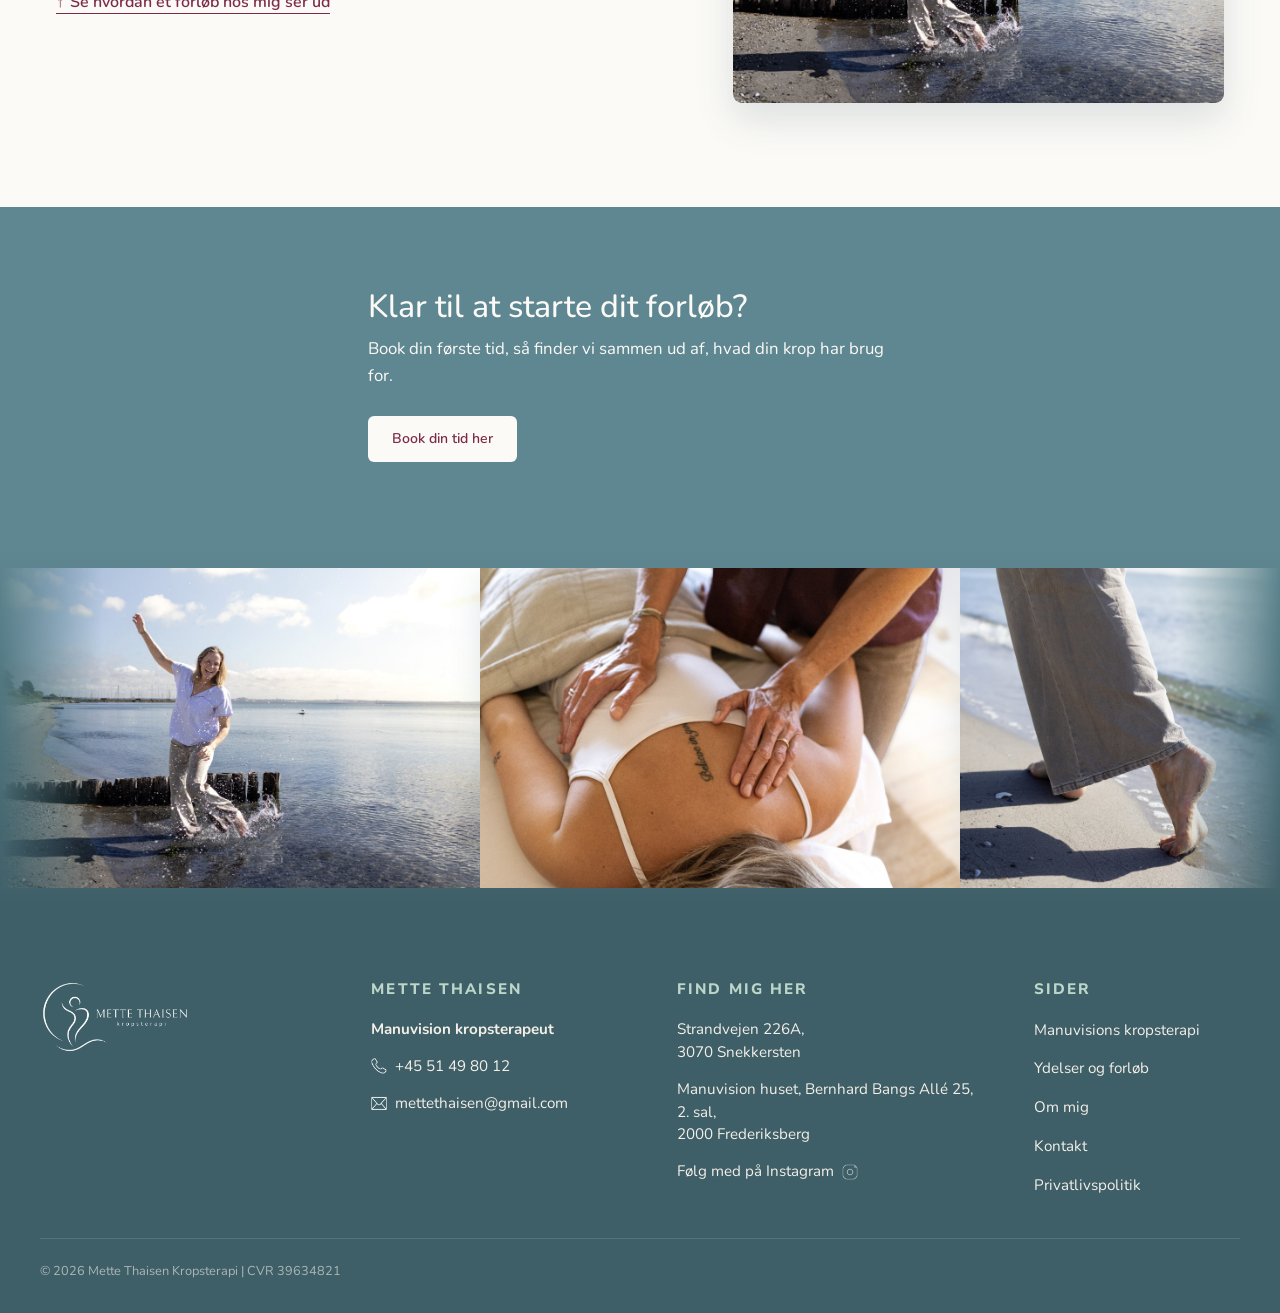
==== commit 73ef839b: "Flere finjusteringer: ikon, footer, Forløbets gang og mindre knapper - To-farvet logo-ikon og kort b" ====
--- a/index.html
+++ b/index.html
@@ -446,11 +446,8 @@
 
             <div class="footer-adresse">
                 <h2>Find mig her</h2>
-                <p>Strandvejen 226A, 3070 Snekkersten <br> <br>Manuvision huset, Bernhard Bangs Allé 25, 2. sal. 2000
-                    Frederiksberg
-
-                </p>
-                <br>
+                <p>Strandvejen 226A,<br>3070 Snekkersten</p>
+                <p>Manuvision huset, Bernhard Bangs Allé 25, 2. sal,<br>2000 Frederiksberg</p>
                 <p><a href="https://www.instagram.com/mettethaisenkropsterapi/" target="_blank" rel="noopener">Følg med
                         på Instagram <img src="images/ikoner/instagram-hvid.png" alt="mette insta"></a>
                 </p>
--- a/css/base.css
+++ b/css/base.css
@@ -833,10 +833,14 @@
   }
 }
 
+/* FOOTER – tydeligt hierarki:
+   1. spalte-overskrifter: store, fede og i lys salvie
+   2. brødtekst og links: almindelig størrelse i creme
+   3. nederste linje (copyright): lille og dæmpet */
 footer {
   background-color: var(--petroleum-moerk);
-  color: var(--hvid);
-  padding: 3.5rem 1.8rem 2rem;
+  color: var(--creme);
+  padding: 4rem 1.8rem 2rem;
 }
 
 /* Fire spalter på computer (logo, kontakt, find mig, sider). På mobil
@@ -850,11 +854,12 @@
 
 footer h2 {
   font-family: var(--font-label);
-  font-size: var(--fs-label);
-  font-weight: 700;
+  font-size: 0.95rem;
+  font-weight: 800;
   letter-spacing: 0.14em;
   text-transform: uppercase;
-  margin: 0 0 0.9rem 0;
+  color: var(--salvie-lys);
+  margin: 0 0 1rem 0;
 }
 
 .footer-logo img {
@@ -862,12 +867,33 @@
 }
 
 footer p {
-  margin: 0.3rem 0;
+  margin: 0;
   font-size: var(--fs-small);
-}
-
-.footer-kontakt p,
-.footer-adresse p {
+  line-height: 1.5;
+}
+
+/* Alle tre spalter har samme rytme: overskrift, så rækker med samme
+   afstand imellem, så de flugter på tværs */
+.footer-kontakt,
+.footer-adresse,
+.footer-sider {
+  display: grid;
+  align-content: start;
+  gap: 0.9rem;
+}
+
+.footer-kontakt h2,
+.footer-adresse h2,
+.footer-sider h2 {
+  margin: 0 0 0.3rem;
+}
+
+/* Rollen under navnet er lidt fremhævet */
+.footer-kontakt p:first-of-type {
+  font-weight: 700;
+}
+
+.footer-kontakt p {
   display: flex;
   align-items: center;
   gap: 0.5rem;
@@ -880,20 +906,16 @@
 }
 
 footer a {
-  color: var(--hvid);
+  color: var(--creme);
   display: inline-flex;
   align-items: center;
   gap: 0.5rem;
+  text-decoration: none; /* ingen understregning, før man peger på dem */
 }
 
 footer a:hover {
-  text-decoration: none;
-  opacity: 0.8;
-}
-
-.footer-sider {
-  display: grid;
-  gap: 0.4rem;
+  text-decoration: underline;
+  text-underline-offset: 3px;
 }
 
 .footer-sider a {
@@ -906,8 +928,8 @@
   margin: 2.6rem auto 0;
   padding-top: 1.4rem;
   border-top: 1px solid rgba(255, 255, 255, 0.18);
-  font-size: var(--fs-note);
-  opacity: 0.75;
+  font-size: 0.8rem;
+  opacity: 0.6;
   text-align: left;
 }
 
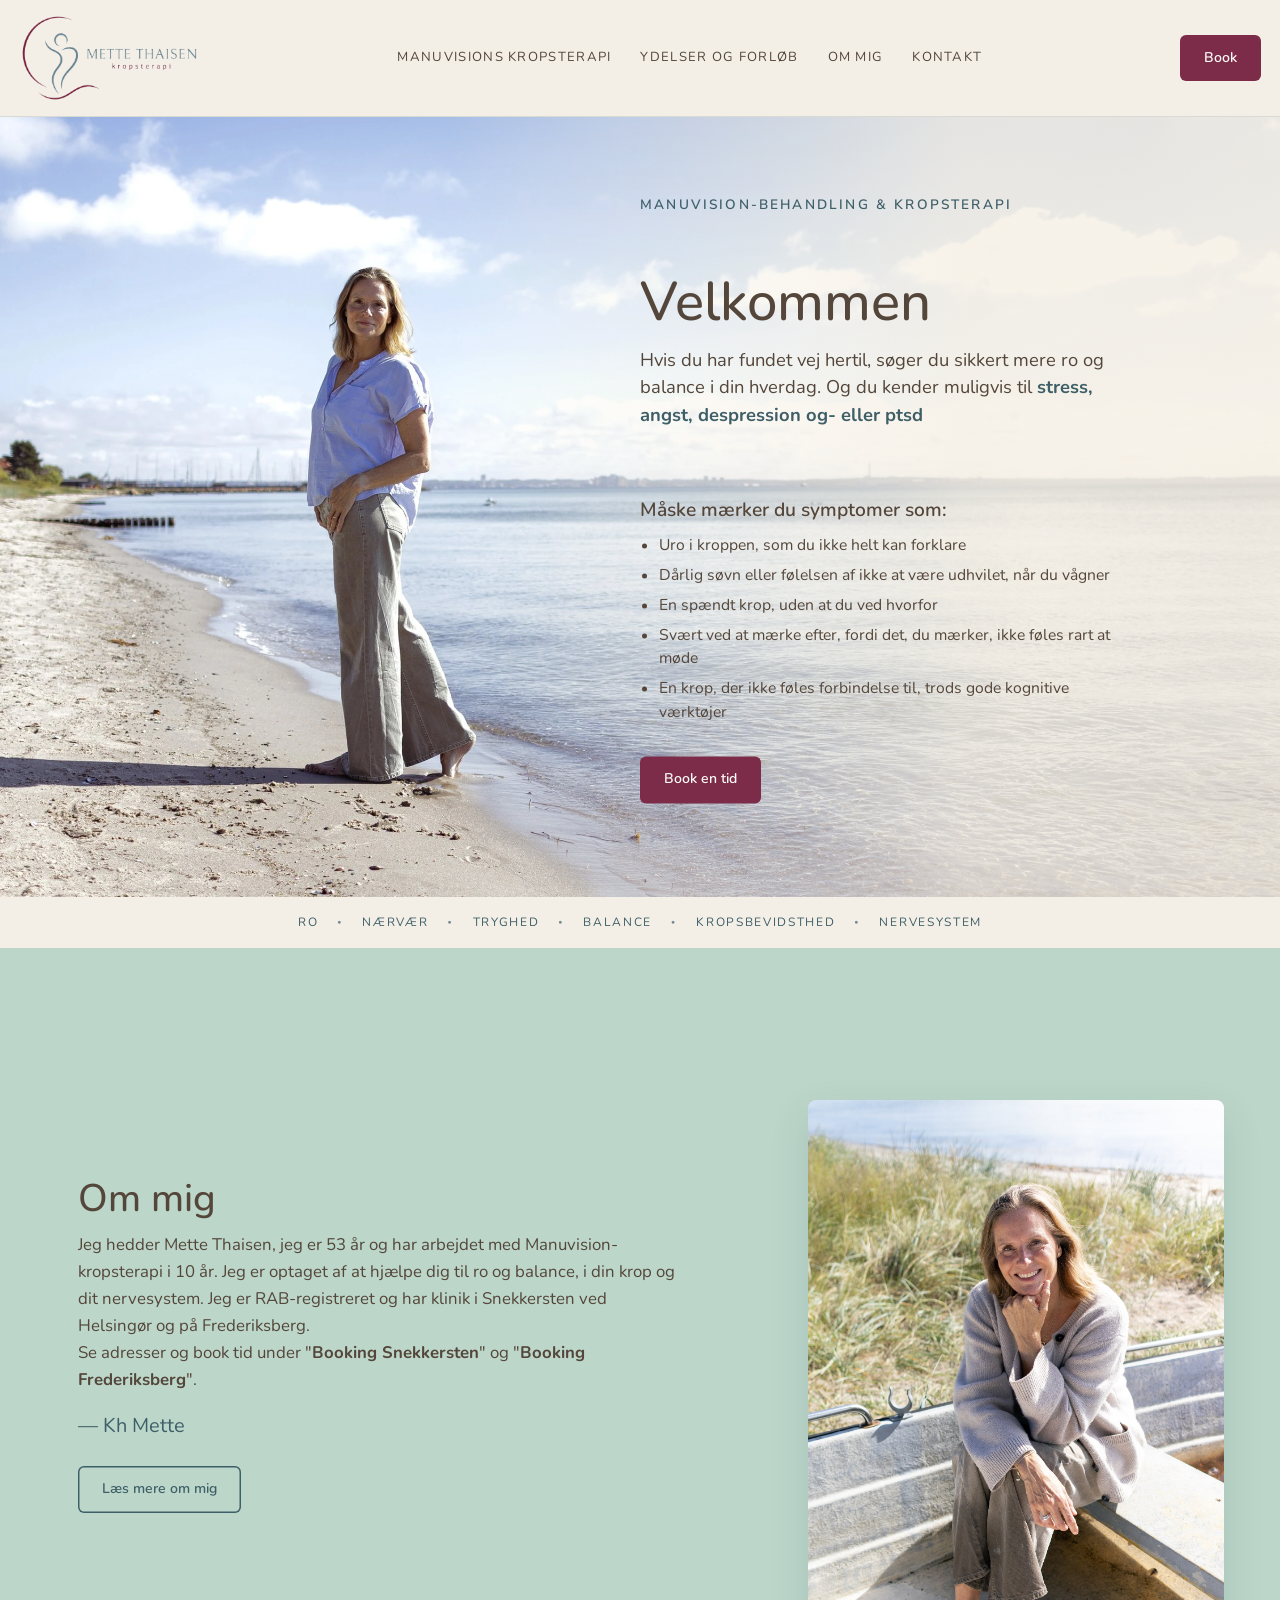
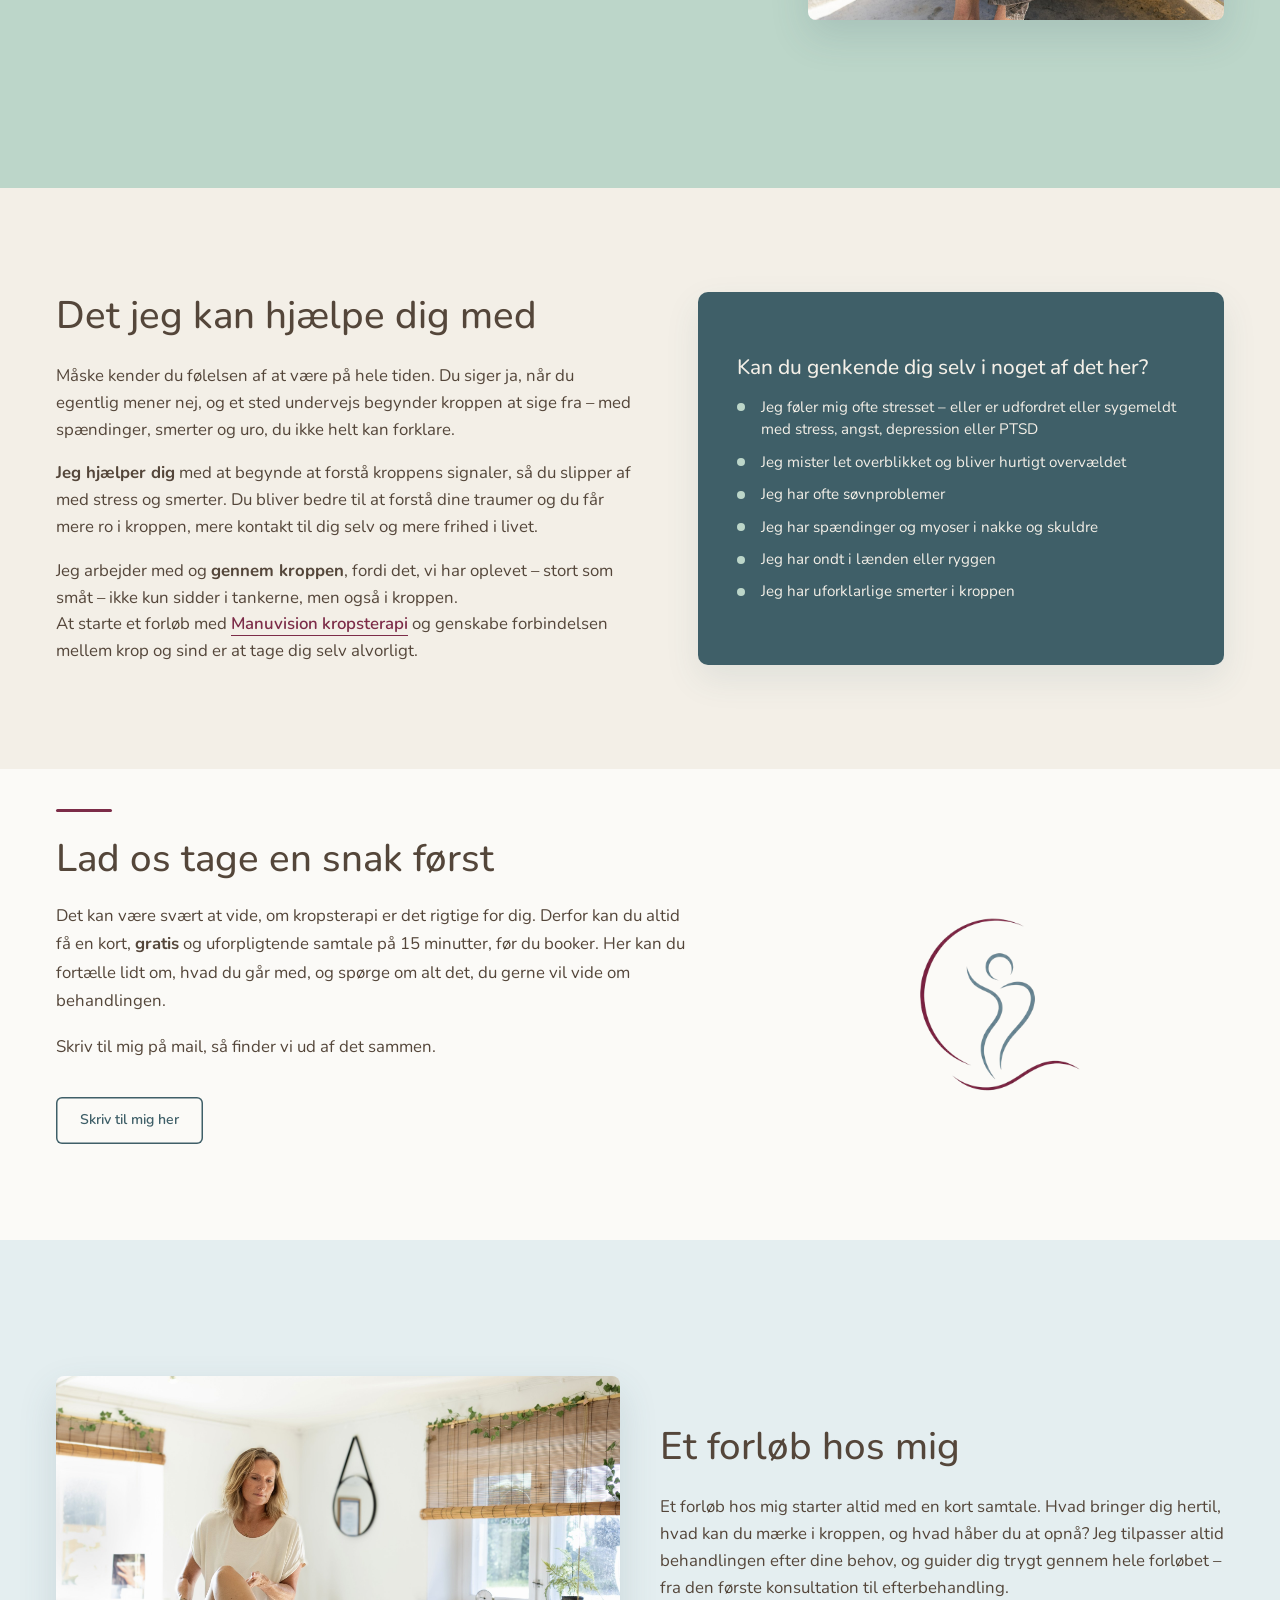
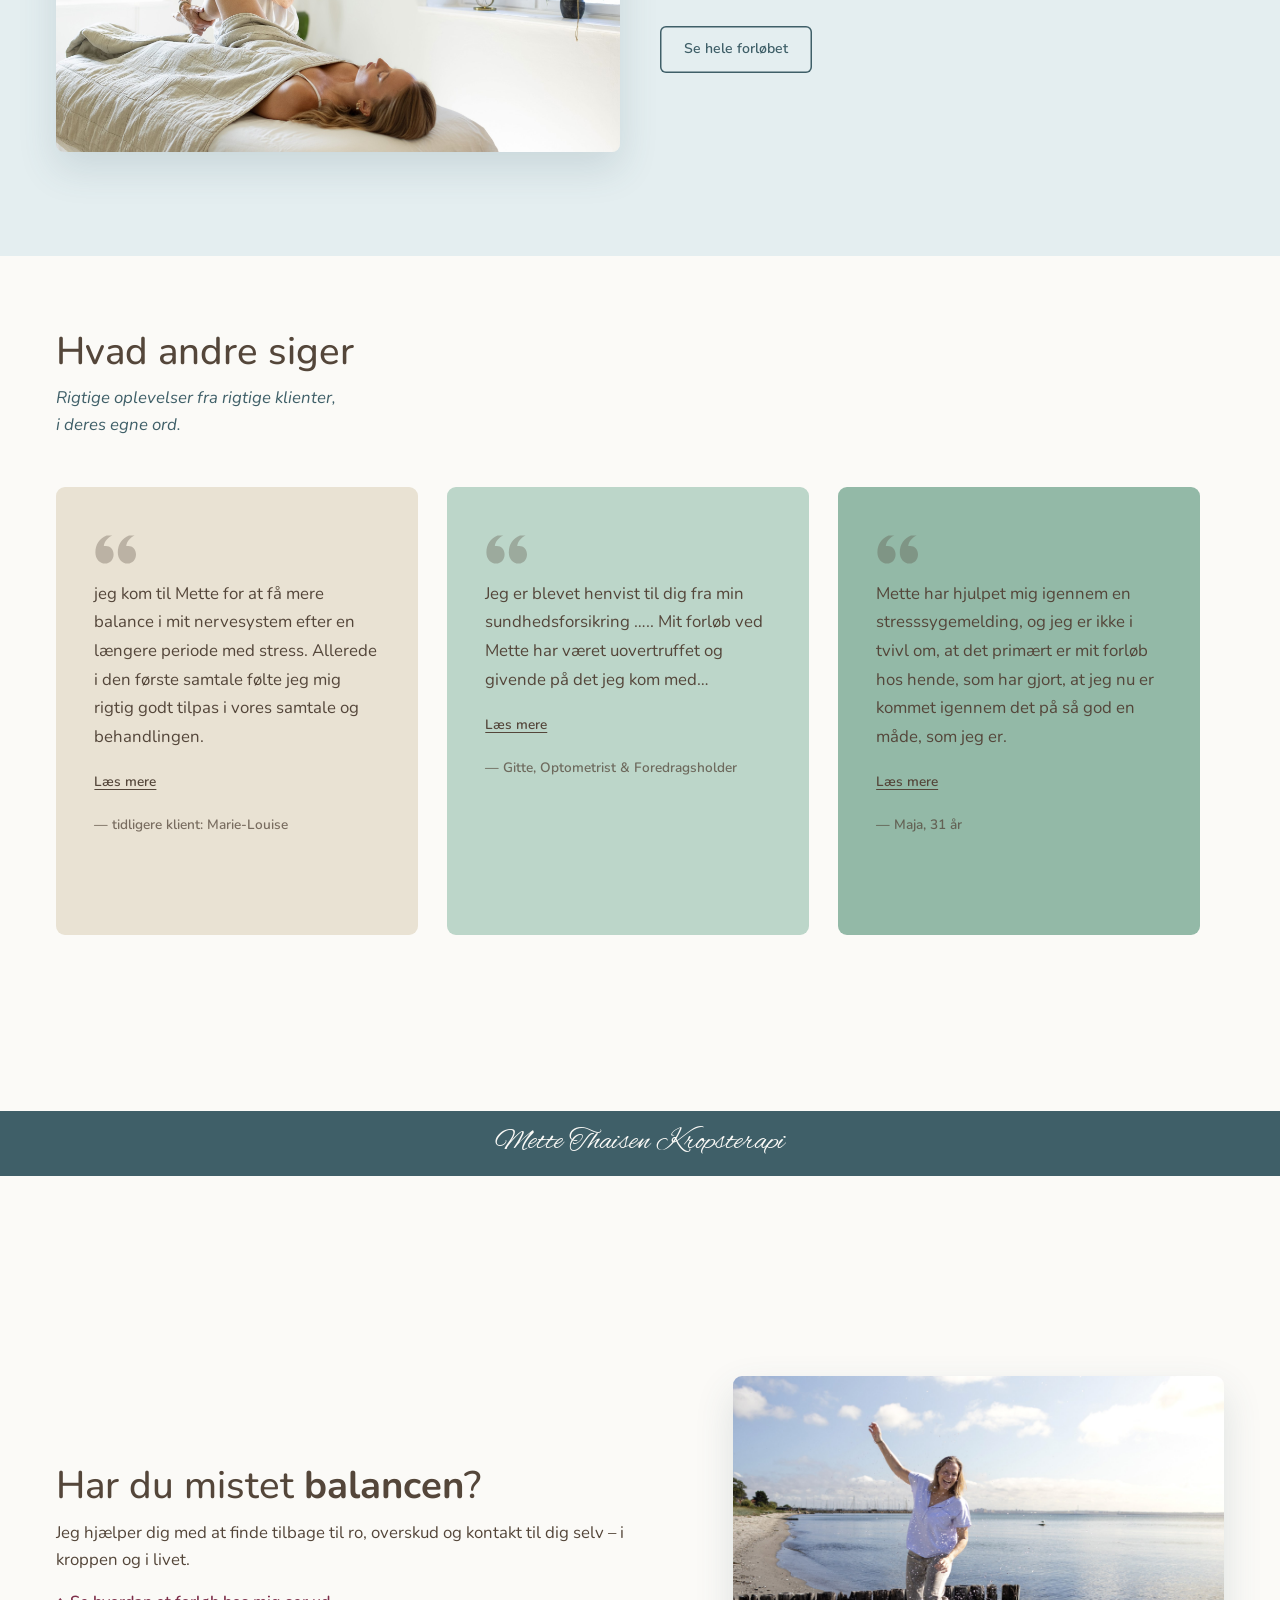
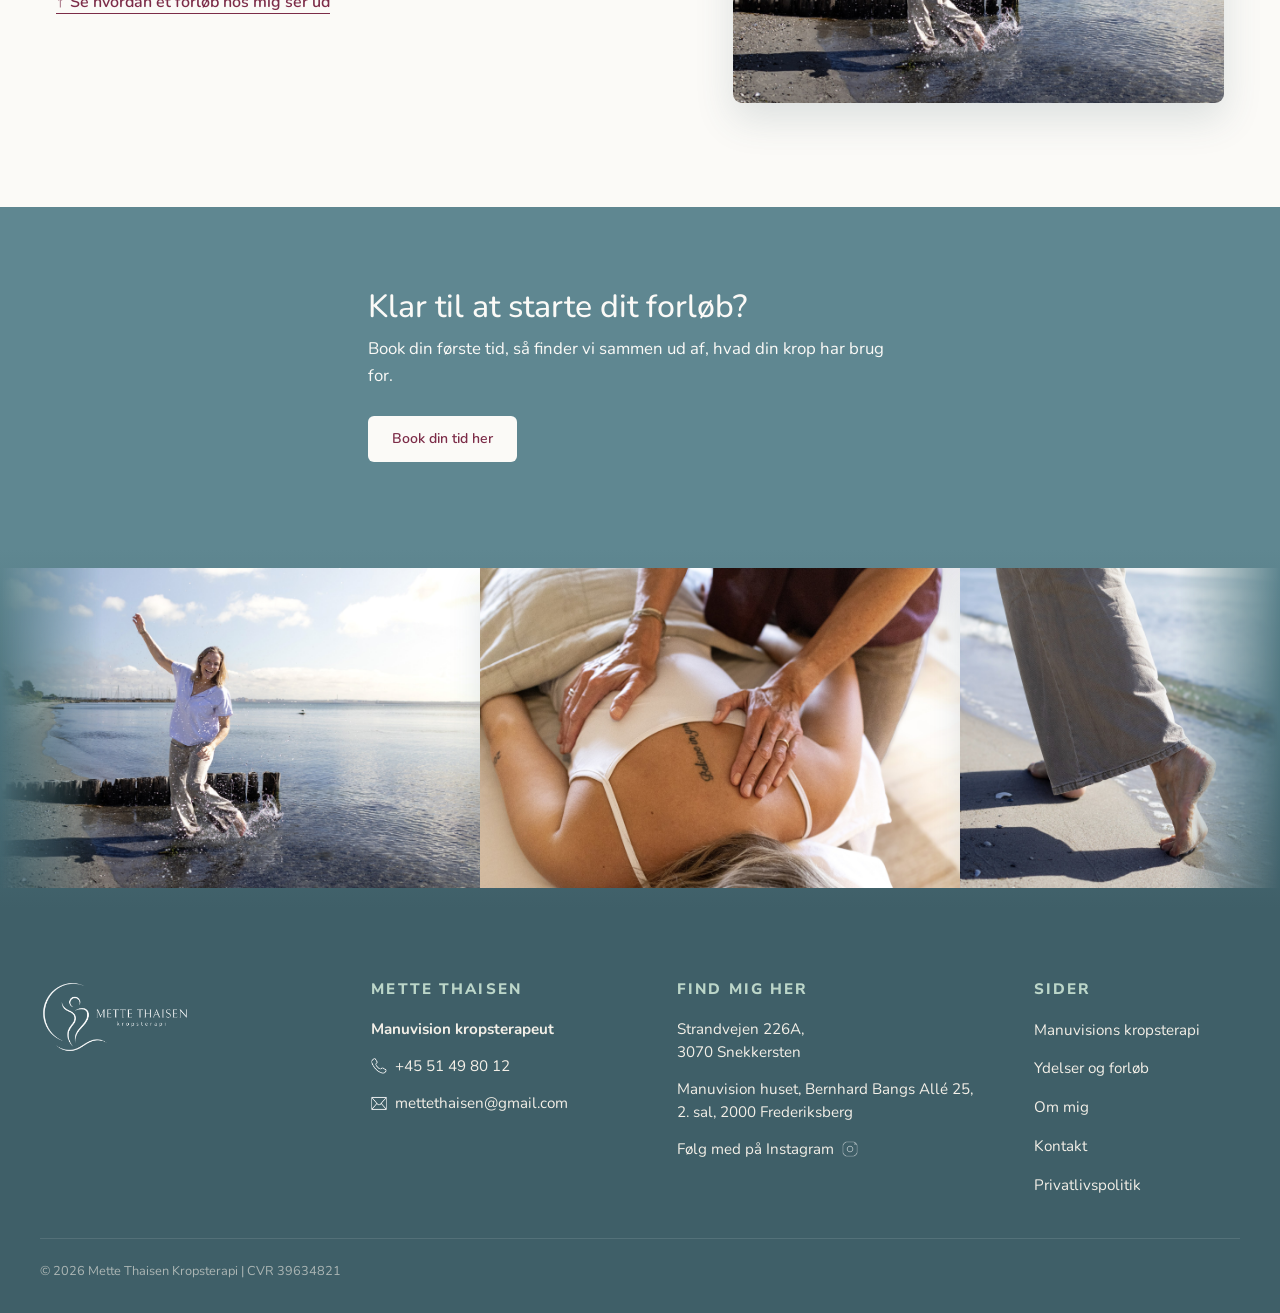
==== commit 7883ef10: "Footer: postnummer på samme linje som adressen Co-Authored-By: Claude Sonnet 5.5 <noreply@anthropic." ====
--- a/index.html
+++ b/index.html
@@ -447,7 +447,7 @@
             <div class="footer-adresse">
                 <h2>Find mig her</h2>
                 <p>Strandvejen 226A,<br>3070 Snekkersten</p>
-                <p>Manuvision huset, Bernhard Bangs Allé 25, 2. sal,<br>2000 Frederiksberg</p>
+                <p>Manuvision huset, Bernhard Bangs Allé 25, 2.&nbsp;sal, 2000&nbsp;Frederiksberg</p>
                 <p><a href="https://www.instagram.com/mettethaisenkropsterapi/" target="_blank" rel="noopener">Følg med
                         på Instagram <img src="images/ikoner/instagram-hvid.png" alt="mette insta"></a>
                 </p>
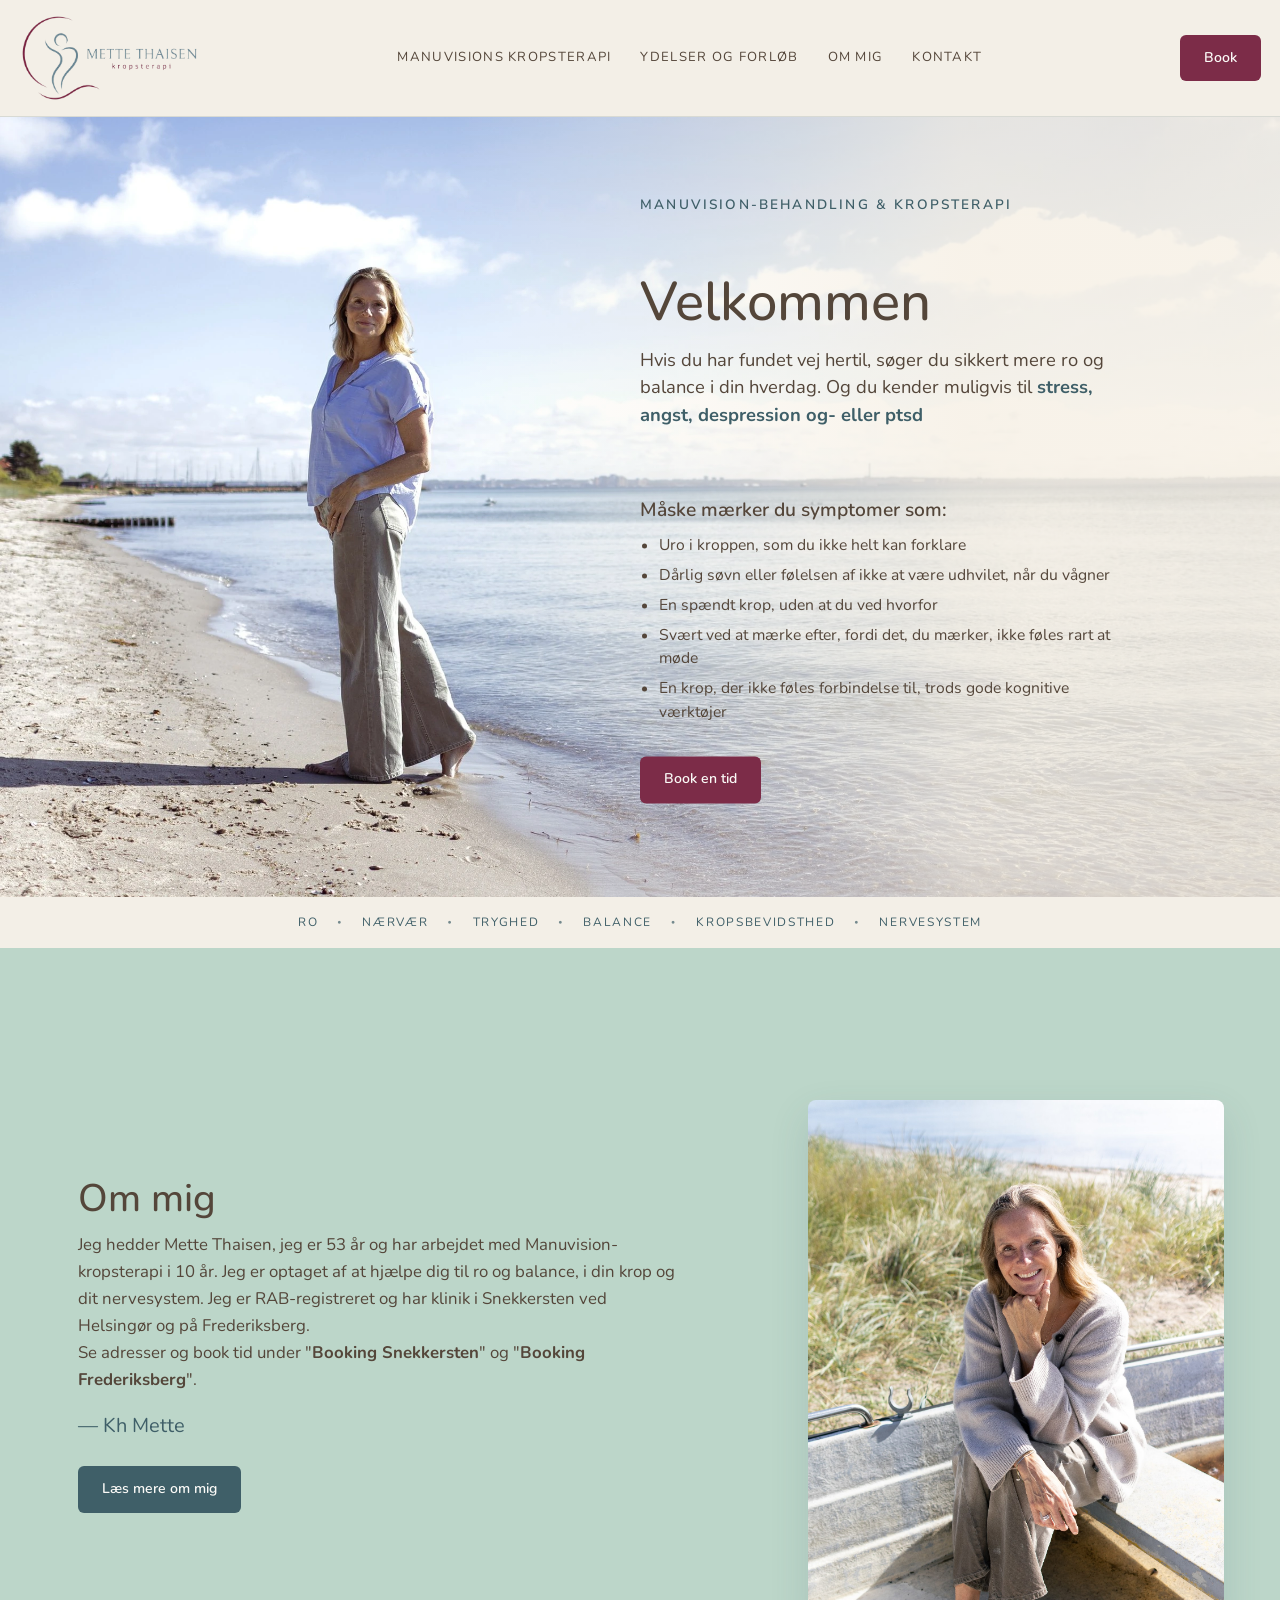
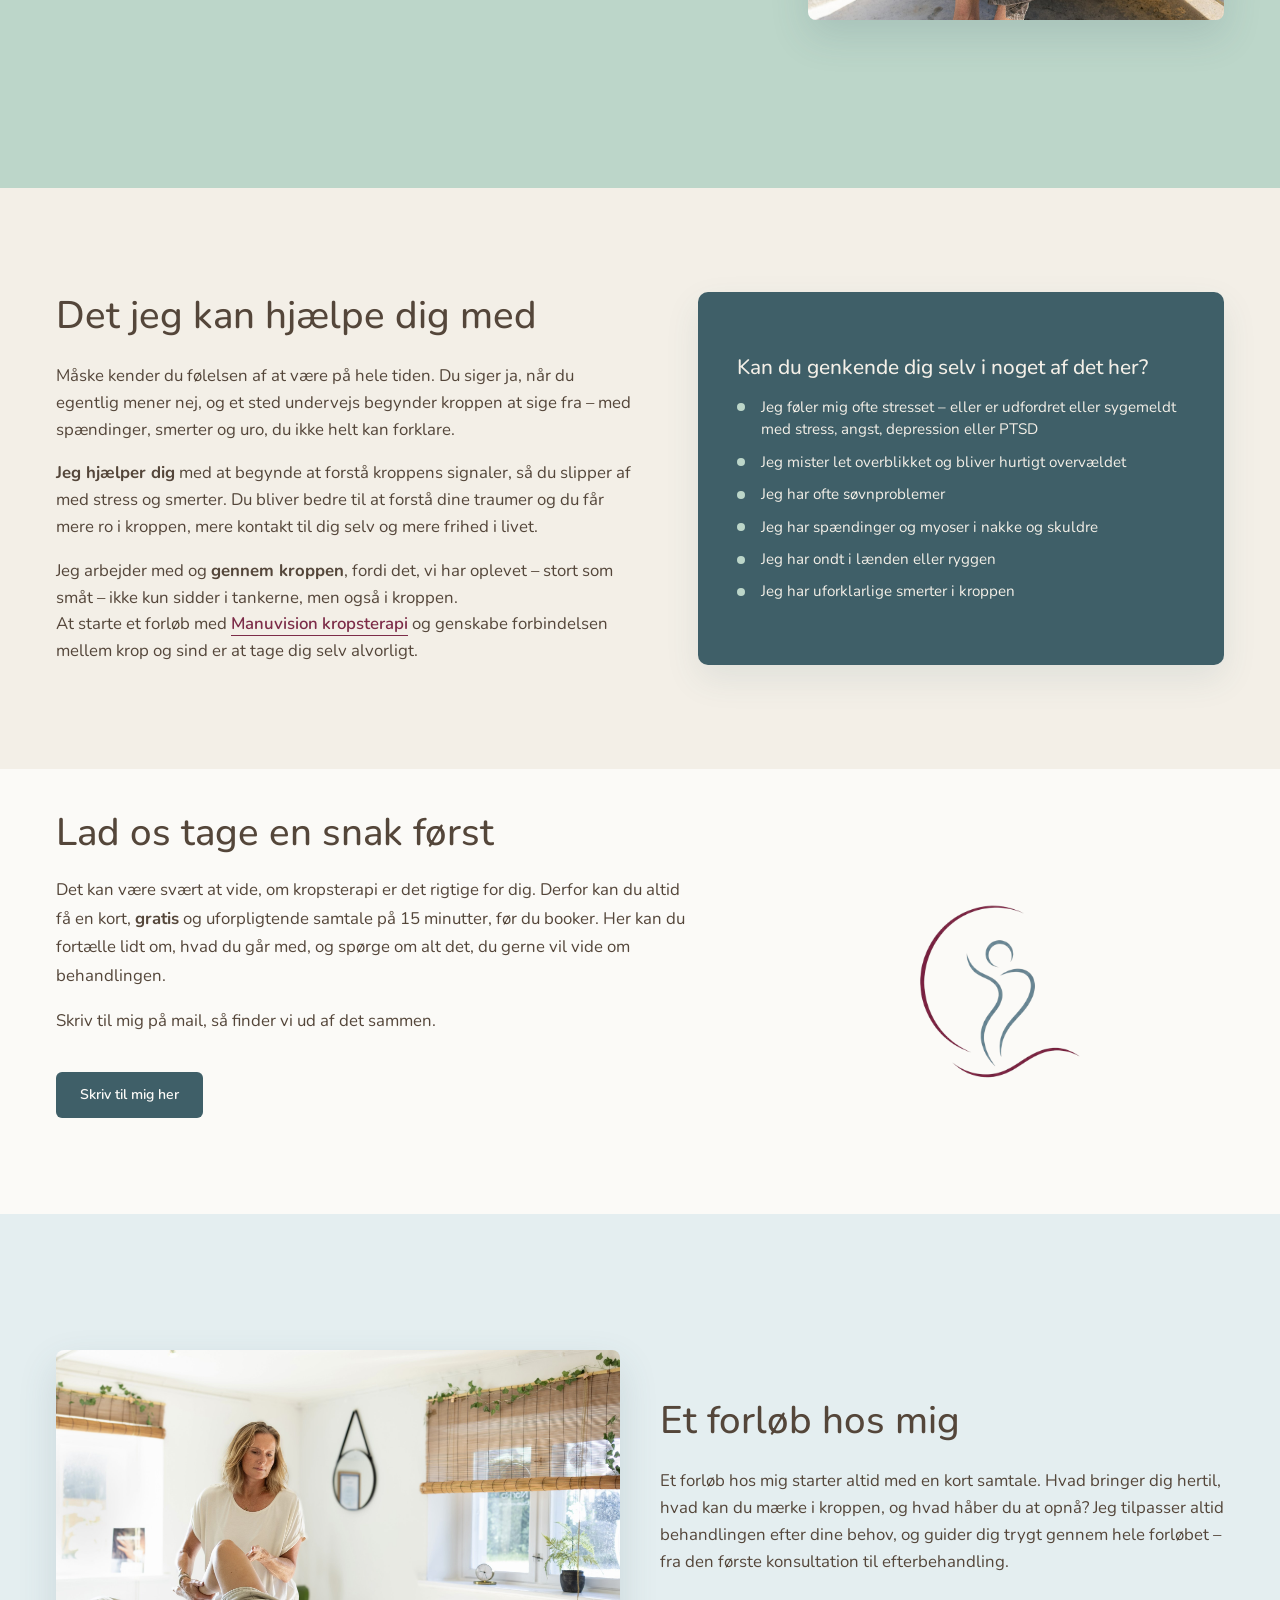
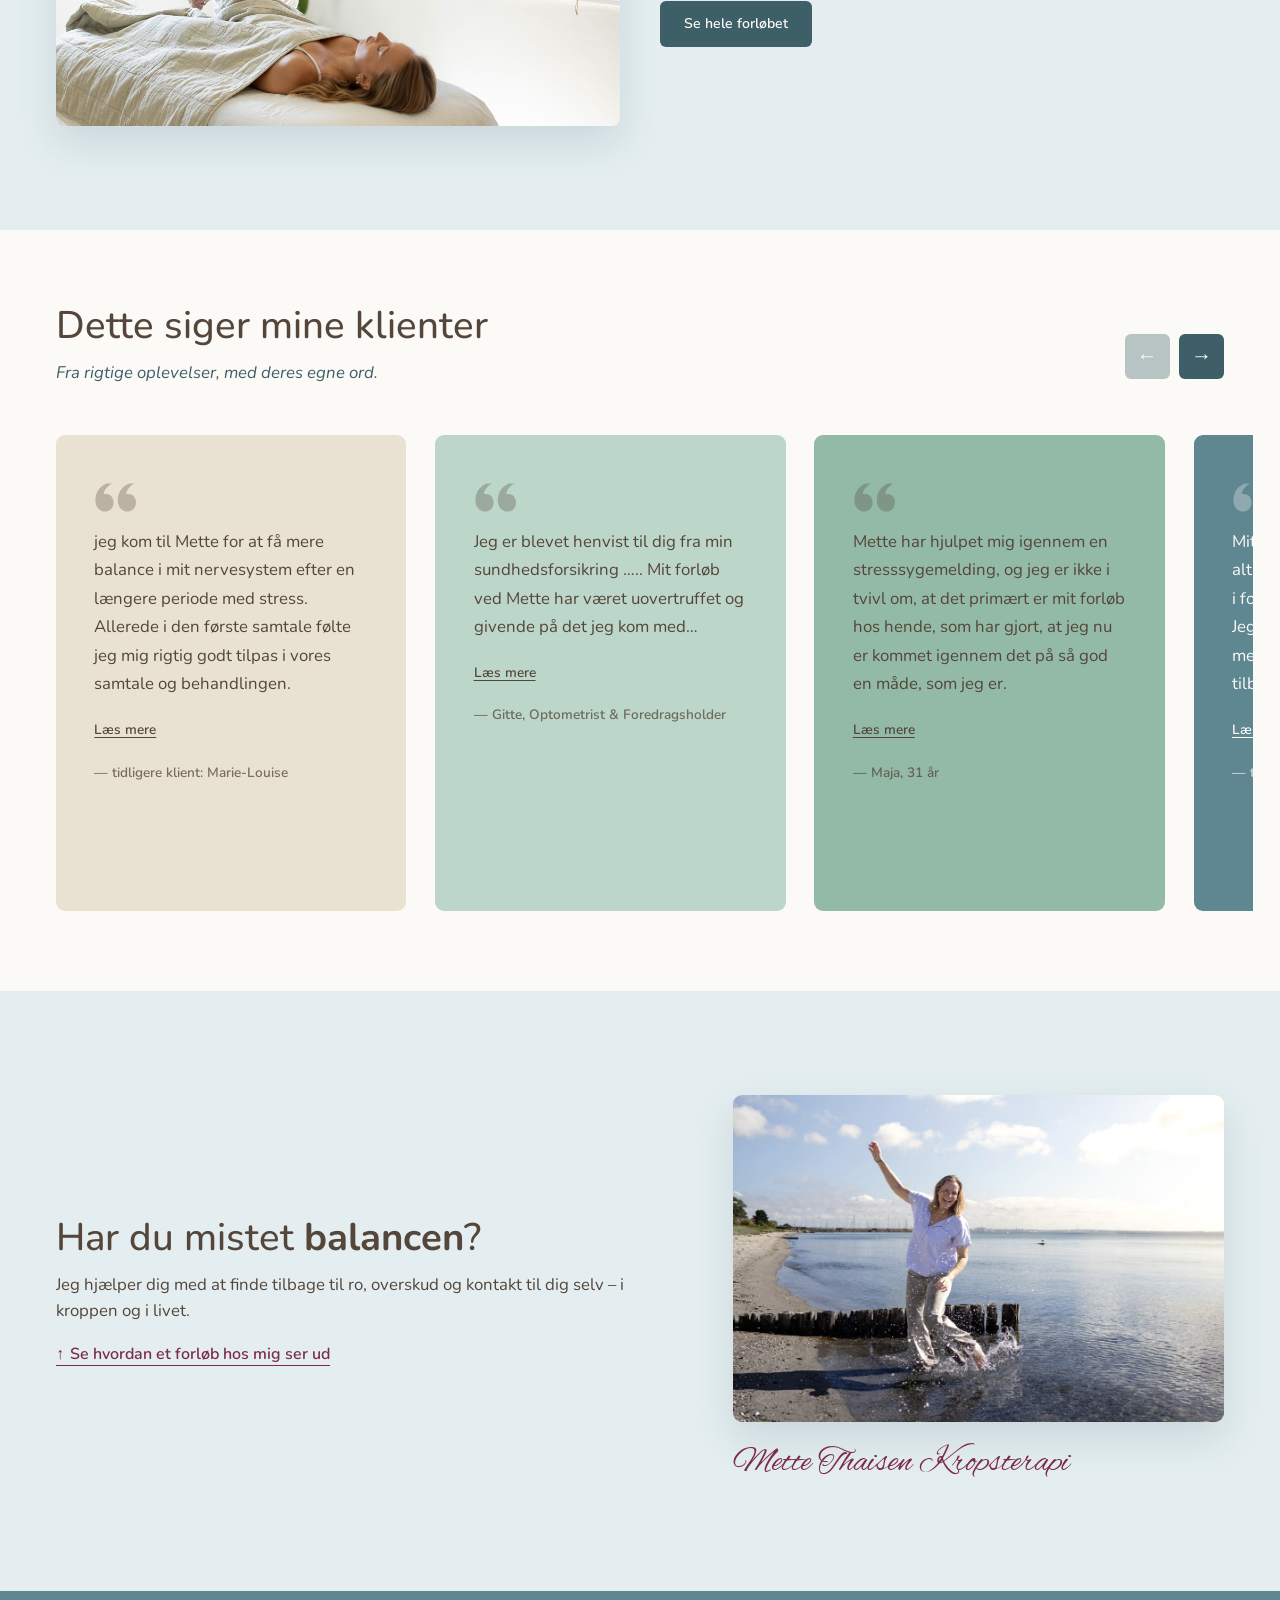
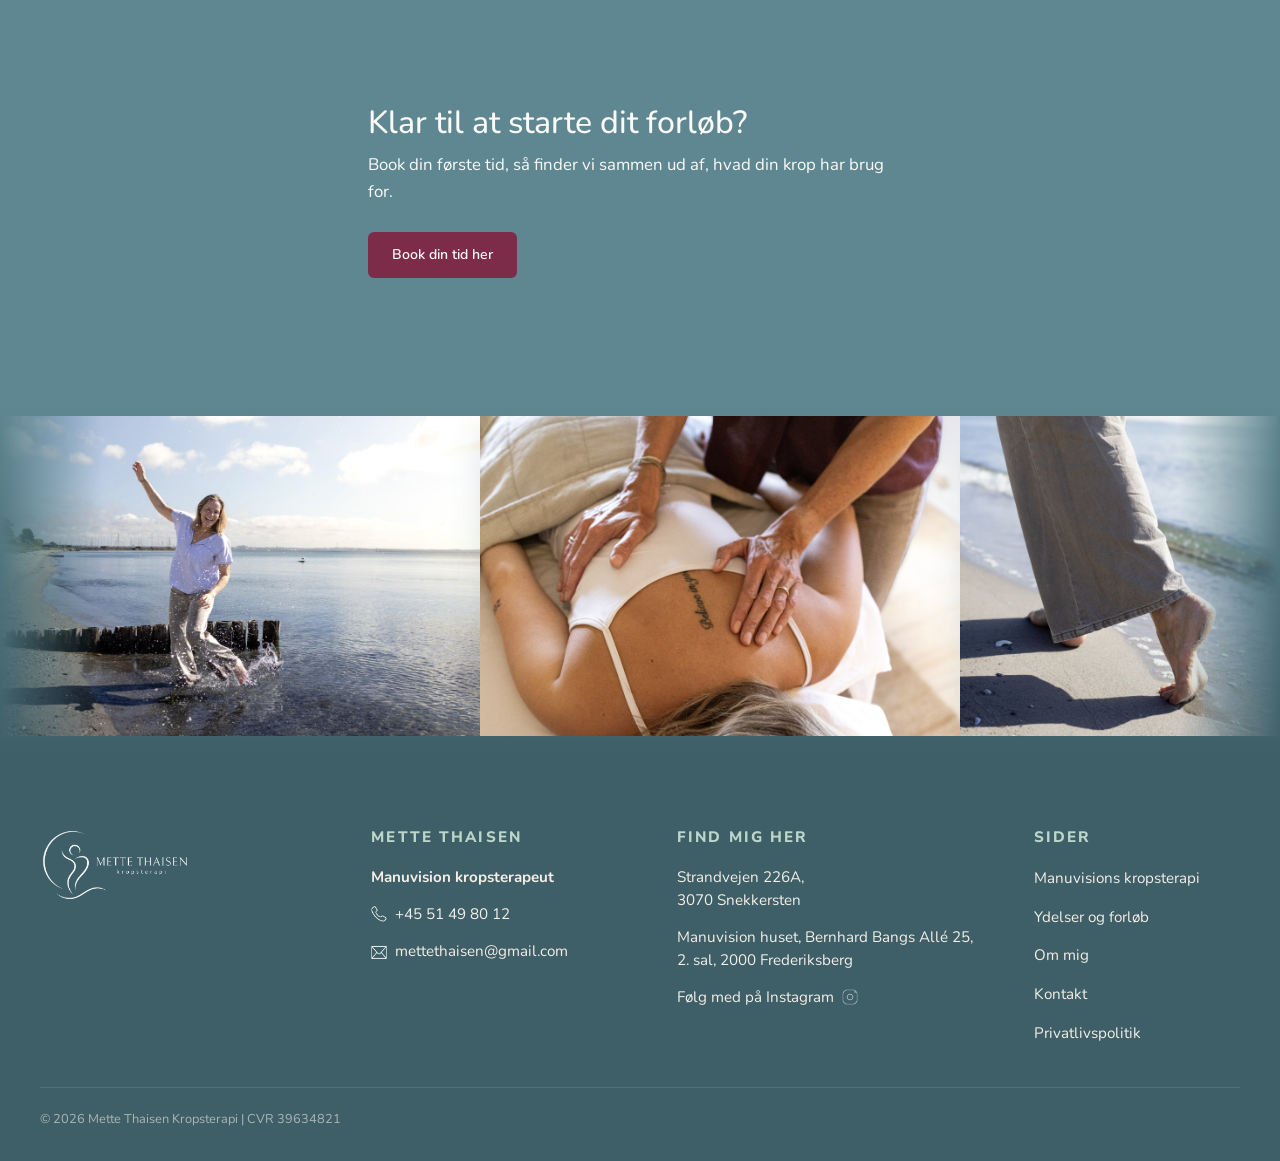
==== commit 1229bf84: "Refactor styling and structure for testimonials and balance sections; enhance scrolling functionalit" ====
--- a/index.html
+++ b/index.html
@@ -221,8 +221,8 @@
 
         <!-- ====== HVAD ANDRE SIGER – udtalelser ====== -->
         <section class="udtalelser">
-            <h2>Hvad andre siger</h2>
-            <p class="udtalelser-intro">Rigtige oplevelser fra rigtige klienter,<br> i deres egne ord.</p>
+            <h2>Dette siger mine klienter</h2>
+            <p class="udtalelser-intro">Fra rigtige oplevelser, med deres egne ord.</p>
             <div class="udtalelse-liste">
                 <blockquote>
                     <svg class="deko-citat" viewBox="0 0 60 44" width="34" height="26" fill="none">
@@ -354,15 +354,6 @@
                 </blockquote>
             </div>
         </section>
-
-        <!-- ====== BÅND MED OPFORDRING (hele båndet er et link) ====== -->
-        <a class="bjaelke" href="https://system.easypractice.net/book/mette-thaisen-kropsterapi#choose-where"
-            target="_blank" rel="noopener">
-            <h2>Mette Thaisen Kropsterapi</h2>
-
-        </a>
-
-
         <!-- ====== BALANCE – lille "hint"-sektion, kort og billede ====== -->
         <section class="balance-teaser">
 
@@ -371,8 +362,16 @@
                 <p>Jeg hjælper dig med at finde tilbage til ro, overskud og kontakt til dig selv – i kroppen og i livet.
                 </p>
                 <a href="#et-forloeb-hos-mig" class="tekst-link tekst-link-op">Se hvordan et forløb hos mig ser ud</a>
-            </div><img src="images/billeder/mette-glad-i-vandkanten.jpg"
-                alt="Mette Thaisen glad og i bevægelse ved vandkanten">
+            </div>
+            <div class="balance-teaser-foto">
+                <img src="images/billeder/mette-glad-i-vandkanten.jpg"
+                    alt="Mette Thaisen glad og i bevægelse ved vandkanten">
+                <!-- Signatur under billedet (et link til bookingsystemet) -->
+                <a class="bjaelke" href="https://system.easypractice.net/book/mette-thaisen-kropsterapi#choose-where"
+                    target="_blank" rel="noopener">
+                    <h2>Mette Thaisen Kropsterapi</h2>
+                </a>
+            </div>
         </section>
 
 
--- a/css/base.css
+++ b/css/base.css
@@ -13,6 +13,7 @@
   --salvie: #93b9a7;
   --petroleum: #5f8791;
   --petroleum-moerk: #3f5f68; /* footer og mørke bånd */
+  --petroleum-dyb: #2f4a52; /* endnu mørkere blå, til hover */
   --bordeaux: #7c2c48; /* knapper og accent */
   --bordeaux-moerk: #5c1f36; /* hover på bordeaux */
   --tekst: #54463a; /* varm brun tekst (blødere end sort, men stadig tydelig) */
@@ -400,7 +401,7 @@
 /* ============================================================
    3. KNAPPER
    .knap      = fyldt bordeaux (primær knap)
-   .knap-lys  = hvid med blå kant (sekundær knap)
+   .knap-lys  = fyldt blå (sekundær knap), endnu mørkere blå ved hover
    De to har PRÆCIS samme størrelse, form og skrift – kun farven
    er forskellig. Alle knapper på sitet bruger en af de to
    (også knapperne i menuen og i headeren).
@@ -425,8 +426,8 @@
 
 .knap-lys {
   display: inline-block;
-  background-color: transparent; /* ingen hvid fyld, så den ikke ligner et søgefelt */
-  color: var(--petroleum-moerk);
+  background-color: var(--petroleum-moerk);
+  color: var(--hvid);
   text-decoration: none;
   padding: 0.75rem 1.5rem;
   border-radius: 6px;
@@ -434,13 +435,10 @@
   font-weight: 600;
   text-align: center;
   margin-top: 0.5rem;
-  /* Kanten laves med en indvendig skygge i stedet for border, så den
-     lyse knap bliver præcis lige så stor som den fyldte. */
-  box-shadow: inset 0 0 0 1.5px var(--petroleum-moerk);
 }
 
 .knap-lys:hover {
-  background-color: var(--petroleum-moerk);
+  background-color: var(--petroleum-dyb);
   color: var(--hvid);
 }
 
@@ -796,7 +794,7 @@
 .book-band {
   background-color: var(--petroleum);
   color: var(--hvid);
-  padding: 3.5rem 1.8rem 4rem;
+  padding: 4.5rem 1.8rem 5rem;
 }
 
 .book-band h2 {
@@ -812,24 +810,18 @@
   margin: 0 auto 1.6rem;
 }
 
-/* Hvid knap, så den står tydeligt mod den blå baggrund */
+/* Samme røde knap som alle andre steder (farven kommer fra .knap) */
 .book-band .knap {
   margin: 0;
-  background-color: var(--hvid);
-  color: var(--bordeaux);
   display: block;
   width: fit-content;
   margin-left: max(0px, calc((100% - 34rem) / 2));
   margin-right: 0;
 }
 
-.book-band .knap:hover {
-  background-color: var(--sand);
-}
-
 @media (min-width: 700px) {
   .book-band {
-    padding: 5rem 2.5rem 5.5rem;
+    padding: 7rem 2.5rem 7.5rem;
   }
 }
 
@@ -1160,6 +1152,7 @@
    ============================================================ */
 
 .udtalelser {
+  position: relative; /* så pilene kan placeres ud for overskriften */
   background-color: var(--creme);
   max-width: none;
   margin-block: 0;
@@ -1175,8 +1168,12 @@
   max-width: 32rem;
   font-style: italic;
   color: var(--petroleum-moerk);
-  white-space: nowrap;
   margin-bottom: 2rem;
+}
+
+/* pilene vises kun på computer (se media query nedenfor) */
+.udtalelse-pile {
+  display: none;
 }
 
 .udtalelse-liste {
@@ -1274,13 +1271,54 @@
     margin-bottom: 3rem;
   }
 
+  /* Rækken går helt ud til skærmens højre kant, og kortene er smallere
+     end en tredjedel, så det fjerde kort kigger frem – det viser, at man
+     kan scrolle videre. */
   .udtalelse-liste {
     gap: 1.8rem;
+    margin-right: calc(-1 * var(--sidepadding));
+    padding-right: var(--sidepadding);
+    scrollbar-width: none;
+  }
+
+  .udtalelse-liste::-webkit-scrollbar {
+    display: none;
   }
 
   .udtalelser blockquote {
-    flex: 0 0 31%;
+    flex: 0 0 clamp(16rem, 30%, 24rem);
     padding: 3rem 2.4rem 2.6rem;
+  }
+
+  /* Pile til at bladre i udtalelserne (laves af script.js) */
+  .udtalelse-pile {
+    position: absolute;
+    top: 6.5rem;
+    right: var(--sidepadding);
+    display: flex;
+    gap: 0.6rem;
+  }
+
+  .udtalelse-pile button {
+    width: 2.8rem;
+    height: 2.8rem;
+    border: 0;
+    border-radius: 6px;
+    background-color: var(--petroleum-moerk);
+    color: var(--hvid);
+    font-size: 1.3rem;
+    line-height: 1;
+    cursor: pointer;
+    transition: background-color 0.3s ease;
+  }
+
+  .udtalelse-pile button:hover {
+    background-color: var(--petroleum-dyb);
+  }
+
+  .udtalelse-pile button:disabled {
+    opacity: 0.35;
+    cursor: default;
   }
 
   .deko-citat {
@@ -1348,22 +1386,6 @@
    - logo-ikonet (i logoets egne farver) som en stor detalje i højre side af de tekst-bånd,
      der ellers er tomme (kun på computer)
    ============================================================ */
-
-.samtale-indhold::before,
-.om-intro-tekst::before,
-.forloeb-intro-tekst::before,
-.manu-intro-tekst::before,
-.kontakt-intro::before,
-.privatliv-intro::before,
-.betingelser::before {
-  content: "";
-  display: block;
-  width: 3.5rem;
-  height: 3px;
-  margin-bottom: 1.4rem;
-  background-color: var(--bordeaux);
-  border-radius: 2px;
-}
 
 @media (min-width: 1000px) {
   main .uforpligtende_samtale,
--- a/css/index.css
+++ b/css/index.css
@@ -8,8 +8,7 @@
    4. Lad os tage en snak
    5. Et forløb hos mig
    6. Hvad andre siger
-   7. Bånd med signatur
-   8. Balance – lille "hint"-sektion
+   7. Balance – lille "hint"-sektion (med signatur under fotoet)
 
    Hero, header, footer og galleri ligger i base.css.
    Skrevet mobil-først: reglerne uden media query gælder mobil,
@@ -387,49 +386,9 @@
 }
 
 /* ============================================================
-   7. BÅND MED SIGNATUR
-   Hele båndet er ét stort link til bookingsystemet.
-   Teksten står i skriveskrift, så den ligner en underskrift.
-   ============================================================ */
-
-.bjaelke {
-  display: block;
-  background-color: var(--petroleum-moerk);
-  color: var(--hvid);
-  text-decoration: none;
-  text-align: center;
-  margin-block: 3.5rem;
-  padding: 0.7rem 1.5rem;
-  transition: filter 0.2s ease;
-}
-
-.bjaelke:hover {
-  filter: brightness(1.15);
-}
-
-/* En lille detalje, ikke en stor sektion: lavt bånd og lille skrift.
-   clamp(mindst, ønsket, størst) = skriftstørrelsen vokser lidt med
-   skærmbredden, men aldrig under 1.4rem eller over 1.9rem. */
-.bjaelke h2 {
-  margin: 0;
-  max-width: none; /* så teksten står midt i båndet */
-  line-height: 1.3;
-  white-space: nowrap;
-  font-family: var(--font-skrift);
-  font-weight: 400;
-  font-size: clamp(1.4rem, 5vw, 1.9rem);
-}
-
-@media (min-width: 700px) {
-  .bjaelke {
-    margin-block: 6rem;
-    padding: 0.8rem 2rem;
-  }
-}
-
-/* ============================================================
-   8. BALANCE – lille "hint"-sektion
-   Foto og en kort tekst, der peger videre op til "Et forløb hos mig".
+   7. BALANCE – lille "hint"-sektion
+   Lyseblåt bånd med foto og en kort tekst, der peger videre op til "Et forløb hos mig".
+   Under fotoet står signaturen "Mette Thaisen Kropsterapi" i skriveskrift og bordeaux.
    ============================================================ */
 
 main .balance-teaser {
@@ -437,7 +396,7 @@
   margin-block: 0;
   padding-block: 4.5rem;
   padding-inline: var(--sidepadding);
-  background-color: var(--hvid);
+  background-color: var(--lyseblaa);
 }
 
 @media (min-width: 700px) {
@@ -453,6 +412,8 @@
 }
 
 .balance-teaser img {
+  display: block;
+  width: 100%;
   object-fit: cover;
   object-position: center 30%;
   border-radius: 9px;
@@ -461,6 +422,30 @@
 
 .balance-teaser-tekst h2 {
   margin-bottom: 0.6rem;
+}
+
+/* Signaturen under fotoet: skriveskrift i bordeaux (stadig et link til booking) */
+.bjaelke {
+  display: block;
+  margin-top: 1.2rem;
+  color: var(--bordeaux);
+  text-decoration: none;
+  transition: opacity 0.2s ease;
+}
+
+.bjaelke:hover {
+  opacity: 0.75;
+}
+
+/* clamp(mindst, ønsket, størst) = skriftstørrelsen vokser med
+   skærmbredden, men aldrig under 1.6rem eller over 2.2rem. */
+.bjaelke h2 {
+  margin: 0;
+  max-width: none;
+  line-height: 1.3;
+  font-family: var(--font-skrift);
+  font-weight: 400;
+  font-size: clamp(1.6rem, 5vw, 2.2rem);
 }
 
 /* Linket peger op på siden (til "Et forløb hos mig" ovenfor), så det får
@@ -480,7 +465,7 @@
     gap: 3.5rem;
   }
 
-  .balance-teaser img {
+  .balance-teaser-foto {
     flex: 0 0 42%;
     min-width: 0; /* uden denne kan billedet ikke krympe under sin egen naturlige bredde */
   }
